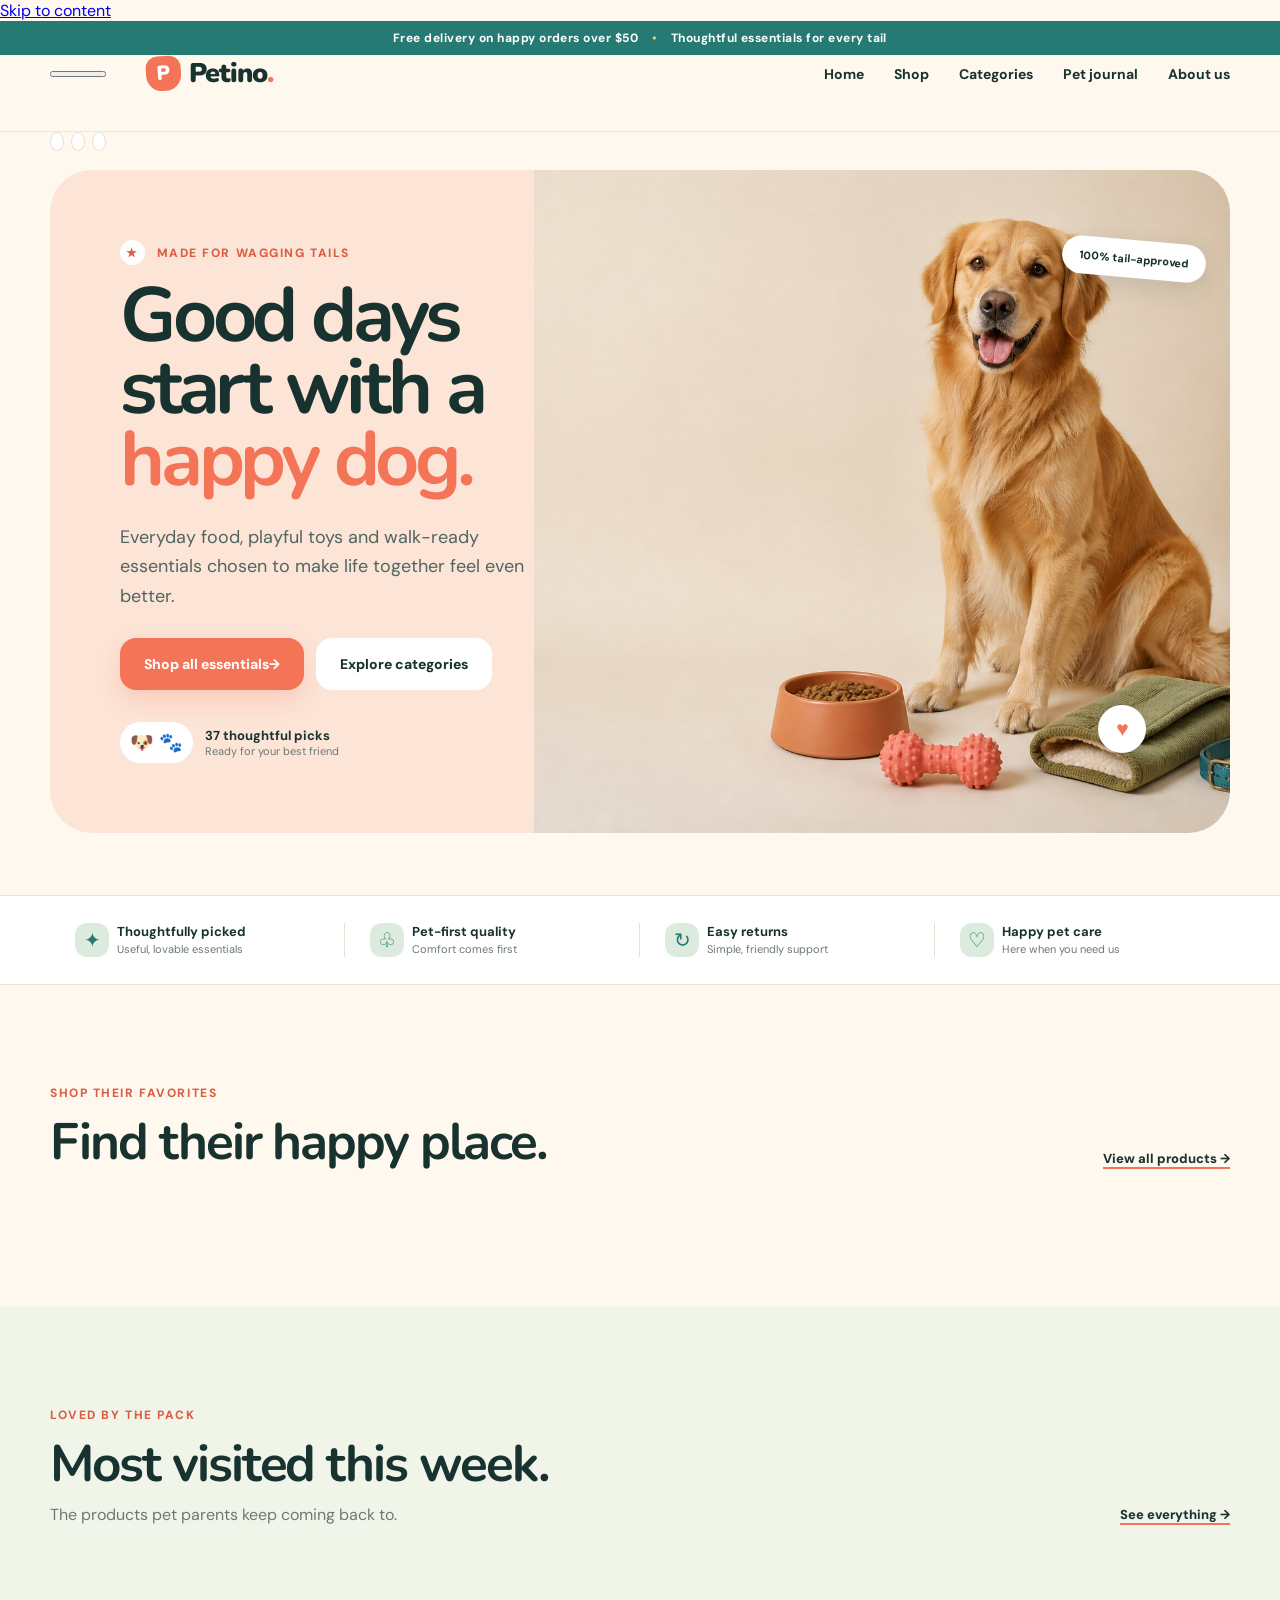
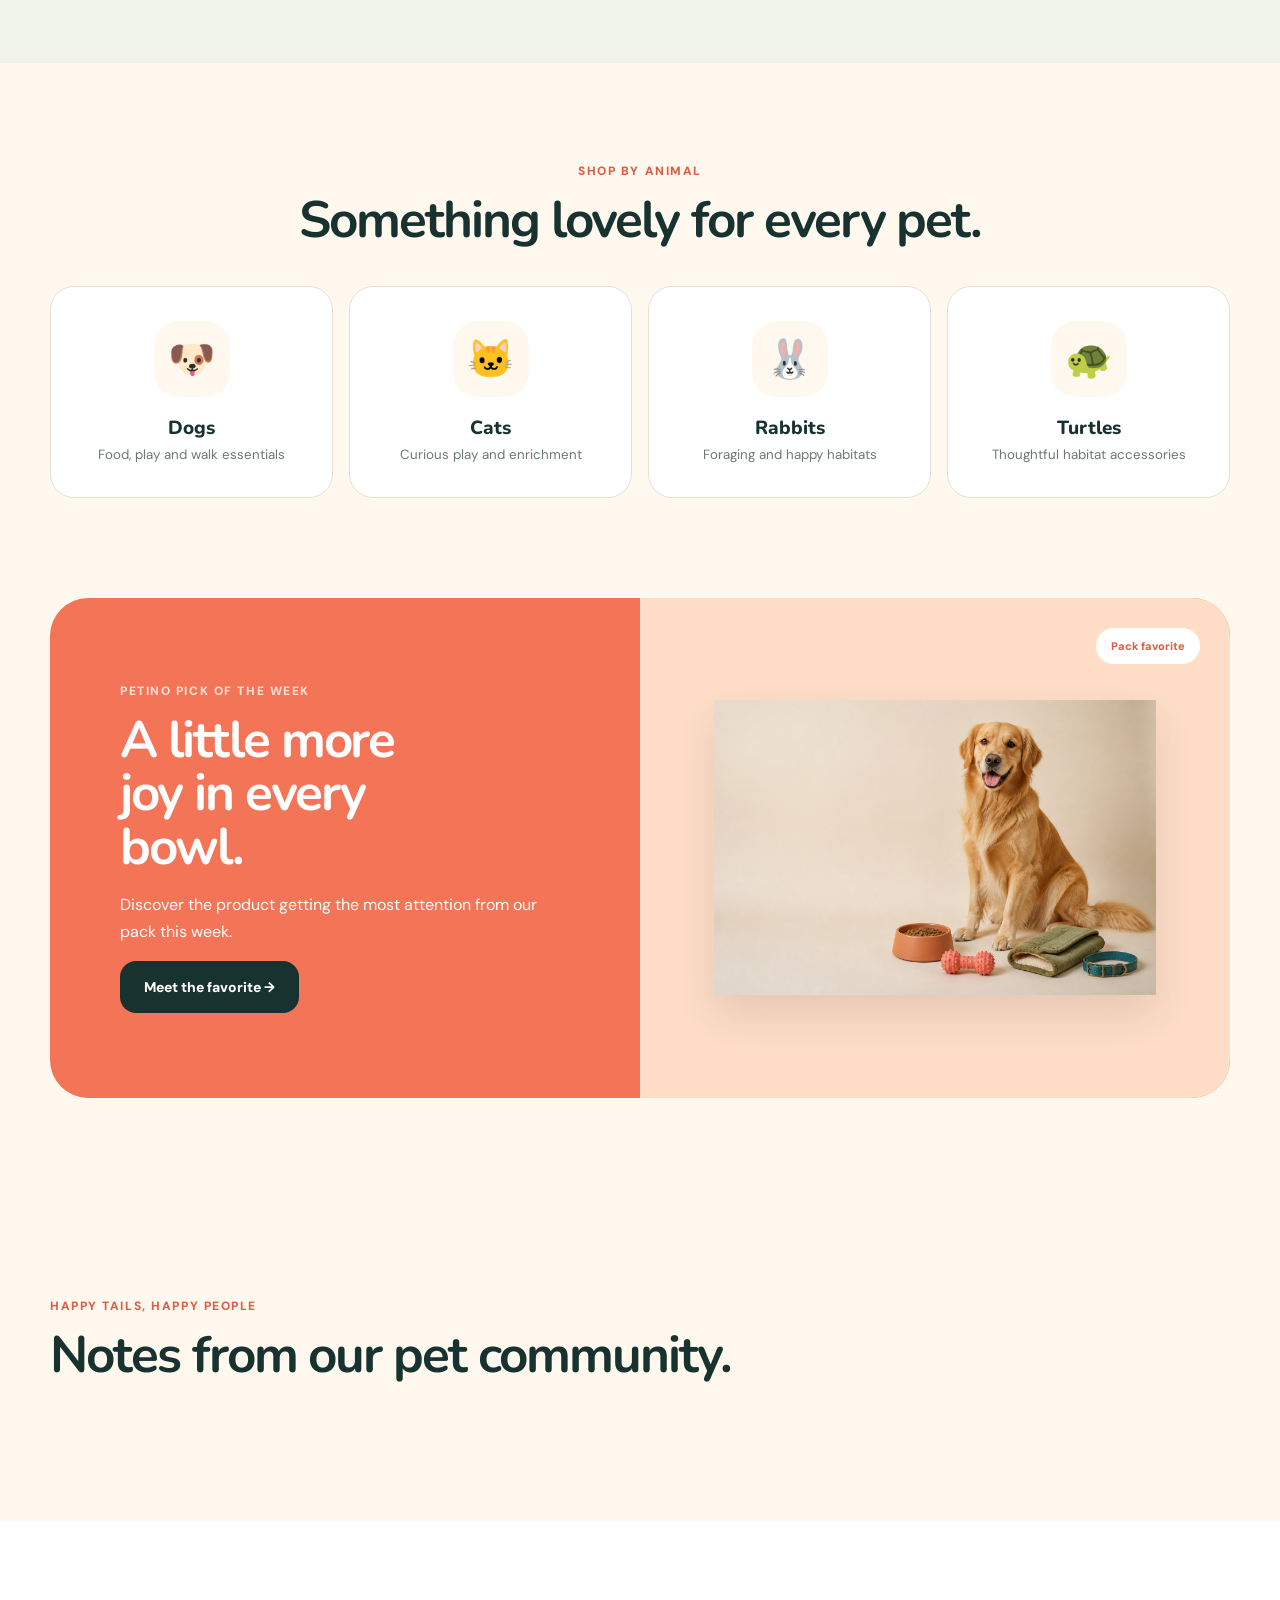
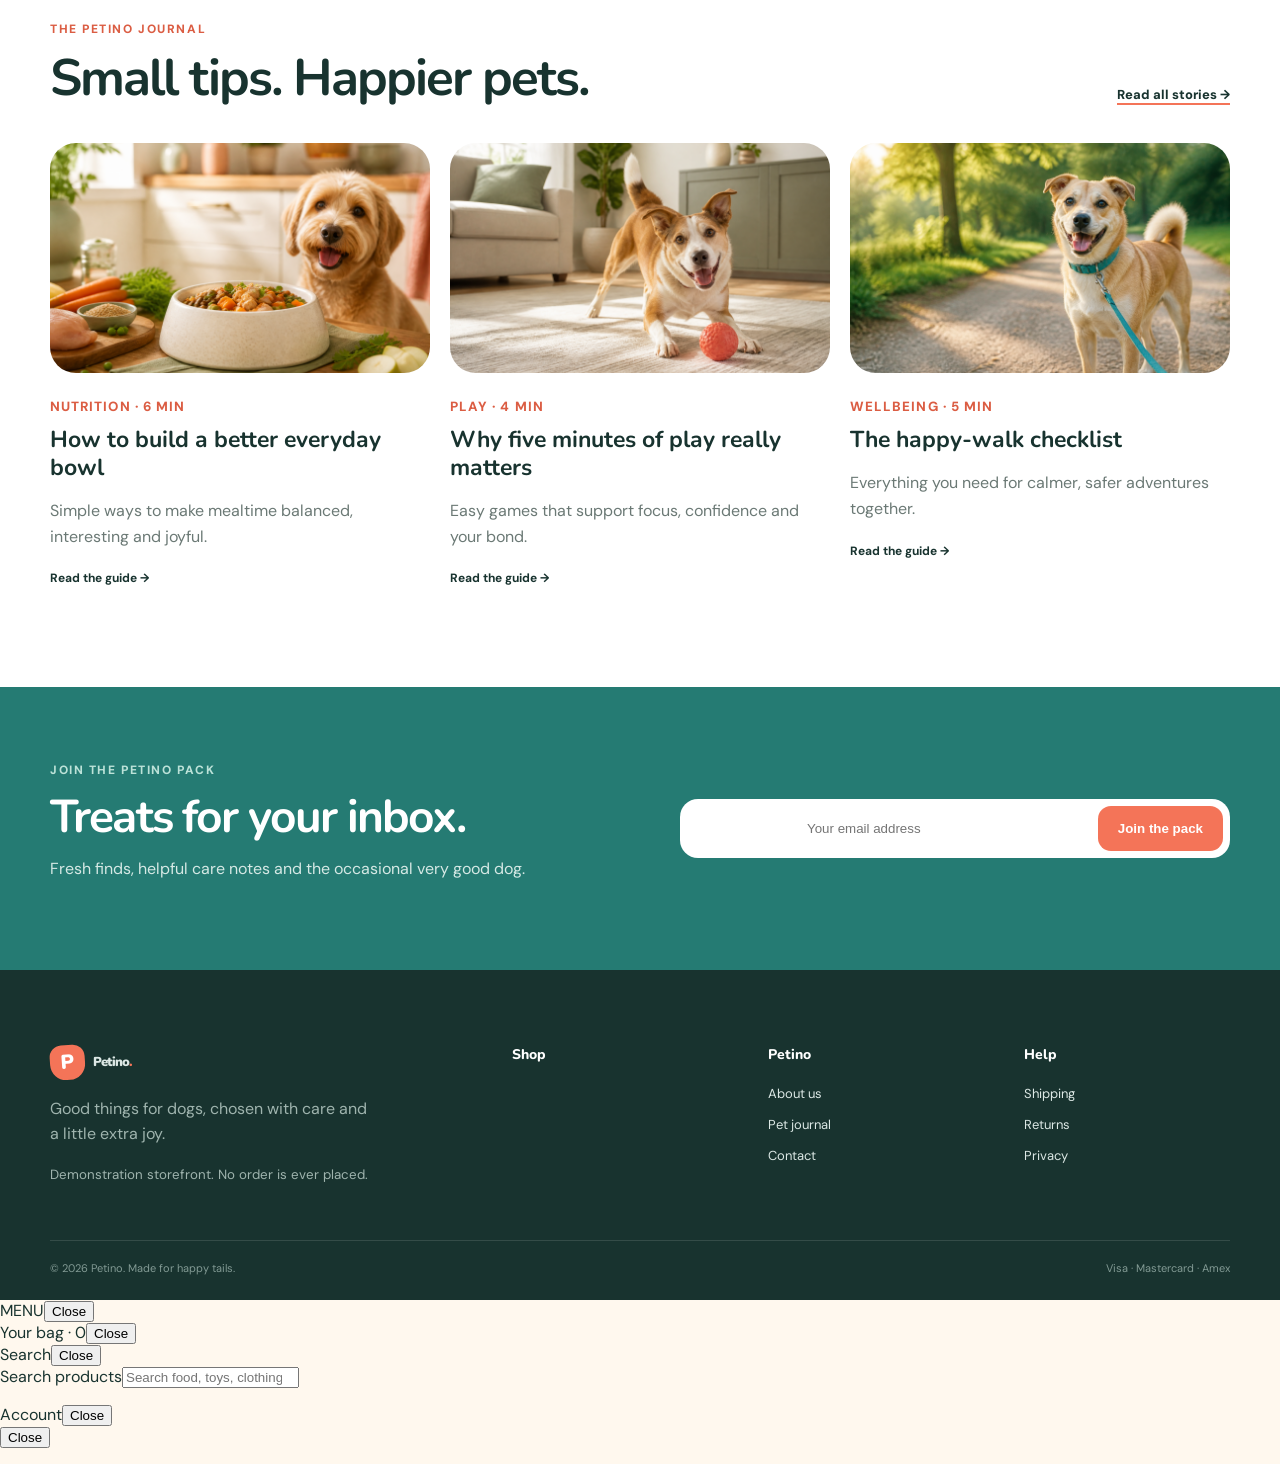
==== storefront/index.html @ 50c63c8b "Build complete Petino storefront and pet catalog assets" ====
<!doctype html>
<html lang="en">
<head>
  <meta charset="utf-8"><meta name="viewport" content="width=device-width, initial-scale=1">
  <title>Petino — Happy essentials for dogs</title><meta name="description" content="Shop thoughtful food, toys, clothing and walking essentials for happier dogs.">
  <meta name="shop-name" content="Petino"><meta name="pajulina-app-name" content="Petino Storefront"><meta name="pajulina-client-id" content="01a00cc4-62f0-7279-a38f-f8738e69f34d"><meta name="pajulina-shop-id" content="15543"><meta name="pajulina-shop-name" content="Petino"><meta name="pajulina-shop-domain" content="petino-CwLJbhQn.myselldone.com"><meta name="pajulina-storefront-shop-handle" content="petino-CwLJbhQn"><meta name="pajulina-dashboard-path" content="/dashboard/"><meta name="pajulina-callback-path" content="/callback/"><meta name="pajulina-selldone-base" content="https://selldone.com"><meta name="pajulina-api-base" content="https://api.selldone.com"><meta name="pajulina-xapi-base" content="https://xapi.selldone.com"><meta name="pajulina-auth-prompt" content="consent"><meta name="shop-prefix-address" content=""><meta name="custom-home" content="shop"><meta content="https://selldone.com" name="service-url"><meta content="https://xapi.selldone.com" name="selldone-xapi"><meta content="https://cdn.selldone.com/app" name="selldone-cdn-images">
  <link rel="preconnect" href="https://fonts.googleapis.com"><link rel="preconnect" href="https://fonts.gstatic.com" crossorigin><link rel="preconnect" href="https://cdn.selldone.com"><link href="https://fonts.googleapis.com/css2?family=DM+Sans:wght@400;500;600;700&family=Nunito:wght@600;700;800;900&display=swap" rel="stylesheet"><link rel="stylesheet" href="styles.css"><link rel="stylesheet" href="petino-home.css"><script type="module" src="app.js"></script><script type="module" src="home.js"></script>
</head>
<body class="petino-home">
<a class="skip" href="#main">Skip to content</a><div class="page">
  <div class="pet-announcement">Free delivery on happy orders over $50 <span>•</span> Thoughtful essentials for every tail</div>
  <header class="hdr pet-header"><div class="wrap hdr__in"><button class="burger mobonly" data-open="nav" aria-label="Open menu"><span></span></button><a class="pet-logo" href="index.html" aria-label="Petino home"><span class="pet-logo__mark">P</span>Petino<span class="pet-logo__dot">.</span></a><nav class="nav pet-nav" aria-label="Main navigation"><a href="index.html">Home</a><a href="shop.html">Shop</a><a href="#categories">Categories</a><a href="/blog">Pet journal</a><a href="/about-us">About us</a></nav><div class="hdr__act"><button class="iconbtn" type="button" data-open="search" aria-label="Search"><svg viewBox="0 0 24 24" aria-hidden="true"><circle cx="11" cy="11" r="7"/><path d="M16.5 16.5 21 21"/></svg></button><button class="iconbtn" type="button" data-open="account" aria-label="Account"><svg viewBox="0 0 24 24" aria-hidden="true"><circle cx="12" cy="8" r="4"/><path d="M4 21c0-4 3.6-6 8-6s8 2 8 6"/></svg></button><button class="iconbtn" data-open="cart" aria-label="Open bag, 0 items"><svg viewBox="0 0 24 24" aria-hidden="true"><path d="M6 8h12l-1 12H7L6 8Z"/><path d="M9 8V6a3 3 0 0 1 6 0v2"/></svg><span class="cartdot" data-cart-count hidden>0</span></button></div></div></header>
  <main id="main" tabindex="-1">
    <section class="pet-hero"><div class="wrap pet-hero__grid"><div class="pet-hero__copy"><p class="pet-kicker"><span>★</span> Made for wagging tails</p><h1>Good days start with a <em>happy dog.</em></h1><p>Everyday food, playful toys and walk-ready essentials chosen to make life together feel even better.</p><div class="pet-actions"><a class="pet-btn pet-btn--primary" href="shop.html">Shop all essentials <span>→</span></a><a class="pet-btn pet-btn--light" href="#categories">Explore categories</a></div><div class="pet-hero__proof"><span class="pet-faces">🐶 🐾</span><span><b>37 thoughtful picks</b><small>Ready for your best friend</small></span></div></div><div class="pet-hero__visual"><span class="pet-orbit pet-orbit--one">100% tail-approved</span><span class="pet-orbit pet-orbit--two">♥</span><img src="assets/petino-hero.png" alt="A happy golden retriever beside colorful Petino dog essentials" width="1536" height="1024" fetchpriority="high"></div></div></section>
    <section class="pet-trust" aria-label="Shopping benefits"><div class="wrap pet-trust__grid"><div><span>✦</span><b>Thoughtfully picked</b><small>Useful, lovable essentials</small></div><div><span>♧</span><b>Pet-first quality</b><small>Comfort comes first</small></div><div><span>↻</span><b>Easy returns</b><small>Simple, friendly support</small></div><div><span>♡</span><b>Happy pet care</b><small>Here when you need us</small></div></div></section>
    <section class="pet-section" id="categories"><div class="wrap"><div class="pet-heading"><div><p class="pet-kicker">Shop their favorites</p><h2>Find their happy place.</h2></div><a href="shop.html">View all products →</a></div><div class="pet-categories" data-home-categories></div><p class="pet-error" data-catalog-error hidden></p></div></section>
    <section class="pet-section pet-section--tint" id="most-viewed"><div class="wrap"><div class="pet-heading"><div><p class="pet-kicker">Loved by the pack</p><h2>Most visited this week.</h2><p>The products pet parents keep coming back to.</p></div><a href="shop.html">See everything →</a></div><div class="pet-product-grid" data-most-viewed></div></div></section>
    <section class="pet-section"><div class="wrap"><div class="pet-heading pet-heading--center"><div><p class="pet-kicker">Shop by animal</p><h2>Something lovely for every pet.</h2></div></div><div class="pet-needs pet-animals"><a href="shop.html"><span>🐶</span><b>Dogs</b><small>Food, play and walk essentials</small></a><a href="shop.html?cat=cat-essentials"><span>🐱</span><b>Cats</b><small>Curious play and enrichment</small></a><a href="shop.html?cat=rabbit-essentials"><span>🐰</span><b>Rabbits</b><small>Foraging and happy habitats</small></a><a href="shop.html?cat=turtle-essentials"><span>🐢</span><b>Turtles</b><small>Thoughtful habitat accessories</small></a></div></div></section>
    <section class="pet-feature"><div class="wrap pet-feature__grid"><div class="pet-feature__copy"><p class="pet-kicker">Petino pick of the week</p><h2 data-feature-name>A little more joy in every bowl.</h2><p>Discover the product getting the most attention from our pack this week.</p><a class="pet-btn pet-btn--dark" data-feature-link href="shop.html">Meet the favorite →</a></div><div class="pet-feature__image"><span data-feature-badge>Pack favorite</span><img data-feature-image src="assets/petino-hero.png" alt="Petino featured product" loading="lazy"></div></div></section>
    <section class="pet-section" id="reviews"><div class="wrap"><div class="pet-heading"><div><p class="pet-kicker">Happy tails, happy people</p><h2>Notes from our pet community.</h2></div><div class="pet-review-summary" data-review-summary></div></div><p class="pet-sample-note" data-review-note hidden></p><div class="pet-reviews" data-review-list></div></div></section>
    <section class="pet-section pet-journal"><div class="wrap"><div class="pet-heading"><div><p class="pet-kicker">The Petino journal</p><h2>Small tips. Happier pets.</h2></div><a href="/blog">Read all stories →</a></div><div class="pet-articles"><a href="/article?slug=better-everyday-bowl"><span class="pet-article__art"><img src="assets/articles/better-bowl.png" alt="A happy dog beside a wholesome food bowl" loading="lazy"></span><small>Nutrition · 6 min</small><h3>How to build a better everyday bowl</h3><p>Simple ways to make mealtime balanced, interesting and joyful.</p><b>Read the guide →</b></a><a href="/article?slug=five-minutes-of-play"><span class="pet-article__art"><img src="assets/articles/play-matters.png" alt="A dog playing with a coral ball" loading="lazy"></span><small>Play · 4 min</small><h3>Why five minutes of play really matters</h3><p>Easy games that support focus, confidence and your bond.</p><b>Read the guide →</b></a><a href="/article?slug=happy-walk-checklist"><span class="pet-article__art"><img src="assets/articles/happy-walk.png" alt="A happy dog ready for a park walk" loading="lazy"></span><small>Wellbeing · 5 min</small><h3>The happy-walk checklist</h3><p>Everything you need for calmer, safer adventures together.</p><b>Read the guide →</b></a></div></div></section>
    <section class="pet-newsletter"><div class="wrap pet-newsletter__in"><div><p class="pet-kicker">Join the Petino pack</p><h2>Treats for your inbox.</h2><p>Fresh finds, helpful care notes and the occasional very good dog.</p></div><div class="sub"><label class="sr" for="nl">Email address</label><input id="nl" type="email" placeholder="Your email address"><button type="button">Join the pack</button></div></div></section>
  </main>
  <footer class="pet-footer"><div class="wrap"><div class="pet-footer__grid"><div><a class="pet-logo pet-logo--footer" href="index.html"><span class="pet-logo__mark">P</span>Petino<span class="pet-logo__dot">.</span></a><p>Good things for dogs, chosen with care and a little extra joy.</p><small>Demonstration storefront. No order is ever placed.</small></div><div><h4>Shop</h4><ul data-collections></ul></div><div><h4>Petino</h4><ul><li><a href="/about-us">About us</a></li><li><a href="/blog">Pet journal</a></li><li><a href="/contact-us">Contact</a></li></ul></div><div><h4>Help</h4><ul><li><a href="/terms#delivery">Shipping</a></li><li><a href="/terms#returns">Returns</a></li><li><a href="/privacy">Privacy</a></li></ul></div></div><div class="pet-footer__bottom"><span>© 2026 Petino. Made for happy tails.</span><span>Visa · Mastercard · Amex</span></div></div></footer>
</div>
<div class="drawer ink" role="dialog" aria-modal="true" aria-label="Menu" aria-hidden="true"><div class="drawer__top"><span>MENU</span><button class="xbtn" data-close>Close</button></div><nav data-drawer-nav aria-label="Mobile"></nav></div>
<aside class="cart" role="dialog" aria-modal="true" aria-label="Shopping bag" aria-hidden="true"><div class="cart__hd"><span class="eyebrow mb0" data-cart-label>Your bag · 0</span><button class="xbtn" data-close>Close</button></div><div class="cart__body" data-cart-body></div><div class="cart__ft" data-cart-foot hidden><div class="sum__tot"><span>Subtotal</span><span data-cart-total>$0</span></div><a class="btn btn--full" href="checkout.html">Checkout</a><p class="cap center">Demonstration only — no order is placed.</p></div></aside>
<aside class="sheet sheet--search" role="dialog" aria-modal="true" aria-label="Search products" aria-hidden="true"><div class="sheet__hd"><span>Search</span><button class="xbtn" data-close>Close</button></div><div class="sheet__pad"><label class="sr" for="q">Search products</label><input id="q" type="search" autocomplete="off" placeholder="Search food, toys, clothing..." data-search-input data-autofocus><p class="cap" data-search-count></p></div><div class="sheet__body" data-search-results></div></aside>
<aside class="sheet sheet--account" role="dialog" aria-modal="true" aria-label="Account" aria-hidden="true"><div class="sheet__hd"><span>Account</span><button class="xbtn" data-close>Close</button></div><div class="sheet__body" data-account-body></div></aside><div class="lbox" role="dialog" aria-modal="true" aria-label="Enlarged image" aria-hidden="true"><button class="lbox__x" data-close-lightbox>Close</button><figure class="lbox__fig"><img alt="" hidden><figcaption class="lbox__cap"></figcaption></figure></div><div class="scrim"></div>
</body></html>
---- storefront/petino-home.css ----
:root{--pet-ink:#18332f;--pet-coral:#f47458;--pet-cream:#fff8ee;--pet-sage:#dcebdd;--pet-teal:#257b73;--pet-yellow:#f6c95d;--pet-muted:#6b7975;--pet-line:#e9e0d4}
.petino-home{margin:0;background:var(--pet-cream);color:var(--pet-ink);font-family:"DM Sans",sans-serif}.petino-home *{box-sizing:border-box}.petino-home h1,.petino-home h2,.petino-home h3,.pet-logo{font-family:"Nunito",sans-serif}.petino-home .wrap{width:min(1180px,calc(100% - 40px));margin-inline:auto}.pet-announcement{padding:9px 20px;background:var(--pet-teal);color:#fff;text-align:center;font-size:12px;font-weight:700;letter-spacing:.04em}.pet-announcement span{color:var(--pet-yellow);margin:0 10px}.pet-header{position:sticky;top:0;z-index:30;background:rgba(255,248,238,.94);backdrop-filter:blur(14px);border-bottom:1px solid rgba(24,51,47,.08)}.pet-header .hdr__in{height:76px;display:grid;grid-template-columns:auto 1fr auto;align-items:center;gap:40px}.pet-logo{display:inline-flex;align-items:center;color:var(--pet-ink);font-size:27px;font-weight:900;text-decoration:none;letter-spacing:-1px}.pet-logo__mark{display:grid;place-items:center;width:35px;height:35px;margin-right:8px;border-radius:12px 12px 16px 16px;background:var(--pet-coral);color:#fff;font-size:20px;transform:rotate(-4deg)}.pet-logo__dot{color:var(--pet-coral)}.pet-nav{justify-self:center;display:flex;gap:30px}.pet-nav a{color:var(--pet-ink);font-size:14px;font-weight:700;text-decoration:none}.pet-nav a:hover{color:var(--pet-coral)}.pet-header .hdr__act{display:flex;gap:7px}.pet-header .iconbtn{border-radius:50%;border:1px solid var(--pet-line);background:#fff}
.pet-hero{padding:38px 0 62px;overflow:hidden}.pet-hero__grid{min-height:590px;display:grid;grid-template-columns:.82fr 1.18fr;align-items:center;border-radius:42px;background:#fce5d7;overflow:hidden;position:relative}.pet-hero__copy{padding:70px 0 70px 70px;position:relative;z-index:2}.pet-kicker{margin:0 0 15px;color:#db5d43;font-size:12px;font-weight:800;letter-spacing:.13em;text-transform:uppercase}.pet-kicker span{display:inline-grid;place-items:center;width:25px;height:25px;border-radius:50%;background:#fff;margin-right:7px}.pet-hero h1{max-width:8ch;margin:0;font-size:clamp(56px,6vw,84px);line-height:.94;letter-spacing:-.055em}.pet-hero h1 em{color:var(--pet-coral);font-style:normal}.pet-hero__copy>p:nth-of-type(2){max-width:490px;margin:26px 0;color:#52645f;font-size:18px;line-height:1.65}.pet-actions{display:flex;flex-wrap:wrap;gap:12px}.pet-btn{display:inline-flex;align-items:center;justify-content:center;min-height:52px;padding:0 24px;border-radius:16px;text-decoration:none;font-size:14px;font-weight:800;transition:.2s}.pet-btn:hover{transform:translateY(-2px)}.pet-btn--primary{background:var(--pet-coral);color:#fff;box-shadow:0 10px 24px rgba(244,116,88,.24)}.pet-btn--light{background:#fff;color:var(--pet-ink)}.pet-btn--dark{background:var(--pet-ink);color:#fff}.pet-hero__proof{display:flex;align-items:center;gap:12px;margin-top:32px}.pet-faces{padding:8px 10px;border-radius:24px;background:#fff;font-size:19px}.pet-hero__proof b,.pet-hero__proof small{display:block}.pet-hero__proof b{font-size:13px}.pet-hero__proof small{color:var(--pet-muted);font-size:11px}.pet-hero__visual{align-self:stretch;position:relative}.pet-hero__visual img{position:absolute;inset:0;width:100%;height:100%;object-fit:cover;object-position:55% center}.pet-orbit{position:absolute;z-index:2;border-radius:999px;background:#fff;color:var(--pet-ink);font-size:11px;font-weight:800;box-shadow:0 8px 24px rgba(24,51,47,.12)}.pet-orbit--one{right:24px;top:70px;padding:12px 17px;transform:rotate(5deg)}.pet-orbit--two{right:12%;bottom:12%;display:grid;place-items:center;width:48px;height:48px;color:var(--pet-coral);font-size:21px}
.pet-trust{background:#fff;border-block:1px solid var(--pet-line)}.pet-trust__grid{display:grid;grid-template-columns:repeat(4,1fr);padding-block:27px}.pet-trust__grid>div{display:grid;grid-template-columns:42px 1fr;align-items:center;padding:0 25px;border-right:1px solid var(--pet-line)}.pet-trust__grid>div:last-child{border:0}.pet-trust__grid span{grid-row:1/3;display:grid;place-items:center;width:34px;height:34px;border-radius:12px;background:var(--pet-sage);color:var(--pet-teal);font-size:20px}.pet-trust__grid b,.pet-trust__grid small{display:block}.pet-trust__grid b{font-size:13px}.pet-trust__grid small{color:var(--pet-muted);font-size:11px}.pet-section{padding:100px 0}.pet-section--tint{background:#f1f4e9}.pet-heading{display:flex;align-items:end;justify-content:space-between;gap:30px;margin-bottom:38px}.pet-heading h2,.pet-feature h2,.pet-newsletter h2{margin:0;font-size:clamp(36px,4vw,54px);line-height:1.05;letter-spacing:-.04em}.pet-heading p:not(.pet-kicker){margin:12px 0 0;color:var(--pet-muted)}.pet-heading>a{color:var(--pet-ink);font-size:13px;font-weight:800;text-decoration:none;border-bottom:2px solid var(--pet-coral)}.pet-heading--center{justify-content:center;text-align:center}.pet-categories{display:grid;grid-template-columns:repeat(4,1fr);gap:18px}.pet-category{position:relative;min-height:330px;padding:24px;border-radius:28px;overflow:hidden;text-decoration:none;color:var(--pet-ink)}.pet-category:nth-child(4n+1){background:#f6d6c6}.pet-category:nth-child(4n+2){background:#dcebdd}.pet-category:nth-child(4n+3){background:#f8e5a9}.pet-category:nth-child(4n+4){background:#d8e6ee}.pet-category img{position:absolute;left:7%;right:7%;bottom:0;width:86%;height:73%;object-fit:contain;transition:.3s}.pet-category:hover img{transform:scale(1.05) rotate(-2deg)}.pet-category b{display:block;font:800 21px "Nunito",sans-serif}.pet-category small{color:var(--pet-muted)}.pet-error{color:#a43b2c}.pet-product-grid{display:grid;grid-template-columns:repeat(4,1fr);gap:18px}.pet-viewed{position:relative}.pet-viewed .pcard{height:100%;background:#fff;border:0;border-radius:24px;overflow:hidden}.pet-view-count{position:absolute;z-index:3;top:13px;left:13px;padding:7px 10px;border-radius:99px;background:rgba(255,255,255,.9);color:var(--pet-teal);font-size:10px;font-weight:800}.pet-needs{display:grid;grid-template-columns:repeat(4,1fr);gap:16px}.pet-needs a{padding:34px 18px;border:1px solid var(--pet-line);border-radius:24px;background:#fff;color:var(--pet-ink);text-align:center;text-decoration:none;transition:.2s}.pet-needs a:hover{transform:translateY(-5px);border-color:var(--pet-coral)}.pet-needs span{display:grid;place-items:center;width:76px;height:76px;margin:0 auto 18px;border-radius:25px;background:var(--pet-cream);font-size:38px}.pet-needs b,.pet-needs small{display:block}.pet-needs b{font:800 19px "Nunito",sans-serif}.pet-needs small{margin-top:5px;color:var(--pet-muted)}
.pet-feature{padding:0 0 100px}.pet-feature__grid{display:grid;grid-template-columns:1fr 1fr;min-height:500px;border-radius:38px;overflow:hidden;background:var(--pet-coral)}.pet-feature__copy{display:flex;flex-direction:column;align-items:flex-start;justify-content:center;padding:70px;color:#fff}.pet-feature__copy .pet-kicker{color:#ffe1d9}.pet-feature__copy h2{max-width:11ch}.pet-feature__copy>p:not(.pet-kicker){max-width:46ch;line-height:1.7}.pet-feature__image{position:relative;display:grid;place-items:center;background:#ffddc7}.pet-feature__image img{width:75%;height:75%;object-fit:contain;filter:drop-shadow(0 20px 22px rgba(24,51,47,.12))}.pet-feature__image span{position:absolute;top:30px;right:30px;z-index:2;padding:11px 15px;border-radius:99px;background:#fff;color:#db5d43;font-size:11px;font-weight:800}.pet-review-summary{font:800 32px "Nunito",sans-serif;color:var(--pet-coral)}.pet-review-summary small{display:block;color:var(--pet-muted);font:500 11px "DM Sans",sans-serif}.pet-sample-note{margin:-20px 0 24px;padding:11px 15px;border-radius:10px;background:#fff1c9;color:#6b5622;font-size:12px}.pet-reviews{display:grid;grid-template-columns:repeat(3,1fr);gap:18px}.pet-review{margin:0;padding:28px;border-radius:24px;background:#fff;border:1px solid var(--pet-line)}.pet-review__stars{margin:0 0 18px;color:var(--pet-yellow);letter-spacing:2px}.pet-review blockquote{margin:0 0 24px;font:700 18px/1.55 "Nunito",sans-serif}.pet-review figcaption{display:flex;align-items:center;gap:10px;color:var(--pet-muted);font-size:12px}.pet-review figcaption span{display:grid;place-items:center;width:34px;height:34px;border-radius:50%;background:var(--pet-sage);font-weight:800;color:var(--pet-teal)}
.pet-journal{background:#fff}.pet-articles{display:grid;grid-template-columns:repeat(3,1fr);gap:20px}.pet-articles>a{color:var(--pet-ink);text-decoration:none}.pet-article__art{display:grid;place-items:center;height:230px;margin-bottom:22px;border-radius:26px;font-size:82px}.pet-article__art--food{background:#f9dfd0}.pet-article__art--play{background:#e6efcf}.pet-article__art--walk{background:#dce9ef}.pet-articles small{color:#db5d43;font-weight:800;text-transform:uppercase;letter-spacing:.08em}.pet-articles h3{margin:10px 0;font-size:23px;line-height:1.2}.pet-articles p{color:var(--pet-muted);line-height:1.65}.pet-articles b{font-size:12px}.pet-newsletter{padding:75px 0;background:var(--pet-teal);color:#fff}.pet-newsletter__in{display:grid;grid-template-columns:1fr 1fr;align-items:center;gap:80px}.pet-newsletter .pet-kicker{color:#bce2d8}.pet-newsletter h2{font-size:46px}.pet-newsletter p:not(.pet-kicker){color:#d6e9e5}.pet-newsletter .sub{display:flex;padding:7px;border-radius:18px;background:#fff}.pet-newsletter .sub input{flex:1;border:0;background:transparent;padding:0 16px;min-width:0}.pet-newsletter .sub button{border:0;border-radius:13px;background:var(--pet-coral);color:#fff;padding:15px 20px;font-weight:800}.pet-footer{padding:75px 0 25px;background:var(--pet-ink);color:#fff}.pet-footer__grid{display:grid;grid-template-columns:2fr repeat(3,1fr);gap:50px}.pet-logo--footer{color:#fff}.pet-footer p,.pet-footer small{max-width:320px;color:#9fb4ae;line-height:1.6}.pet-footer h4{margin:0 0 18px;font:800 14px "Nunito",sans-serif}.pet-footer ul{list-style:none;margin:0;padding:0}.pet-footer li{margin:10px 0}.pet-footer a{color:#dce8e5;text-decoration:none;font-size:13px}.pet-footer__bottom{display:flex;justify-content:space-between;margin-top:55px;padding-top:20px;border-top:1px solid rgba(255,255,255,.12);color:#829a94;font-size:11px}
@media(max-width:900px){.petino-home .wrap{width:min(100% - 28px,1180px)}.pet-nav{display:none}.pet-header .hdr__in{grid-template-columns:auto 1fr auto;gap:15px}.pet-logo{justify-self:center}.pet-hero__grid{grid-template-columns:1fr;min-height:0}.pet-hero__copy{padding:55px 38px}.pet-hero__visual{height:470px}.pet-trust__grid,.pet-categories,.pet-product-grid,.pet-needs{grid-template-columns:repeat(2,1fr)}.pet-trust__grid>div:nth-child(2){border-right:0}.pet-trust__grid>div{padding:18px}.pet-feature__grid{grid-template-columns:1fr}.pet-feature__image{min-height:430px}.pet-reviews,.pet-articles{grid-template-columns:1fr 1fr}.pet-newsletter__in{grid-template-columns:1fr;gap:30px}.pet-footer__grid{grid-template-columns:2fr 1fr 1fr}.pet-footer__grid>div:last-child{display:none}}
@media(max-width:600px){.pet-announcement{font-size:10px}.pet-header .hdr__in{height:66px}.pet-header .iconbtn:nth-child(2){display:none}.pet-hero{padding:18px 0 40px}.pet-hero__grid{border-radius:26px}.pet-hero__copy{padding:42px 25px 30px}.pet-hero h1{font-size:52px}.pet-hero__copy>p:nth-of-type(2){font-size:15px}.pet-actions{display:grid}.pet-hero__visual{height:350px}.pet-orbit--one{top:25px}.pet-trust__grid{grid-template-columns:1fr 1fr}.pet-trust__grid>div{grid-template-columns:32px 1fr;padding:14px 7px}.pet-trust__grid span{width:28px;height:28px;font-size:16px}.pet-trust__grid small{display:none}.pet-section{padding:68px 0}.pet-heading{align-items:flex-start}.pet-heading h2,.pet-feature h2{font-size:38px}.pet-heading>a{display:none}.pet-categories,.pet-product-grid{grid-template-columns:1fr 1fr;gap:12px}.pet-category{min-height:235px;padding:17px;border-radius:20px}.pet-category b{font-size:16px}.pet-category small{font-size:10px}.pet-needs{grid-template-columns:1fr 1fr;gap:10px}.pet-needs a{padding:24px 8px}.pet-needs span{width:58px;height:58px;font-size:28px}.pet-feature{padding-bottom:68px}.pet-feature__grid{border-radius:25px}.pet-feature__copy{padding:45px 28px}.pet-feature__image{min-height:340px}.pet-reviews,.pet-articles{grid-template-columns:1fr}.pet-review:nth-child(n+4){display:none}.pet-newsletter h2{font-size:38px}.pet-newsletter .sub{display:grid}.pet-footer__grid{grid-template-columns:1fr 1fr}.pet-footer__grid>div:first-child{grid-column:1/-1}.pet-footer__bottom{display:grid;gap:8px}.pet-articles>a:nth-child(n+3){display:none}}
.pet-article__art{display:block;overflow:hidden;font-size:0;background:#e8efe0}.pet-article__art img{width:100%;height:100%;object-fit:cover;transition:transform .35s}.pet-articles>a:hover .pet-article__art img{transform:scale(1.04)}
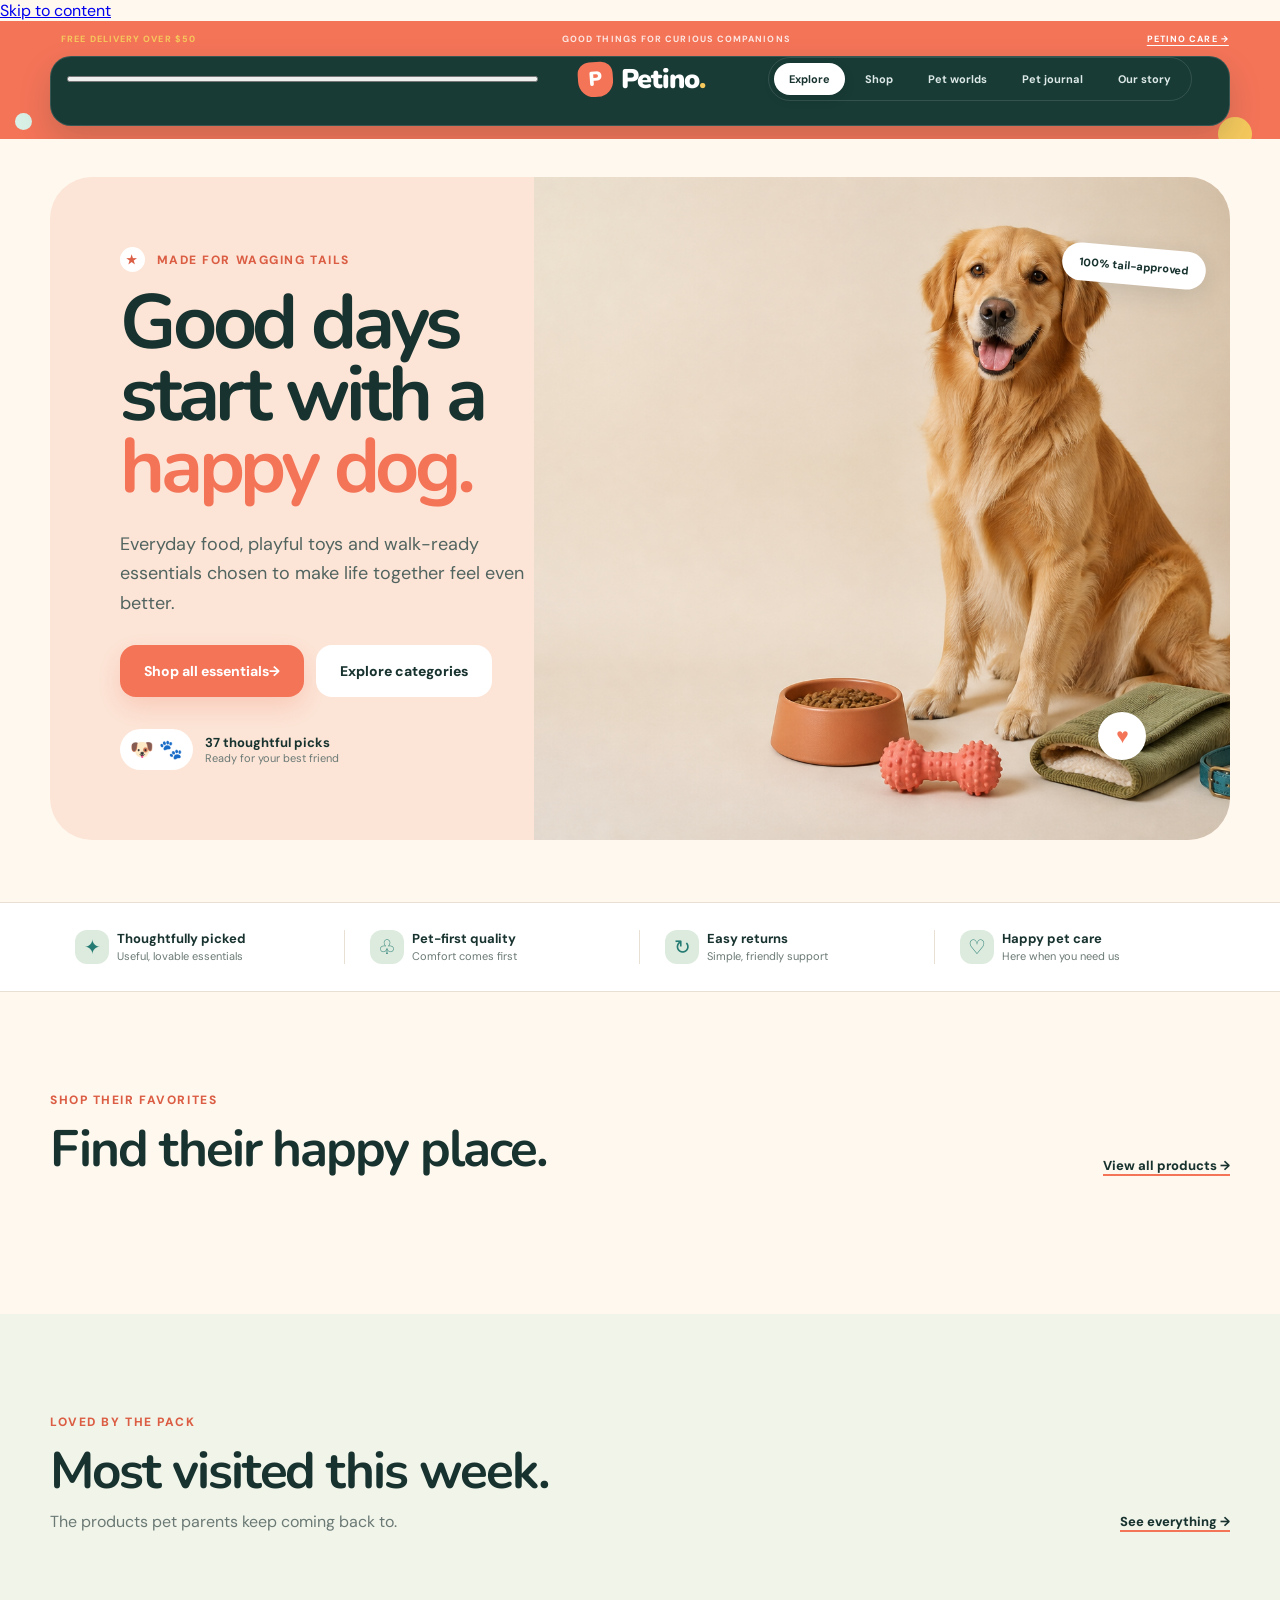
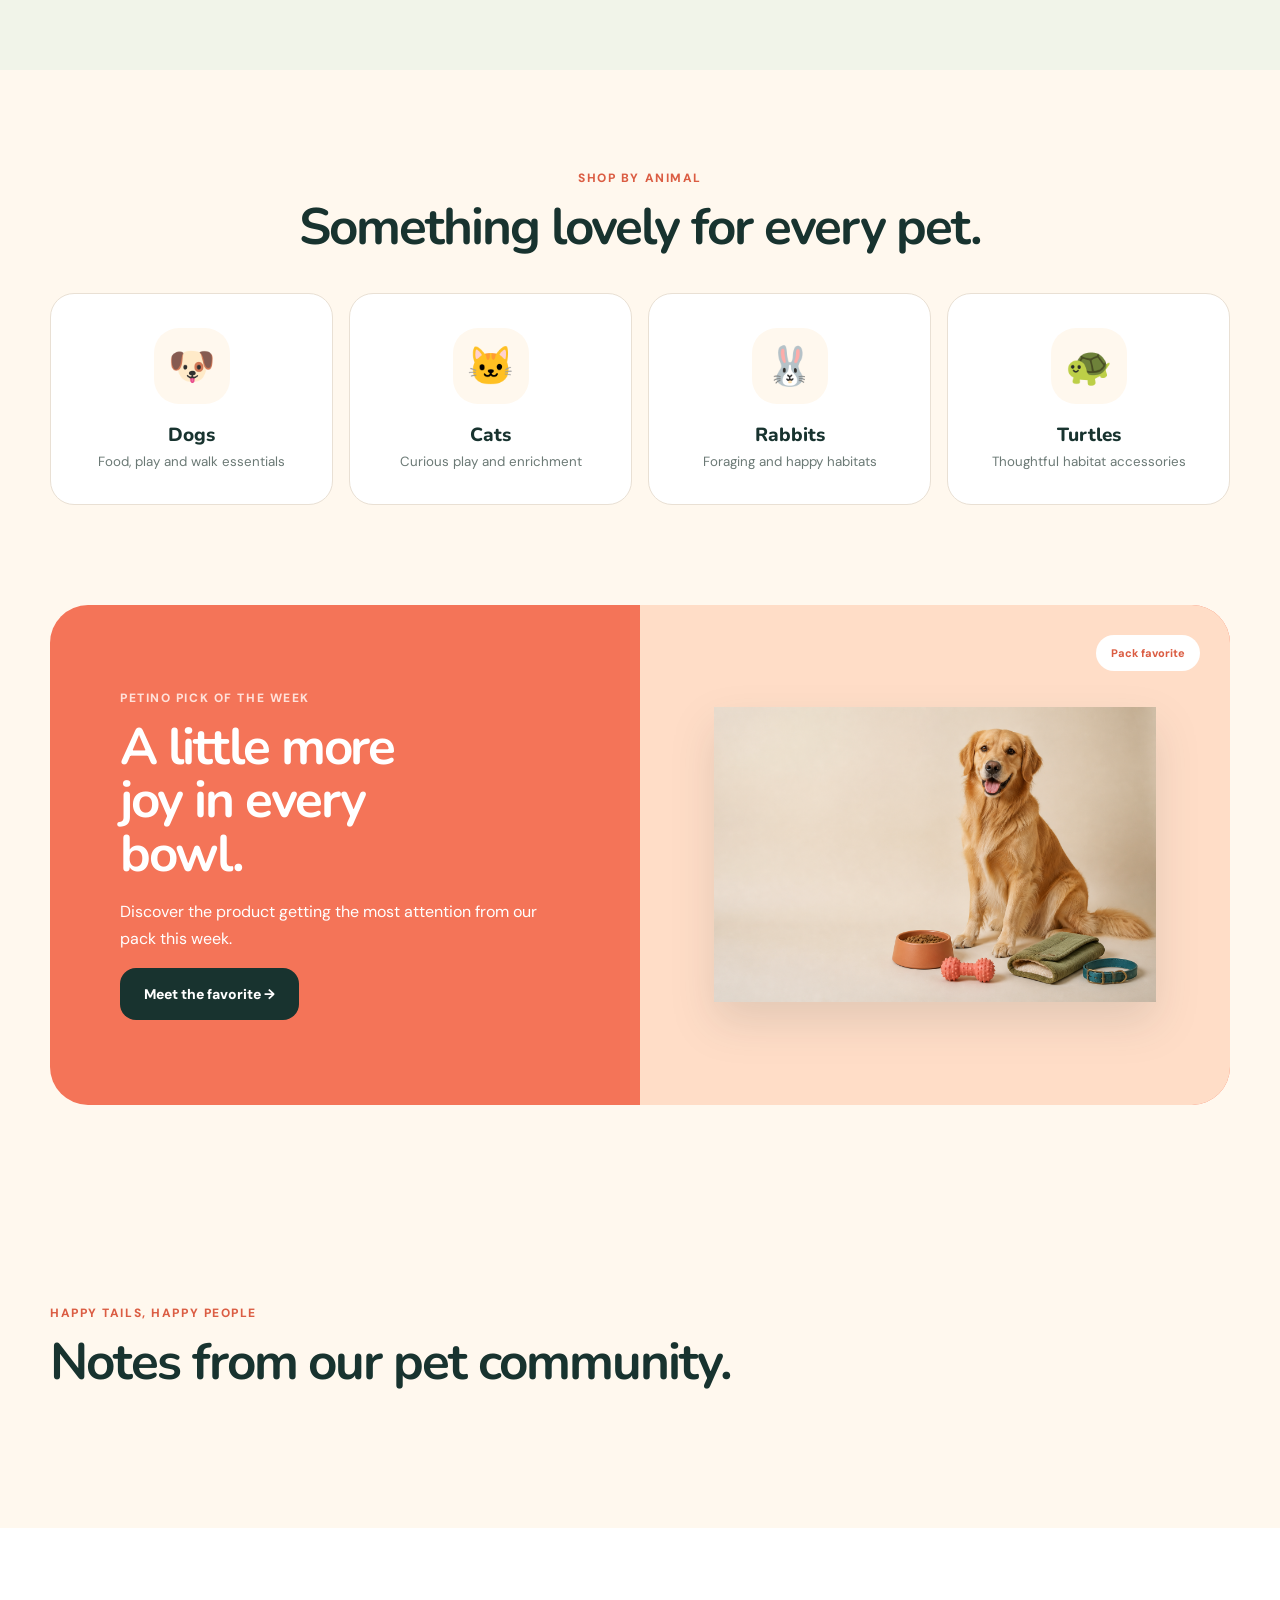
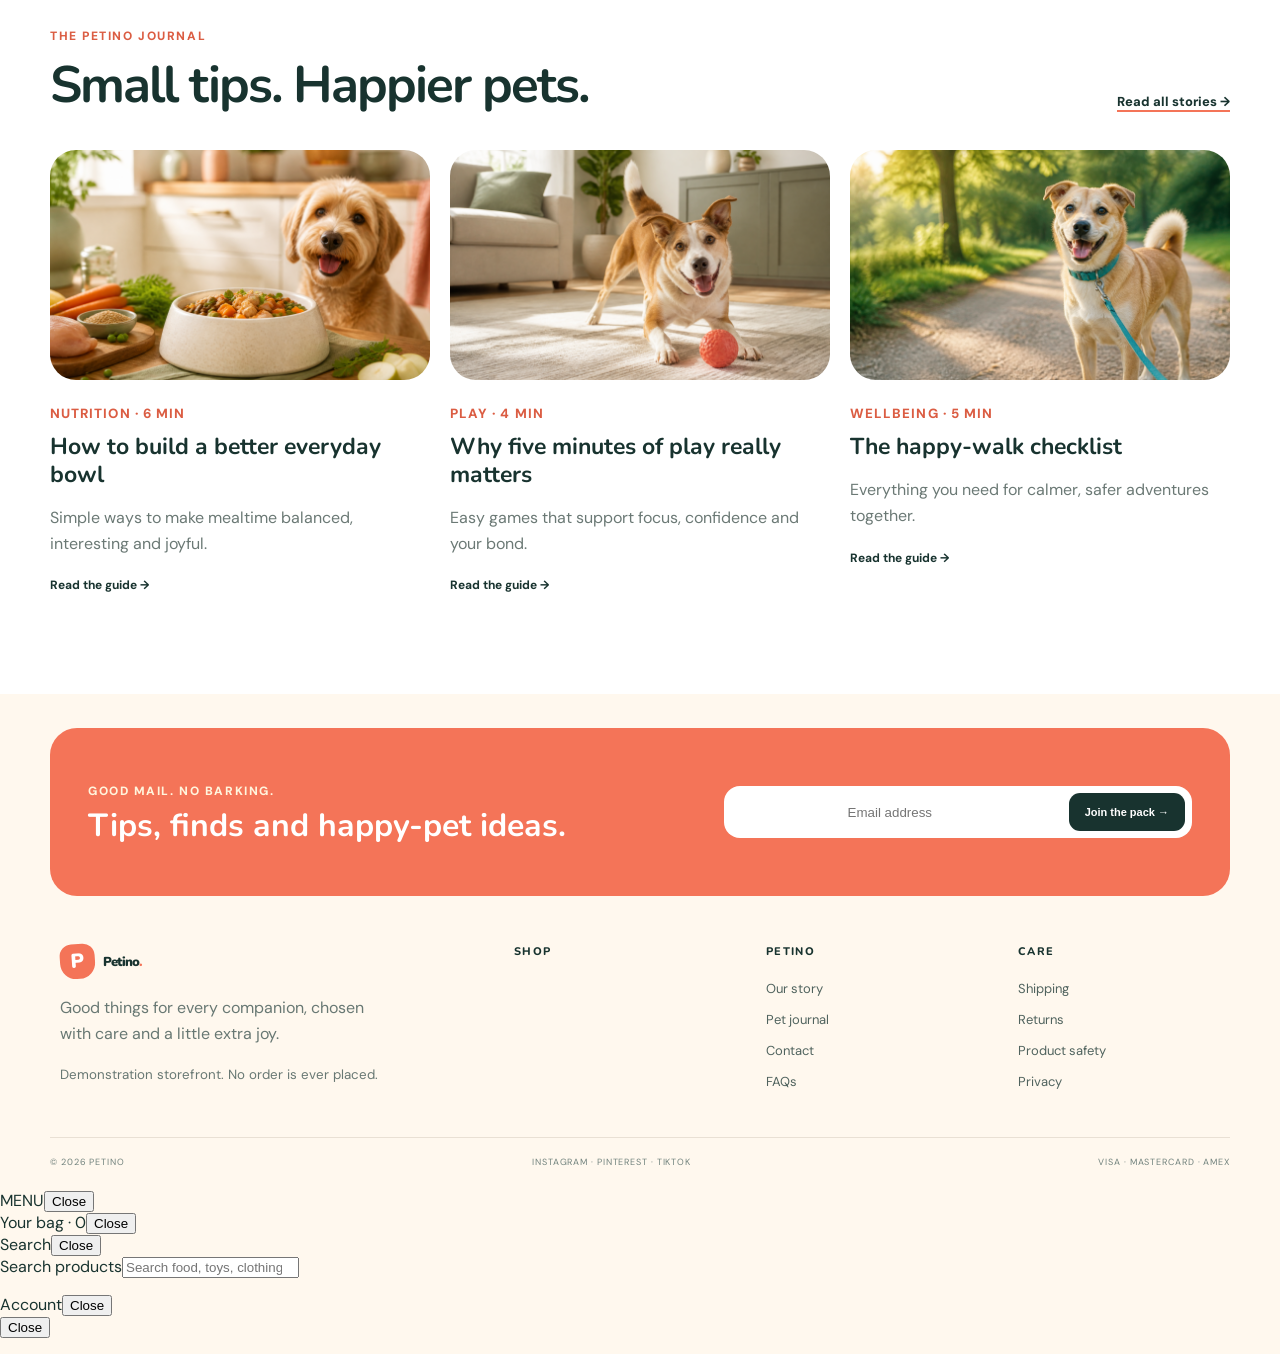
==== commit 2dd94754: "Apply playful orbit header and neighborhood footer" ====
--- a/storefront/index.html
+++ b/storefront/index.html
@@ -8,8 +8,11 @@
 </head>
 <body class="petino-home">
 <a class="skip" href="#main">Skip to content</a><div class="page">
-  <div class="pet-announcement">Free delivery on happy orders over $50 <span>•</span> Thoughtful essentials for every tail</div>
-  <header class="hdr pet-header"><div class="wrap hdr__in"><button class="burger mobonly" data-open="nav" aria-label="Open menu"><span></span></button><a class="pet-logo" href="index.html" aria-label="Petino home"><span class="pet-logo__mark">P</span>Petino<span class="pet-logo__dot">.</span></a><nav class="nav pet-nav" aria-label="Main navigation"><a href="index.html">Home</a><a href="shop.html">Shop</a><a href="#categories">Categories</a><a href="/blog">Pet journal</a><a href="/about-us">About us</a></nav><div class="hdr__act"><button class="iconbtn" type="button" data-open="search" aria-label="Search"><svg viewBox="0 0 24 24" aria-hidden="true"><circle cx="11" cy="11" r="7"/><path d="M16.5 16.5 21 21"/></svg></button><button class="iconbtn" type="button" data-open="account" aria-label="Account"><svg viewBox="0 0 24 24" aria-hidden="true"><circle cx="12" cy="8" r="4"/><path d="M4 21c0-4 3.6-6 8-6s8 2 8 6"/></svg></button><button class="iconbtn" data-open="cart" aria-label="Open bag, 0 items"><svg viewBox="0 0 24 24" aria-hidden="true"><path d="M6 8h12l-1 12H7L6 8Z"/><path d="M9 8V6a3 3 0 0 1 6 0v2"/></svg><span class="cartdot" data-cart-count hidden>0</span></button></div></div></header>
+  <div class="pet-orbit-head">
+    <div class="pet-announcement pet-announcement--orbit"><span>Free delivery over $50</span><b>Good things for curious companions</b><a href="/contact-us">Petino care →</a></div>
+    <header class="hdr pet-header pet-header--orbit"><div class="wrap hdr__in pet-orbit-nav"><button class="burger mobonly" data-open="nav" aria-label="Open menu"><span></span></button><a class="pet-logo pet-logo--orbit" href="index.html" aria-label="Petino home"><span class="pet-logo__mark">P</span>Petino<span class="pet-logo__dot">.</span></a><nav class="nav pet-nav pet-nav--orbit" aria-label="Main navigation"><a class="is-active" href="index.html">Explore</a><a href="shop.html">Shop</a><a href="#categories">Pet worlds</a><a href="/blog">Pet journal</a><a href="/about-us">Our story</a></nav><div class="hdr__act pet-orbit-tools"><button class="iconbtn" type="button" data-open="search" aria-label="Search"><svg viewBox="0 0 24 24" aria-hidden="true"><circle cx="11" cy="11" r="7"/><path d="M16.5 16.5 21 21"/></svg></button><button class="iconbtn pet-orbit-account" type="button" data-open="account" aria-label="Account"><svg viewBox="0 0 24 24" aria-hidden="true"><circle cx="12" cy="8" r="4"/><path d="M4 21c0-4 3.6-6 8-6s8 2 8 6"/></svg></button><button class="iconbtn pet-orbit-bag" data-open="cart" aria-label="Open bag, 0 items"><span>Bag</span><svg viewBox="0 0 24 24" aria-hidden="true"><path d="M6 8h12l-1 12H7L6 8Z"/><path d="M9 8V6a3 3 0 0 1 6 0v2"/></svg><span class="cartdot" data-cart-count hidden>0</span></button></div></div></header>
+    <span class="pet-orbit-head__ball pet-orbit-head__ball--a" aria-hidden="true"></span><span class="pet-orbit-head__ball pet-orbit-head__ball--b" aria-hidden="true"></span>
+  </div>
   <main id="main" tabindex="-1">
     <section class="pet-hero"><div class="wrap pet-hero__grid"><div class="pet-hero__copy"><p class="pet-kicker"><span>★</span> Made for wagging tails</p><h1>Good days start with a <em>happy dog.</em></h1><p>Everyday food, playful toys and walk-ready essentials chosen to make life together feel even better.</p><div class="pet-actions"><a class="pet-btn pet-btn--primary" href="shop.html">Shop all essentials <span>→</span></a><a class="pet-btn pet-btn--light" href="#categories">Explore categories</a></div><div class="pet-hero__proof"><span class="pet-faces">🐶 🐾</span><span><b>37 thoughtful picks</b><small>Ready for your best friend</small></span></div></div><div class="pet-hero__visual"><span class="pet-orbit pet-orbit--one">100% tail-approved</span><span class="pet-orbit pet-orbit--two">♥</span><img src="assets/petino-hero.png" alt="A happy golden retriever beside colorful Petino dog essentials" width="1536" height="1024" fetchpriority="high"></div></div></section>
     <section class="pet-trust" aria-label="Shopping benefits"><div class="wrap pet-trust__grid"><div><span>✦</span><b>Thoughtfully picked</b><small>Useful, lovable essentials</small></div><div><span>♧</span><b>Pet-first quality</b><small>Comfort comes first</small></div><div><span>↻</span><b>Easy returns</b><small>Simple, friendly support</small></div><div><span>♡</span><b>Happy pet care</b><small>Here when you need us</small></div></div></section>
@@ -19,9 +22,8 @@
     <section class="pet-feature"><div class="wrap pet-feature__grid"><div class="pet-feature__copy"><p class="pet-kicker">Petino pick of the week</p><h2 data-feature-name>A little more joy in every bowl.</h2><p>Discover the product getting the most attention from our pack this week.</p><a class="pet-btn pet-btn--dark" data-feature-link href="shop.html">Meet the favorite →</a></div><div class="pet-feature__image"><span data-feature-badge>Pack favorite</span><img data-feature-image src="assets/petino-hero.png" alt="Petino featured product" loading="lazy"></div></div></section>
     <section class="pet-section" id="reviews"><div class="wrap"><div class="pet-heading"><div><p class="pet-kicker">Happy tails, happy people</p><h2>Notes from our pet community.</h2></div><div class="pet-review-summary" data-review-summary></div></div><p class="pet-sample-note" data-review-note hidden></p><div class="pet-reviews" data-review-list></div></div></section>
     <section class="pet-section pet-journal"><div class="wrap"><div class="pet-heading"><div><p class="pet-kicker">The Petino journal</p><h2>Small tips. Happier pets.</h2></div><a href="/blog">Read all stories →</a></div><div class="pet-articles"><a href="/article?slug=better-everyday-bowl"><span class="pet-article__art"><img src="assets/articles/better-bowl.png" alt="A happy dog beside a wholesome food bowl" loading="lazy"></span><small>Nutrition · 6 min</small><h3>How to build a better everyday bowl</h3><p>Simple ways to make mealtime balanced, interesting and joyful.</p><b>Read the guide →</b></a><a href="/article?slug=five-minutes-of-play"><span class="pet-article__art"><img src="assets/articles/play-matters.png" alt="A dog playing with a coral ball" loading="lazy"></span><small>Play · 4 min</small><h3>Why five minutes of play really matters</h3><p>Easy games that support focus, confidence and your bond.</p><b>Read the guide →</b></a><a href="/article?slug=happy-walk-checklist"><span class="pet-article__art"><img src="assets/articles/happy-walk.png" alt="A happy dog ready for a park walk" loading="lazy"></span><small>Wellbeing · 5 min</small><h3>The happy-walk checklist</h3><p>Everything you need for calmer, safer adventures together.</p><b>Read the guide →</b></a></div></div></section>
-    <section class="pet-newsletter"><div class="wrap pet-newsletter__in"><div><p class="pet-kicker">Join the Petino pack</p><h2>Treats for your inbox.</h2><p>Fresh finds, helpful care notes and the occasional very good dog.</p></div><div class="sub"><label class="sr" for="nl">Email address</label><input id="nl" type="email" placeholder="Your email address"><button type="button">Join the pack</button></div></div></section>
   </main>
-  <footer class="pet-footer"><div class="wrap"><div class="pet-footer__grid"><div><a class="pet-logo pet-logo--footer" href="index.html"><span class="pet-logo__mark">P</span>Petino<span class="pet-logo__dot">.</span></a><p>Good things for dogs, chosen with care and a little extra joy.</p><small>Demonstration storefront. No order is ever placed.</small></div><div><h4>Shop</h4><ul data-collections></ul></div><div><h4>Petino</h4><ul><li><a href="/about-us">About us</a></li><li><a href="/blog">Pet journal</a></li><li><a href="/contact-us">Contact</a></li></ul></div><div><h4>Help</h4><ul><li><a href="/terms#delivery">Shipping</a></li><li><a href="/terms#returns">Returns</a></li><li><a href="/privacy">Privacy</a></li></ul></div></div><div class="pet-footer__bottom"><span>© 2026 Petino. Made for happy tails.</span><span>Visa · Mastercard · Amex</span></div></div></footer>
+  <footer class="pet-footer pet-footer--note"><div class="wrap"><div class="pet-footer-note__signup"><div><p class="pet-kicker">Good mail. No barking.</p><h2>Tips, finds and happy-pet ideas.</h2></div><div><div class="sub pet-footer-note__form"><label class="sr" for="nl">Email address</label><input id="nl" type="email" placeholder="Email address"><button type="button">Join the pack →</button></div></div></div><div class="pet-footer__grid pet-footer-note__grid"><div><a class="pet-logo" href="index.html"><span class="pet-logo__mark">P</span>Petino<span class="pet-logo__dot">.</span></a><p>Good things for every companion, chosen with care and a little extra joy.</p><small>Demonstration storefront. No order is ever placed.</small></div><div><h4>Shop</h4><ul data-collections></ul></div><div><h4>Petino</h4><ul><li><a href="/about-us">Our story</a></li><li><a href="/blog">Pet journal</a></li><li><a href="/contact-us">Contact</a></li><li><a href="/terms">FAQs</a></li></ul></div><div><h4>Care</h4><ul><li><a href="/terms#delivery">Shipping</a></li><li><a href="/terms#returns">Returns</a></li><li><a href="/terms#warranty">Product safety</a></li><li><a href="/privacy">Privacy</a></li></ul></div></div><div class="pet-footer__bottom pet-footer-note__bottom"><span>© 2026 Petino</span><span>Instagram · Pinterest · TikTok</span><span>Visa · Mastercard · Amex</span></div></div></footer>
 </div>
 <div class="drawer ink" role="dialog" aria-modal="true" aria-label="Menu" aria-hidden="true"><div class="drawer__top"><span>MENU</span><button class="xbtn" data-close>Close</button></div><nav data-drawer-nav aria-label="Mobile"></nav></div>
 <aside class="cart" role="dialog" aria-modal="true" aria-label="Shopping bag" aria-hidden="true"><div class="cart__hd"><span class="eyebrow mb0" data-cart-label>Your bag · 0</span><button class="xbtn" data-close>Close</button></div><div class="cart__body" data-cart-body></div><div class="cart__ft" data-cart-foot hidden><div class="sum__tot"><span>Subtotal</span><span data-cart-total>$0</span></div><a class="btn btn--full" href="checkout.html">Checkout</a><p class="cap center">Demonstration only — no order is placed.</p></div></aside>
--- a/storefront/petino-home.css
+++ b/storefront/petino-home.css
@@ -7,3 +7,12 @@
 @media(max-width:900px){.petino-home .wrap{width:min(100% - 28px,1180px)}.pet-nav{display:none}.pet-header .hdr__in{grid-template-columns:auto 1fr auto;gap:15px}.pet-logo{justify-self:center}.pet-hero__grid{grid-template-columns:1fr;min-height:0}.pet-hero__copy{padding:55px 38px}.pet-hero__visual{height:470px}.pet-trust__grid,.pet-categories,.pet-product-grid,.pet-needs{grid-template-columns:repeat(2,1fr)}.pet-trust__grid>div:nth-child(2){border-right:0}.pet-trust__grid>div{padding:18px}.pet-feature__grid{grid-template-columns:1fr}.pet-feature__image{min-height:430px}.pet-reviews,.pet-articles{grid-template-columns:1fr 1fr}.pet-newsletter__in{grid-template-columns:1fr;gap:30px}.pet-footer__grid{grid-template-columns:2fr 1fr 1fr}.pet-footer__grid>div:last-child{display:none}}
 @media(max-width:600px){.pet-announcement{font-size:10px}.pet-header .hdr__in{height:66px}.pet-header .iconbtn:nth-child(2){display:none}.pet-hero{padding:18px 0 40px}.pet-hero__grid{border-radius:26px}.pet-hero__copy{padding:42px 25px 30px}.pet-hero h1{font-size:52px}.pet-hero__copy>p:nth-of-type(2){font-size:15px}.pet-actions{display:grid}.pet-hero__visual{height:350px}.pet-orbit--one{top:25px}.pet-trust__grid{grid-template-columns:1fr 1fr}.pet-trust__grid>div{grid-template-columns:32px 1fr;padding:14px 7px}.pet-trust__grid span{width:28px;height:28px;font-size:16px}.pet-trust__grid small{display:none}.pet-section{padding:68px 0}.pet-heading{align-items:flex-start}.pet-heading h2,.pet-feature h2{font-size:38px}.pet-heading>a{display:none}.pet-categories,.pet-product-grid{grid-template-columns:1fr 1fr;gap:12px}.pet-category{min-height:235px;padding:17px;border-radius:20px}.pet-category b{font-size:16px}.pet-category small{font-size:10px}.pet-needs{grid-template-columns:1fr 1fr;gap:10px}.pet-needs a{padding:24px 8px}.pet-needs span{width:58px;height:58px;font-size:28px}.pet-feature{padding-bottom:68px}.pet-feature__grid{border-radius:25px}.pet-feature__copy{padding:45px 28px}.pet-feature__image{min-height:340px}.pet-reviews,.pet-articles{grid-template-columns:1fr}.pet-review:nth-child(n+4){display:none}.pet-newsletter h2{font-size:38px}.pet-newsletter .sub{display:grid}.pet-footer__grid{grid-template-columns:1fr 1fr}.pet-footer__grid>div:first-child{grid-column:1/-1}.pet-footer__bottom{display:grid;gap:8px}.pet-articles>a:nth-child(n+3){display:none}}
 .pet-article__art{display:block;overflow:hidden;font-size:0;background:#e8efe0}.pet-article__art img{width:100%;height:100%;object-fit:cover;transition:transform .35s}.pet-articles>a:hover .pet-article__art img{transform:scale(1.04)}
+
+/* H2 — Playful Orbit header; scoped to the home page. */
+.pet-orbit-head{position:sticky;top:-35px;z-index:40;padding:0 0 13px;background:var(--pet-coral);overflow:hidden}.pet-announcement--orbit{height:35px;padding:0 max(24px,4vw);display:flex;align-items:center;justify-content:space-between;background:transparent;color:#fff;font-size:9px;text-transform:uppercase;letter-spacing:.12em}.pet-announcement--orbit b{font-weight:700;opacity:.82}.pet-announcement--orbit a{color:#fff;text-decoration:underline;text-underline-offset:3px}.pet-header--orbit{position:relative;top:auto;border:0;background:transparent;backdrop-filter:none}.pet-header--orbit .pet-orbit-nav{position:relative;height:70px;padding:0 14px 0 16px;grid-template-columns:1fr auto 1fr;border:1px solid rgba(255,255,255,.14);border-radius:21px;background:#183b36;box-shadow:0 14px 32px rgba(24,51,47,.18)}.pet-logo--orbit{color:#fff}.pet-logo--orbit .pet-logo__dot{color:var(--pet-yellow)}.pet-nav--orbit{gap:5px;padding:5px;border:1px solid rgba(255,255,255,.12);border-radius:99px}.pet-nav--orbit a{padding:9px 15px;border-radius:99px;color:#dce9e6;font-size:11px}.pet-nav--orbit a:hover{color:#fff;background:rgba(255,255,255,.08)}.pet-nav--orbit a.is-active{background:#fff;color:var(--pet-ink);box-shadow:0 4px 12px rgba(0,0,0,.1)}.pet-header--orbit .pet-orbit-tools{justify-self:end;align-items:center}.pet-header--orbit .iconbtn{border-color:rgba(255,255,255,.2);background:transparent;color:#fff}.pet-header--orbit .iconbtn svg{stroke:currentColor}.pet-header--orbit .pet-orbit-bag{width:auto;min-width:74px;padding:0 12px;border-radius:99px;gap:7px}.pet-orbit-bag>span:first-child{font-size:11px;font-weight:800}.pet-orbit-bag svg{width:15px}.pet-header--orbit .cartdot{position:static;place-items:center;width:18px;height:18px;background:var(--pet-yellow);color:var(--pet-ink);font-size:9px}.pet-header--orbit .cartdot:not([hidden]){display:grid!important}.pet-orbit-head__ball{position:absolute;border-radius:50%;pointer-events:none}.pet-orbit-head__ball--a{width:34px;height:34px;right:2.2%;bottom:-12px;background:var(--pet-yellow)}.pet-orbit-head__ball--b{width:17px;height:17px;left:1.2%;bottom:9px;background:#d9f0e6}
+
+/* F1 — Neighborhood Note footer. */
+.pet-footer--note{padding:34px 0 22px;background:#fff8ee;color:var(--pet-ink)}.pet-footer-note__signup{min-height:168px;padding:30px 38px;display:grid;grid-template-columns:1.25fr 1fr;align-items:center;gap:50px;border-radius:27px;background:var(--pet-coral);color:#fff}.pet-footer-note__signup .pet-kicker{margin-bottom:8px;color:#fff5dd}.pet-footer-note__signup h2{margin:0;font-size:32px;line-height:1.05;color:#fff}.pet-footer-note__form{display:flex;padding:7px;border-radius:16px;background:#fff}.pet-footer-note__form input{flex:1;min-width:0;padding:0 13px;border:0;background:transparent;color:var(--pet-ink);outline:0}.pet-footer-note__form button{padding:13px 16px;border:0;border-radius:11px;background:var(--pet-ink);color:#fff;font-size:11px;font-weight:800;white-space:nowrap}.pet-footer-note__signup .sub__say{margin:10px 0 0;color:#fff}.pet-footer-note__grid{padding:48px 10px 36px;grid-template-columns:2fr repeat(3,1fr);border-bottom:1px solid var(--pet-line)}.pet-footer--note .pet-logo{color:var(--pet-ink)}.pet-footer--note p,.pet-footer--note small{color:#687873}.pet-footer--note h4{color:var(--pet-ink);font-size:11px;text-transform:uppercase;letter-spacing:.12em}.pet-footer--note a{color:#50635e}.pet-footer--note a:hover{color:var(--pet-coral)}.pet-footer-note__bottom{margin-top:0;padding-top:18px;border:0;color:#71827d;font-size:9px;text-transform:uppercase;letter-spacing:.1em}.pet-footer-note__bottom span:nth-child(2){text-align:center}
+
+@media(max-width:900px){.pet-orbit-head{top:-31px}.pet-announcement--orbit{height:31px}.pet-announcement--orbit b{display:none}.pet-header--orbit .pet-orbit-nav{grid-template-columns:auto 1fr auto}.pet-header--orbit .burger{display:block;color:#fff}.pet-header--orbit .pet-logo{justify-self:center}.pet-orbit-account{display:none!important}.pet-footer-note__signup{grid-template-columns:1fr;gap:23px}.pet-footer-note__grid{grid-template-columns:2fr 1fr 1fr}.pet-footer-note__grid>div:last-child{display:none}}
+@media(max-width:600px){.pet-orbit-head{top:-28px;padding-bottom:9px}.pet-announcement--orbit{height:28px;padding-inline:15px;font-size:8px}.pet-announcement--orbit a{display:none}.pet-header--orbit .pet-orbit-nav{height:61px;padding-inline:11px;border-radius:17px}.pet-header--orbit .pet-logo{font-size:23px}.pet-header--orbit .pet-logo__mark{width:30px;height:30px;font-size:17px}.pet-header--orbit .pet-orbit-bag{min-width:44px;width:44px;padding:0;justify-content:center}.pet-orbit-bag>span:first-child{display:none}.pet-orbit-bag svg{display:block;width:17px}.pet-header--orbit .cartdot{width:22px;height:22px}.pet-orbit-head__ball{display:none}.pet-footer--note{padding-top:16px}.pet-footer-note__signup{padding:27px 22px;border-radius:22px}.pet-footer-note__signup h2{font-size:27px}.pet-footer-note__form{display:grid}.pet-footer-note__form input{height:44px}.pet-footer-note__grid{grid-template-columns:1fr 1fr;padding:38px 4px 28px}.pet-footer-note__grid>div:first-child{grid-column:1/-1}.pet-footer-note__bottom{display:grid;gap:8px}.pet-footer-note__bottom span:nth-child(2){text-align:left}}
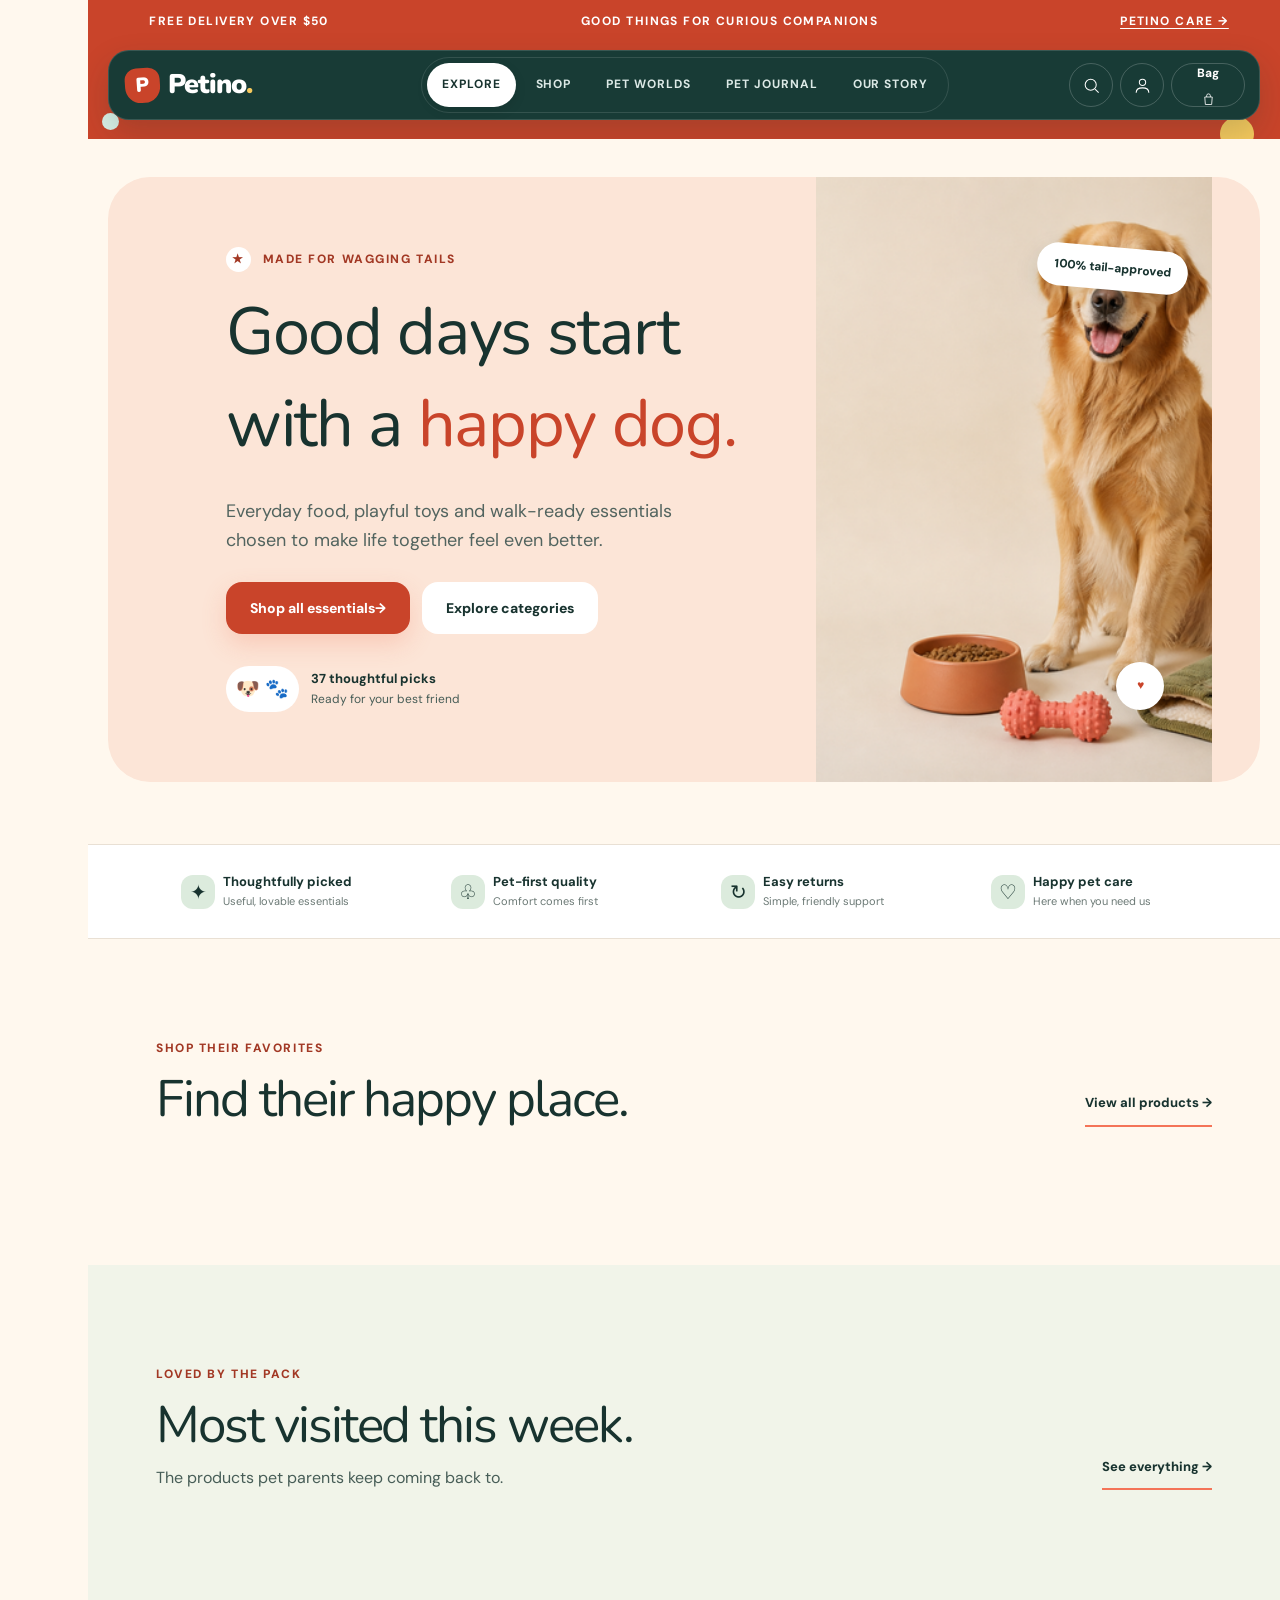
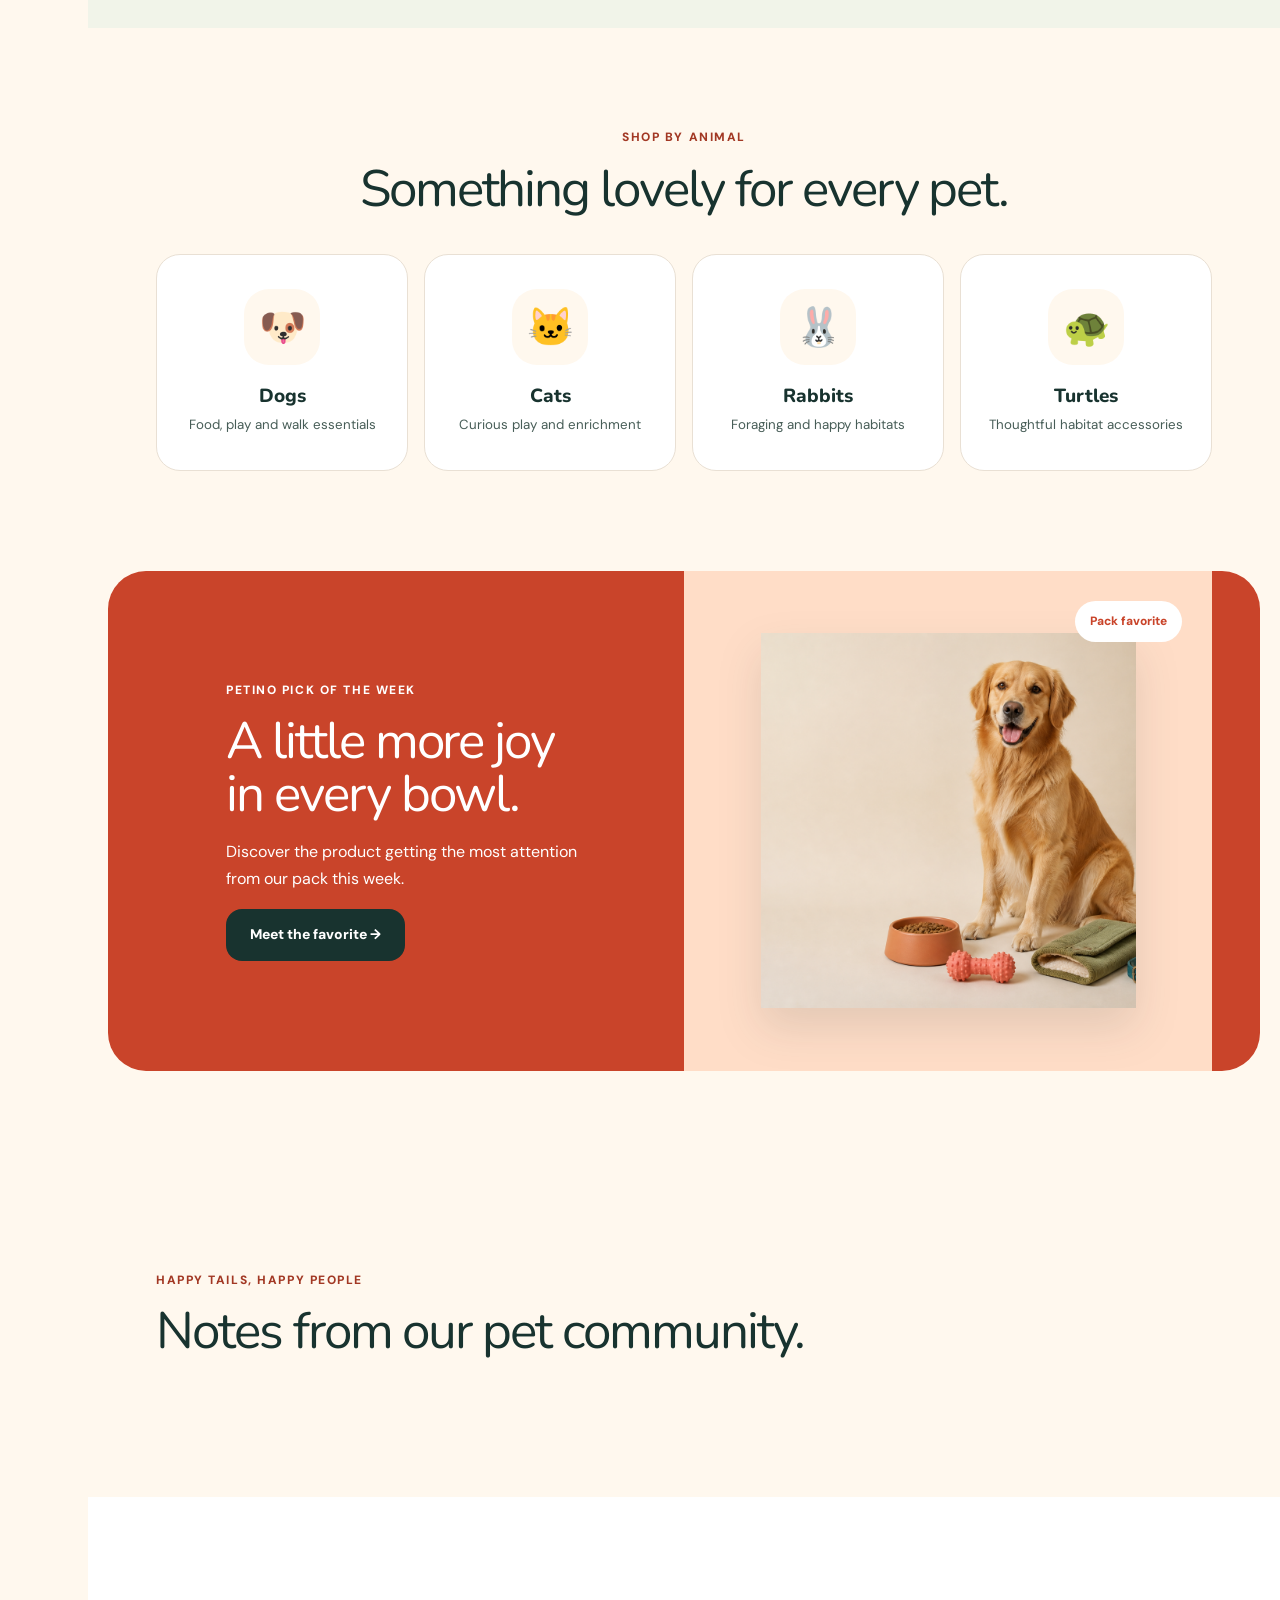
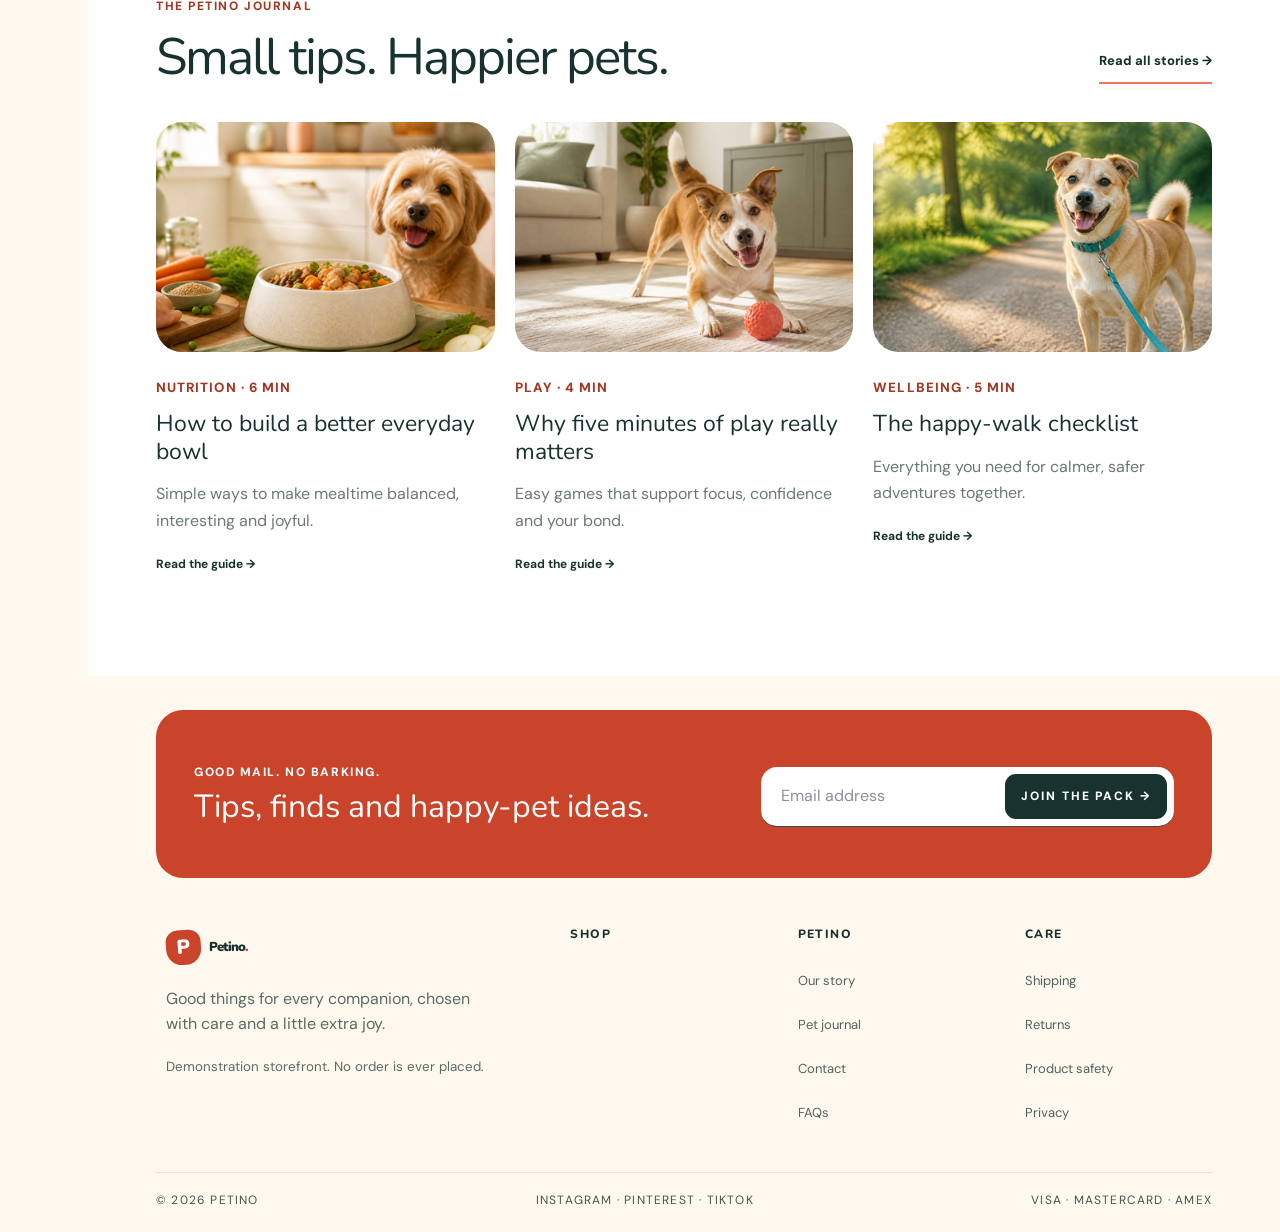
==== commit de8ecda4: "Fix Petino responsive storefront UI" ====
--- a/storefront/index.html
+++ b/storefront/index.html
@@ -10,22 +10,22 @@
 <a class="skip" href="#main">Skip to content</a><div class="page">
   <div class="pet-orbit-head">
     <div class="pet-announcement pet-announcement--orbit"><span>Free delivery over $50</span><b>Good things for curious companions</b><a href="/contact-us">Petino care →</a></div>
-    <header class="hdr pet-header pet-header--orbit"><div class="wrap hdr__in pet-orbit-nav"><button class="burger mobonly" data-open="nav" aria-label="Open menu"><span></span></button><a class="pet-logo pet-logo--orbit" href="index.html" aria-label="Petino home"><span class="pet-logo__mark">P</span>Petino<span class="pet-logo__dot">.</span></a><nav class="nav pet-nav pet-nav--orbit" aria-label="Main navigation"><a class="is-active" href="index.html">Explore</a><a href="shop.html">Shop</a><a href="#categories">Pet worlds</a><a href="/blog">Pet journal</a><a href="/about-us">Our story</a></nav><div class="hdr__act pet-orbit-tools"><button class="iconbtn" type="button" data-open="search" aria-label="Search"><svg viewBox="0 0 24 24" aria-hidden="true"><circle cx="11" cy="11" r="7"/><path d="M16.5 16.5 21 21"/></svg></button><button class="iconbtn pet-orbit-account" type="button" data-open="account" aria-label="Account"><svg viewBox="0 0 24 24" aria-hidden="true"><circle cx="12" cy="8" r="4"/><path d="M4 21c0-4 3.6-6 8-6s8 2 8 6"/></svg></button><button class="iconbtn pet-orbit-bag" data-open="cart" aria-label="Open bag, 0 items"><span>Bag</span><svg viewBox="0 0 24 24" aria-hidden="true"><path d="M6 8h12l-1 12H7L6 8Z"/><path d="M9 8V6a3 3 0 0 1 6 0v2"/></svg><span class="cartdot" data-cart-count hidden>0</span></button></div></div></header>
+    <header class="hdr pet-header pet-header--orbit"><div class="wrap hdr__in pet-orbit-nav"><button class="burger mobonly" data-open="nav" aria-label="Open menu" aria-expanded="false" aria-controls="mobile-menu"><span></span></button><a class="pet-logo pet-logo--orbit" href="index.html" aria-label="Petino home"><span class="pet-logo__mark">P</span>Petino<span class="pet-logo__dot">.</span></a><nav class="nav pet-nav pet-nav--orbit" aria-label="Main navigation"><a class="is-active" href="index.html">Explore</a><a href="shop.html">Shop</a><a href="#categories">Pet worlds</a><a href="/blog">Pet journal</a><a href="/about-us">Our story</a></nav><div class="hdr__act pet-orbit-tools"><button class="iconbtn" type="button" data-open="search" aria-label="Search"><svg viewBox="0 0 24 24" aria-hidden="true"><circle cx="11" cy="11" r="7"/><path d="M16.5 16.5 21 21"/></svg></button><button class="iconbtn pet-orbit-account" type="button" data-open="account" aria-label="Account"><svg viewBox="0 0 24 24" aria-hidden="true"><circle cx="12" cy="8" r="4"/><path d="M4 21c0-4 3.6-6 8-6s8 2 8 6"/></svg></button><button class="iconbtn pet-orbit-bag" data-open="cart" aria-label="Open bag, 0 items"><span>Bag</span><svg viewBox="0 0 24 24" aria-hidden="true"><path d="M6 8h12l-1 12H7L6 8Z"/><path d="M9 8V6a3 3 0 0 1 6 0v2"/></svg><span class="cartdot" data-cart-count hidden>0</span></button></div></div></header>
     <span class="pet-orbit-head__ball pet-orbit-head__ball--a" aria-hidden="true"></span><span class="pet-orbit-head__ball pet-orbit-head__ball--b" aria-hidden="true"></span>
   </div>
   <main id="main" tabindex="-1">
-    <section class="pet-hero"><div class="wrap pet-hero__grid"><div class="pet-hero__copy"><p class="pet-kicker"><span>★</span> Made for wagging tails</p><h1>Good days start with a <em>happy dog.</em></h1><p>Everyday food, playful toys and walk-ready essentials chosen to make life together feel even better.</p><div class="pet-actions"><a class="pet-btn pet-btn--primary" href="shop.html">Shop all essentials <span>→</span></a><a class="pet-btn pet-btn--light" href="#categories">Explore categories</a></div><div class="pet-hero__proof"><span class="pet-faces">🐶 🐾</span><span><b>37 thoughtful picks</b><small>Ready for your best friend</small></span></div></div><div class="pet-hero__visual"><span class="pet-orbit pet-orbit--one">100% tail-approved</span><span class="pet-orbit pet-orbit--two">♥</span><img src="assets/petino-hero.png" alt="A happy golden retriever beside colorful Petino dog essentials" width="1536" height="1024" fetchpriority="high"></div></div></section>
+    <section class="pet-hero"><div class="wrap pet-hero__grid"><div class="pet-hero__copy"><p class="pet-kicker"><span>★</span> Made for wagging tails</p><h1>Good days start with a <em>happy dog.</em></h1><p>Everyday food, playful toys and walk-ready essentials chosen to make life together feel even better.</p><div class="pet-actions"><a class="pet-btn pet-btn--primary" href="shop.html">Shop all essentials <span>→</span></a><a class="pet-btn pet-btn--light" href="#categories">Explore categories</a></div><div class="pet-hero__proof"><span class="pet-faces">🐶 🐾</span><span><b>37 thoughtful picks</b><small>Ready for your best friend</small></span></div></div><div class="pet-hero__visual"><span class="pet-orbit pet-orbit--one">100% tail-approved</span><span class="pet-orbit pet-orbit--two">♥</span><img src="assets/petino-hero-960.png" srcset="assets/petino-hero-480.png 480w, assets/petino-hero-960.png 960w" sizes="(max-width: 767px) calc(100vw - 28px), (max-width: 1023px) 48vw, 56vw" alt="A happy golden retriever beside colorful Petino dog essentials" width="960" height="960" fetchpriority="high"></div></div></section>
     <section class="pet-trust" aria-label="Shopping benefits"><div class="wrap pet-trust__grid"><div><span>✦</span><b>Thoughtfully picked</b><small>Useful, lovable essentials</small></div><div><span>♧</span><b>Pet-first quality</b><small>Comfort comes first</small></div><div><span>↻</span><b>Easy returns</b><small>Simple, friendly support</small></div><div><span>♡</span><b>Happy pet care</b><small>Here when you need us</small></div></div></section>
     <section class="pet-section" id="categories"><div class="wrap"><div class="pet-heading"><div><p class="pet-kicker">Shop their favorites</p><h2>Find their happy place.</h2></div><a href="shop.html">View all products →</a></div><div class="pet-categories" data-home-categories></div><p class="pet-error" data-catalog-error hidden></p></div></section>
     <section class="pet-section pet-section--tint" id="most-viewed"><div class="wrap"><div class="pet-heading"><div><p class="pet-kicker">Loved by the pack</p><h2>Most visited this week.</h2><p>The products pet parents keep coming back to.</p></div><a href="shop.html">See everything →</a></div><div class="pet-product-grid" data-most-viewed></div></div></section>
     <section class="pet-section"><div class="wrap"><div class="pet-heading pet-heading--center"><div><p class="pet-kicker">Shop by animal</p><h2>Something lovely for every pet.</h2></div></div><div class="pet-needs pet-animals"><a href="shop.html"><span>🐶</span><b>Dogs</b><small>Food, play and walk essentials</small></a><a href="shop.html?cat=cat-essentials"><span>🐱</span><b>Cats</b><small>Curious play and enrichment</small></a><a href="shop.html?cat=rabbit-essentials"><span>🐰</span><b>Rabbits</b><small>Foraging and happy habitats</small></a><a href="shop.html?cat=turtle-essentials"><span>🐢</span><b>Turtles</b><small>Thoughtful habitat accessories</small></a></div></div></section>
-    <section class="pet-feature"><div class="wrap pet-feature__grid"><div class="pet-feature__copy"><p class="pet-kicker">Petino pick of the week</p><h2 data-feature-name>A little more joy in every bowl.</h2><p>Discover the product getting the most attention from our pack this week.</p><a class="pet-btn pet-btn--dark" data-feature-link href="shop.html">Meet the favorite →</a></div><div class="pet-feature__image"><span data-feature-badge>Pack favorite</span><img data-feature-image src="assets/petino-hero.png" alt="Petino featured product" loading="lazy"></div></div></section>
+    <section class="pet-feature"><div class="wrap pet-feature__grid"><div class="pet-feature__copy"><p class="pet-kicker">Petino pick of the week</p><h2 data-feature-name>A little more joy in every bowl.</h2><p>Discover the product getting the most attention from our pack this week.</p><a class="pet-btn pet-btn--dark" data-feature-link href="shop.html">Meet the favorite →</a></div><div class="pet-feature__image"><span data-feature-badge>Pack favorite</span><img data-feature-image src="assets/petino-hero-480.png" srcset="assets/petino-hero-480.png 480w, assets/petino-hero-960.png 960w" sizes="(max-width: 767px) 80vw, 38vw" alt="Petino featured product" width="960" height="960" loading="lazy"></div></div></section>
     <section class="pet-section" id="reviews"><div class="wrap"><div class="pet-heading"><div><p class="pet-kicker">Happy tails, happy people</p><h2>Notes from our pet community.</h2></div><div class="pet-review-summary" data-review-summary></div></div><p class="pet-sample-note" data-review-note hidden></p><div class="pet-reviews" data-review-list></div></div></section>
-    <section class="pet-section pet-journal"><div class="wrap"><div class="pet-heading"><div><p class="pet-kicker">The Petino journal</p><h2>Small tips. Happier pets.</h2></div><a href="/blog">Read all stories →</a></div><div class="pet-articles"><a href="/article?slug=better-everyday-bowl"><span class="pet-article__art"><img src="assets/articles/better-bowl.png" alt="A happy dog beside a wholesome food bowl" loading="lazy"></span><small>Nutrition · 6 min</small><h3>How to build a better everyday bowl</h3><p>Simple ways to make mealtime balanced, interesting and joyful.</p><b>Read the guide →</b></a><a href="/article?slug=five-minutes-of-play"><span class="pet-article__art"><img src="assets/articles/play-matters.png" alt="A dog playing with a coral ball" loading="lazy"></span><small>Play · 4 min</small><h3>Why five minutes of play really matters</h3><p>Easy games that support focus, confidence and your bond.</p><b>Read the guide →</b></a><a href="/article?slug=happy-walk-checklist"><span class="pet-article__art"><img src="assets/articles/happy-walk.png" alt="A happy dog ready for a park walk" loading="lazy"></span><small>Wellbeing · 5 min</small><h3>The happy-walk checklist</h3><p>Everything you need for calmer, safer adventures together.</p><b>Read the guide →</b></a></div></div></section>
+    <section class="pet-section pet-journal"><div class="wrap"><div class="pet-heading"><div><p class="pet-kicker">The Petino journal</p><h2>Small tips. Happier pets.</h2></div><a href="/blog">Read all stories →</a></div><div class="pet-articles"><a href="/article?slug=better-everyday-bowl"><span class="pet-article__art"><img src="assets/articles/better-bowl-480.png" srcset="assets/articles/better-bowl-480.png 480w, assets/articles/better-bowl-960.png 960w" sizes="(max-width: 767px) calc(100vw - 28px), (max-width: 1023px) 48vw, 380px" alt="A happy dog beside a wholesome food bowl" width="960" height="576" loading="lazy"></span><small>Nutrition · 6 min</small><h3>How to build a better everyday bowl</h3><p>Simple ways to make mealtime balanced, interesting and joyful.</p><b>Read the guide →</b></a><a href="/article?slug=five-minutes-of-play"><span class="pet-article__art"><img src="assets/articles/play-matters-480.png" srcset="assets/articles/play-matters-480.png 480w, assets/articles/play-matters-960.png 960w" sizes="(max-width: 767px) calc(100vw - 28px), (max-width: 1023px) 48vw, 380px" alt="A dog playing with a coral ball" width="960" height="576" loading="lazy"></span><small>Play · 4 min</small><h3>Why five minutes of play really matters</h3><p>Easy games that support focus, confidence and your bond.</p><b>Read the guide →</b></a><a href="/article?slug=happy-walk-checklist"><span class="pet-article__art"><img src="assets/articles/happy-walk-480.png" srcset="assets/articles/happy-walk-480.png 480w, assets/articles/happy-walk-960.png 960w" sizes="(max-width: 767px) calc(100vw - 28px), (max-width: 1023px) 48vw, 380px" alt="A happy dog ready for a park walk" width="960" height="576" loading="lazy"></span><small>Wellbeing · 5 min</small><h3>The happy-walk checklist</h3><p>Everything you need for calmer, safer adventures together.</p><b>Read the guide →</b></a></div></div></section>
   </main>
-  <footer class="pet-footer pet-footer--note"><div class="wrap"><div class="pet-footer-note__signup"><div><p class="pet-kicker">Good mail. No barking.</p><h2>Tips, finds and happy-pet ideas.</h2></div><div><div class="sub pet-footer-note__form"><label class="sr" for="nl">Email address</label><input id="nl" type="email" placeholder="Email address"><button type="button">Join the pack →</button></div></div></div><div class="pet-footer__grid pet-footer-note__grid"><div><a class="pet-logo" href="index.html"><span class="pet-logo__mark">P</span>Petino<span class="pet-logo__dot">.</span></a><p>Good things for every companion, chosen with care and a little extra joy.</p><small>Demonstration storefront. No order is ever placed.</small></div><div><h4>Shop</h4><ul data-collections></ul></div><div><h4>Petino</h4><ul><li><a href="/about-us">Our story</a></li><li><a href="/blog">Pet journal</a></li><li><a href="/contact-us">Contact</a></li><li><a href="/terms">FAQs</a></li></ul></div><div><h4>Care</h4><ul><li><a href="/terms#delivery">Shipping</a></li><li><a href="/terms#returns">Returns</a></li><li><a href="/terms#warranty">Product safety</a></li><li><a href="/privacy">Privacy</a></li></ul></div></div><div class="pet-footer__bottom pet-footer-note__bottom"><span>© 2026 Petino</span><span>Instagram · Pinterest · TikTok</span><span>Visa · Mastercard · Amex</span></div></div></footer>
+  <footer class="pet-footer pet-footer--note"><div class="wrap"><div class="pet-footer-note__signup"><div><p class="pet-kicker">Good mail. No barking.</p><h2>Tips, finds and happy-pet ideas.</h2></div><div><div class="sub pet-footer-note__form"><label class="sr" for="nl">Email address</label><input id="nl" type="email" placeholder="Email address" autocomplete="email" required><button type="button">Join the pack →</button></div></div></div><div class="pet-footer__grid pet-footer-note__grid"><div><a class="pet-logo" href="index.html"><span class="pet-logo__mark">P</span>Petino<span class="pet-logo__dot">.</span></a><p>Good things for every companion, chosen with care and a little extra joy.</p><small>Demonstration storefront. No order is ever placed.</small></div><div><h4>Shop</h4><ul data-collections></ul></div><div><h4>Petino</h4><ul><li><a href="/about-us">Our story</a></li><li><a href="/blog">Pet journal</a></li><li><a href="/contact-us">Contact</a></li><li><a href="/terms">FAQs</a></li></ul></div><div><h4>Care</h4><ul><li><a href="/terms#delivery">Shipping</a></li><li><a href="/terms#returns">Returns</a></li><li><a href="/terms#warranty">Product safety</a></li><li><a href="/privacy">Privacy</a></li></ul></div></div><div class="pet-footer__bottom pet-footer-note__bottom"><span>© 2026 Petino</span><span>Instagram · Pinterest · TikTok</span><span>Visa · Mastercard · Amex</span></div></div></footer>
 </div>
-<div class="drawer ink" role="dialog" aria-modal="true" aria-label="Menu" aria-hidden="true"><div class="drawer__top"><span>MENU</span><button class="xbtn" data-close>Close</button></div><nav data-drawer-nav aria-label="Mobile"></nav></div>
+<div class="drawer ink" id="mobile-menu" role="dialog" aria-modal="true" aria-label="Menu" aria-hidden="true"><div class="drawer__top"><span>MENU</span><button class="xbtn" data-close>Close</button></div><nav data-drawer-nav aria-label="Mobile"></nav></div>
 <aside class="cart" role="dialog" aria-modal="true" aria-label="Shopping bag" aria-hidden="true"><div class="cart__hd"><span class="eyebrow mb0" data-cart-label>Your bag · 0</span><button class="xbtn" data-close>Close</button></div><div class="cart__body" data-cart-body></div><div class="cart__ft" data-cart-foot hidden><div class="sum__tot"><span>Subtotal</span><span data-cart-total>$0</span></div><a class="btn btn--full" href="checkout.html">Checkout</a><p class="cap center">Demonstration only — no order is placed.</p></div></aside>
 <aside class="sheet sheet--search" role="dialog" aria-modal="true" aria-label="Search products" aria-hidden="true"><div class="sheet__hd"><span>Search</span><button class="xbtn" data-close>Close</button></div><div class="sheet__pad"><label class="sr" for="q">Search products</label><input id="q" type="search" autocomplete="off" placeholder="Search food, toys, clothing..." data-search-input data-autofocus><p class="cap" data-search-count></p></div><div class="sheet__body" data-search-results></div></aside>
 <aside class="sheet sheet--account" role="dialog" aria-modal="true" aria-label="Account" aria-hidden="true"><div class="sheet__hd"><span>Account</span><button class="xbtn" data-close>Close</button></div><div class="sheet__body" data-account-body></div></aside><div class="lbox" role="dialog" aria-modal="true" aria-label="Enlarged image" aria-hidden="true"><button class="lbox__x" data-close-lightbox>Close</button><figure class="lbox__fig"><img alt="" hidden><figcaption class="lbox__cap"></figcaption></figure></div><div class="scrim"></div>
--- a/storefront/styles.css
+++ b/storefront/styles.css
@@ -0,0 +1,1349 @@
+/* ==========================================================================
+   Watchino — Blued Steel
+   Design language derived from horological instrumentation:
+   heat-blued steel hands, Didone dial lettering, chapter-ring indices.
+
+   Ported from design-reference/styles.css. Everything above the
+   "PORT ADDITIONS" band is the approved prototype, unchanged.
+   ========================================================================== */
+
+/* ---------- Tokens ---------- */
+:root{
+  /* Ink family — cool graphite, never pure black */
+  --graphite:#16191D;
+  --slate:#3D444C;
+  --mist:#8A9199;
+  /* --mist fails AA as body text on light surfaces (2.69:1). This is the
+     same hue family taken down to 4.75:1 on --dial, used for text only. */
+  --mist-text:#616870;
+  --whisper:#C3C8CC;
+
+  /* Surfaces — cool dial white, deliberately NOT warm cream */
+  --dial:#E9ECEE;
+  --dial-pure:#FFFFFF;
+  --rule:#D3D8DC;
+  --rule-dark:#2A2F35;
+
+  /* Accent — heat-blued steel, the colour a watchmaker gets at 290°C */
+  --blued:#2F4E8F;
+  --blued-lift:#4468AE;
+
+  /* Reserved for the Haute Horlogerie tier only */
+  --brass:#9A7B43;
+
+  /* State */
+  --stock:#3F6B54;
+  --alert:#8C4A3F;
+  /* --alert is 2.69:1 on graphite. The footer is the only place an error is
+     spoken on a dark surface, so it needs a tone that clears AA there. */
+  --alert-lift:#E39685;
+
+  /* Type */
+  --display:"Bodoni Moda",'Didot','Times New Roman',serif;
+  --body:"Archivo",system-ui,-apple-system,sans-serif;
+  --data:"Azeret Mono",ui-monospace,'SF Mono',monospace;
+
+  /* Motion */
+  --ease:cubic-bezier(.22,1,.36,1);
+  --fast:220ms;
+  --mid:460ms;
+  --slow:720ms;
+
+  --radius:2px;
+  --rail:56px;
+  --maxw:1440px;
+  --pad:48px;
+
+  /* Minimum interactive target (WCAG 2.5.5) */
+  --tap:44px;
+}
+
+@media (max-width:1023px){ :root{ --pad:24px; --rail:0px; } }
+@media (max-width:600px){ :root{ --pad:20px; } }
+
+*,*::before,*::after{box-sizing:border-box;}
+/* The UA rule for [hidden] is display:none at the lowest specificity, so any
+   class that sets display (.steps, .thumbs, .fbar) silently defeats it. */
+[hidden]{display:none !important;}
+html{-webkit-text-size-adjust:100%;scroll-behavior:smooth;}
+body{
+  margin:0;background:var(--dial);color:var(--graphite);
+  font-family:var(--body);font-size:16px;line-height:1.6;
+  font-weight:400;-webkit-font-smoothing:antialiased;
+}
+/* Every <img> carries width/height attributes to reserve layout space. Those
+   attributes are presentational hints for the CSS width/height properties, so
+   without height:auto a rule that only sets width:auto leaves the height hint
+   in force and the image renders stretched, then gets clipped. Components that
+   want an explicit height still win on specificity. */
+img{max-width:100%;display:block;height:auto;}
+a{color:inherit;text-decoration:none;}
+button{font:inherit;color:inherit;background:none;border:0;cursor:pointer;}
+input,select{font:inherit;color:inherit;}
+
+:focus-visible{outline:2px solid var(--blued);outline-offset:3px;}
+
+@media (prefers-reduced-motion:reduce){
+  *{animation-duration:.01ms !important;transition-duration:.01ms !important;}
+  html{scroll-behavior:auto;}
+}
+
+/* ---------- Type scale ---------- */
+.display{font-family:var(--display);font-weight:400;letter-spacing:-.015em;line-height:1.06;}
+h1,h2,h3{margin:0;font-weight:400;}
+.h-hero{font-family:var(--display);font-size:clamp(42px,7.4vw,92px);line-height:1.02;letter-spacing:-.02em;}
+.h1{font-family:var(--display);font-size:clamp(32px,4.4vw,58px);line-height:1.08;}
+.h2{font-family:var(--display);font-size:clamp(26px,3.2vw,42px);line-height:1.12;}
+.h3{font-size:clamp(17px,1.5vw,21px);font-weight:500;letter-spacing:-.005em;}
+
+.eyebrow{
+  font-size:11px;font-weight:600;letter-spacing:.2em;text-transform:uppercase;
+  color:var(--mist-text);margin:0 0 18px;
+}
+.eyebrow--blued{color:var(--blued);}
+.eyebrow--onink{color:var(--whisper);}
+
+.lede{font-size:clamp(15px,1.3vw,18px);color:var(--slate);max-width:46ch;}
+.cap{font-size:12.5px;letter-spacing:.03em;color:var(--mist-text);}
+.ref{font-family:var(--data);font-size:11.5px;letter-spacing:.06em;color:var(--mist-text);}
+.price{font-family:var(--data);font-variant-numeric:tabular-nums;font-weight:500;letter-spacing:-.01em;}
+.price s{color:var(--mist-text);font-weight:400;margin-left:10px;text-decoration-thickness:1px;}
+
+/* ---------- Layout ---------- */
+.wrap{max-width:var(--maxw);margin:0 auto;padding:0 var(--pad);}
+.section{padding:clamp(64px,9vw,124px) 0;}
+.section--tight{padding:clamp(48px,6vw,80px) 0;}
+.ink{background:var(--graphite);color:var(--dial);}
+.ink .lede{color:var(--whisper);}
+.ink .cap,.ink .ref{color:var(--mist);}
+.ink .eyebrow{color:var(--mist);}
+.ink .price s{color:var(--mist);}
+.ink .tier__range,.ink .rail__label,.ink .spectable th{color:var(--mist);}
+/* The blued accent is too dark on graphite (2.19:1); the lift tone clears
+   the 3:1 large-text threshold, and the footer wordmark is sized for it. */
+.ink .logo span{color:var(--blued-lift);}
+.ft .logo{font-size:26px;}
+
+/* Chapter-ring divider: minute markers, five-minute markers taller.
+   This is a real index, not decoration — it measures the page. */
+.tickrule{
+  height:14px;width:100%;
+  background-image:
+    repeating-linear-gradient(to right,var(--mist) 0 1px,transparent 1px 60px),
+    repeating-linear-gradient(to right,var(--rule) 0 1px,transparent 1px 12px);
+  background-size:100% 14px,100% 6px;
+  background-repeat:repeat-x;background-position:0 0,0 0;
+}
+.ink .tickrule{
+  background-image:
+    repeating-linear-gradient(to right,var(--slate) 0 1px,transparent 1px 60px),
+    repeating-linear-gradient(to right,var(--rule-dark) 0 1px,transparent 1px 12px);
+}
+
+/* ---------- Signature: the index rail ----------
+   A fixed chapter ring down the left edge that doubles as scroll progress. */
+.rail{
+  position:fixed;left:0;top:0;bottom:0;width:var(--rail);z-index:60;
+  border-right:1px solid var(--rule);background:var(--dial);
+  display:flex;flex-direction:column;align-items:center;justify-content:space-between;
+  padding:20px 0;pointer-events:none;
+}
+.rail__ticks{
+  flex:1;width:100%;margin:16px 0;
+  background-image:
+    repeating-linear-gradient(to bottom,var(--whisper) 0 1px,transparent 1px 60px),
+    repeating-linear-gradient(to bottom,var(--rule) 0 1px,transparent 1px 12px);
+  background-size:14px 100%,8px 100%;
+  background-repeat:repeat-y;background-position:center 0,center 0;
+  position:relative;
+}
+.rail__marker{
+  position:absolute;left:50%;transform:translateX(-50%);
+  width:26px;height:2px;background:var(--blued);top:0;
+  transition:top 120ms linear;
+}
+.rail__label{
+  font-family:var(--data);font-size:10px;letter-spacing:.24em;color:var(--mist-text);
+  writing-mode:vertical-rl;text-orientation:mixed;
+}
+@media (max-width:1023px){ .rail{display:none;} }
+.page{margin-left:var(--rail);}
+/* The rail is a hard vertical edge. --pad alone left content sitting right up
+   against it, so add a dedicated gutter wherever the rail is showing. */
+@media (min-width:1024px){ .page{padding-left:32px;} }
+
+/* ---------- Header ---------- */
+.topbar{
+  background:var(--graphite);color:var(--whisper);
+  font-size:10.5px;letter-spacing:.2em;text-transform:uppercase;
+  height:38px;display:flex;align-items:center;justify-content:center;
+  transition:height var(--mid) var(--ease),opacity var(--fast) var(--ease);
+  overflow:hidden;white-space:nowrap;padding:0 12px;
+}
+/* The full sentence is 67 characters of letter-spaced uppercase; it cannot fit
+   on one line under ~700px. A shorter form keeps the bar one line high. */
+.topbar__short{display:none;}
+@media (max-width:700px){
+  .topbar__long{display:none;}
+  .topbar__short{display:inline;}
+  .topbar{letter-spacing:.14em;}
+}
+.hdr{
+  position:sticky;top:0;z-index:50;background:var(--dial);
+  border-bottom:1px solid var(--rule);
+}
+.hdr__in{
+  height:86px;display:grid;grid-template-columns:1fr auto 1fr;align-items:center;
+  transition:height var(--mid) var(--ease);
+}
+.hdr.is-stuck .hdr__in{height:62px;}
+.hdr.is-stuck .topbar{height:0;opacity:0;}
+
+.logo{font-family:var(--display);font-size:23px;letter-spacing:.14em;text-transform:uppercase;text-align:center;
+  display:flex;align-items:center;justify-content:center;min-height:var(--tap);}
+.logo span{color:var(--blued);}
+
+.nav{display:flex;gap:30px;align-items:center;}
+.nav a{
+  font-size:12px;letter-spacing:.13em;text-transform:uppercase;color:var(--slate);
+  position:relative;transition:color var(--fast) var(--ease);
+  /* 44px hit area; the underline is pulled back up so it still hugs the text */
+  display:inline-flex;align-items:center;min-height:var(--tap);
+}
+.nav a::after{
+  content:"";position:absolute;left:0;right:0;bottom:8px;height:1px;
+  background:var(--blued);transform:scaleX(0);transform-origin:left;
+  transition:transform var(--mid) var(--ease);
+}
+.nav a:hover{color:var(--graphite);}
+.nav a:hover::after{transform:scaleX(1);}
+
+.hdr__act{display:flex;gap:22px;justify-content:flex-end;align-items:center;}
+.iconbtn{width:var(--tap);height:var(--tap);display:grid;place-items:center;position:relative;}
+.iconbtn svg{width:19px;height:19px;stroke:var(--graphite);stroke-width:1.3;fill:none;}
+.cartdot{
+  position:absolute;top:4px;right:2px;min-width:16px;height:16px;padding:0 4px;
+  background:var(--blued);color:#fff;border-radius:9px;
+  font-family:var(--data);font-size:9.5px;display:grid;place-items:center;
+}
+
+/* Mega menu */
+.mega{
+  position:absolute;left:0;right:0;top:100%;background:var(--dial-pure);
+  border-bottom:1px solid var(--rule);
+  opacity:0;visibility:hidden;transform:translateY(-8px);
+  transition:opacity var(--fast) var(--ease),transform var(--fast) var(--ease),visibility var(--fast);
+}
+.hdr__nav:hover .mega,.mega:hover,.mega.is-open,.hdr__nav:focus-within .mega{opacity:1;visibility:visible;transform:none;}
+.mega__grid{display:grid;grid-template-columns:repeat(6,1fr);gap:2px;padding:36px var(--pad) 44px;max-width:var(--maxw);margin:0 auto;}
+.mega__item{text-align:center;padding:18px 10px;transition:background var(--fast) var(--ease);}
+.mega__item:hover{background:var(--dial);}
+.mega__item img,.mega__item .ph{height:76px;width:auto;margin:0 auto 16px;object-fit:contain;}
+.mega__item b{display:block;font-family:var(--display);font-size:16px;font-weight:400;margin-bottom:5px;}
+
+.burger,.mobonly{display:none;}
+@media (max-width:1023px){
+  .hdr__in{grid-template-columns:1fr auto 1fr;height:62px;}
+  /* .hdr__nav must go too, not just its children: it is a grid item, and
+     leaving it in place gives the row four items across three columns, which
+     pushes .hdr__act onto an implicit second row. */
+  .nav,.mega,.hdr__nav{display:none;}
+  .burger{display:grid;place-items:center;width:var(--tap);height:var(--tap);}
+  .burger span{display:block;width:20px;height:1px;background:var(--graphite);position:relative;}
+  .burger span::before,.burger span::after{content:"";position:absolute;left:0;width:20px;height:1px;background:var(--graphite);}
+  .burger span::before{top:-6px;}.burger span::after{top:6px;}
+  .hdr__act{gap:2px;}
+}
+
+/* Mobile drawer */
+.drawer{
+  position:fixed;inset:0;z-index:80;background:var(--graphite);color:var(--dial);
+  transform:translateX(100%);transition:transform var(--mid) var(--ease);
+  display:flex;flex-direction:column;padding:24px;overflow:auto;
+}
+.drawer.is-open{transform:none;}
+/* Scroll containment: locking body alone is not enough when the scrolling
+   element is <html>, and a scroll gesture inside an open panel chains to the
+   page behind it once the panel hits its own end. */
+html.is-locked,html.is-locked body{overflow:hidden;height:100%;}
+.drawer,.cart,.filters{overscroll-behavior:contain;}
+.drawer__top{display:flex;justify-content:space-between;align-items:center;margin-bottom:40px;}
+.drawer nav{display:flex;flex-direction:column;gap:26px;}
+.drawer nav a{font-family:var(--display);font-size:26px;min-height:var(--tap);display:flex;flex-direction:column;justify-content:center;}
+.drawer nav a small{display:block;font-family:var(--data);font-size:11px;color:var(--mist);margin-top:4px;}
+.xbtn{
+  font-family:var(--data);font-size:12px;letter-spacing:.16em;text-transform:uppercase;
+  min-height:var(--tap);min-width:var(--tap);display:inline-flex;align-items:center;justify-content:center;
+}
+/* .xbtn is declared after .mobonly and would otherwise win the cascade, leaving
+   the filter drawer's Done button visible on desktop. */
+.xbtn.mobonly{display:none;}
+@media (max-width:1023px){ .xbtn.mobonly{display:inline-flex;} }
+
+/* Cart drawer */
+.cart{
+  position:fixed;top:0;right:0;bottom:0;width:min(420px,100%);z-index:90;
+  background:var(--dial-pure);border-left:1px solid var(--rule);
+  transform:translateX(100%);transition:transform var(--mid) var(--ease);
+  display:flex;flex-direction:column;
+}
+.cart.is-open{transform:none;}
+.cart__hd{display:flex;justify-content:space-between;align-items:center;padding:24px;border-bottom:1px solid var(--rule);}
+.cart__body{flex:1;overflow:auto;padding:24px;}
+.cart__row{display:grid;grid-template-columns:64px 1fr auto;gap:16px;padding:16px 0;border-bottom:1px solid var(--rule);}
+.cart__row img,.cart__row .ph{width:64px;height:64px;object-fit:contain;background:var(--dial);}
+.cart__ft{padding:24px;border-top:1px solid var(--rule);}
+.scrim{position:fixed;inset:0;background:rgba(22,25,29,.5);opacity:0;visibility:hidden;transition:opacity var(--mid);z-index:70;}
+.scrim.is-on{opacity:1;visibility:visible;}
+
+/* ---------- Buttons ---------- */
+.btn{
+  display:inline-flex;align-items:center;justify-content:center;gap:10px;
+  height:54px;padding:0 34px;border-radius:var(--radius);
+  font-size:12px;letter-spacing:.16em;text-transform:uppercase;font-weight:500;
+  background:var(--graphite);color:var(--dial);
+  transition:background var(--fast) var(--ease),color var(--fast) var(--ease);
+}
+.btn:hover{background:var(--blued);}
+.btn--full{width:100%;}
+.btn--line{background:none;color:var(--graphite);border:1px solid var(--graphite);}
+.btn--line:hover{background:var(--graphite);color:var(--dial);}
+.ink .btn--line{color:var(--dial);border-color:var(--dial);}
+.ink .btn--line:hover{background:var(--dial);color:var(--graphite);}
+.btn--text{
+  height:auto;padding:0;background:none;color:inherit;
+  border-bottom:1px solid var(--blued);padding-bottom:4px;
+  min-height:var(--tap);
+}
+.btn--text:hover{background:none;color:var(--blued);}
+
+/* ---------- Placeholder artwork ----------
+   Retained as a defensive fallback only. No product renders one: all 35
+   references resolve through the central Selldone image helper. */
+.ph{
+  background:var(--dial-pure);display:grid;place-items:center;position:relative;
+  aspect-ratio:1;
+}
+.ph::after{
+  content:"";width:42%;aspect-ratio:1;border:1px solid var(--whisper);border-radius:50%;
+  box-shadow:0 0 0 6px var(--dial-pure),0 0 0 7px var(--rule);
+}
+.ph::before{
+  content:"";position:absolute;width:1px;height:14%;background:var(--whisper);
+  top:31%;left:50%;transform-origin:bottom center;
+}
+
+/* ---------- Hero ---------- */
+.hero{
+  background:var(--graphite);color:var(--dial);position:relative;overflow:hidden;
+  min-height:min(92vh,860px);display:flex;align-items:center;
+}
+/* .wrap supplies the horizontal padding; a `padding: 80px 0` shorthand here
+   reset it to zero and pushed hero content flush against the rail. */
+.hero__grid{
+  display:grid;grid-template-columns:1fr 1fr;gap:56px;align-items:center;
+  width:100%;padding-block:80px;
+}
+.hero__art{display:none;}
+
+
+.hero h1{margin:0 0 26px;}
+.hero__cta{display:flex;gap:26px;align-items:center;margin-top:40px;flex-wrap:wrap;}
+
+/* Running seconds — the one moving thing on the page. */
+.sweep{display:flex;align-items:center;gap:12px;margin-bottom:26px;}
+.sweep__dial{width:26px;height:26px;border:1px solid var(--slate);border-radius:50%;position:relative;}
+.sweep__hand{
+  position:absolute;left:50%;bottom:50%;width:1px;height:10px;background:var(--blued-lift);
+  transform-origin:bottom center;animation:sweep 60s steps(60) infinite;
+}
+@keyframes sweep{to{transform:rotate(360deg);}}
+.sweep span{font-family:var(--data);font-size:10.5px;letter-spacing:.2em;color:var(--mist);text-transform:uppercase;}
+
+@media (max-width:900px){
+  .hero{min-height:auto;}
+  .hero__grid{grid-template-columns:1fr;gap:36px;padding-block:56px 64px;text-align:center;}
+  .hero__art{display:none;}
+  
+  /* Stacked, .hero__art spans the full width, so a halo at 118% of it balloons
+     to ~1000px and washes over the headline below. Tie it to the image. */
+  
+  .hero .lede{margin-inline:auto;}
+  .hero__cta,.sweep{justify-content:center;}
+}
+
+/* ---------- Assurance strip ---------- */
+.assure{display:grid;grid-template-columns:repeat(4,1fr);}
+.assure div{padding:26px 20px;border-right:1px solid var(--rule);}
+.assure div:last-child{border-right:0;}
+.assure b{display:block;font-size:13px;font-weight:500;margin-bottom:3px;}
+@media (max-width:760px){
+  .assure{grid-template-columns:repeat(2,1fr);}
+  .assure div:nth-child(2n){border-right:0;}
+  .assure div:nth-child(-n+2){border-bottom:1px solid var(--rule);}
+}
+
+/* ---------- Category grid ---------- */
+.cats{display:grid;grid-template-columns:repeat(3,1fr);gap:1px;background:var(--rule);border:1px solid var(--rule);}
+.cat{
+  background:var(--dial-pure);padding:44px 28px 34px;text-align:center;
+  transition:background var(--mid) var(--ease),color var(--mid) var(--ease);
+}
+.cat img,.cat .ph{height:132px;width:100%;object-fit:contain;margin-bottom:24px;background:none;}
+.cat .ph{aspect-ratio:auto;}
+.cat b{display:block;font-family:var(--display);font-size:22px;font-weight:400;margin-bottom:8px;}
+.cat .cap{transition:color var(--mid) var(--ease);}
+.cat:hover{background:var(--graphite);color:var(--dial);}
+.cat:hover .cap{color:var(--whisper);}
+@media (max-width:1000px){.cats{grid-template-columns:repeat(2,1fr);}}
+@media (max-width:560px){.cats{grid-template-columns:1fr;} .cat img,.cat .ph{height:104px;}}
+
+/* ---------- Tier rows ---------- */
+.tier{display:grid;grid-template-columns:1fr 1fr;align-items:center;gap:0;border-bottom:1px solid var(--rule);}
+/* max-height:78% did not resolve against an aspect-ratio-derived height, so the
+   image filled the box and overflowed. Inset the container instead and let
+   object-fit:contain do the fitting — same visual proportion, no clipping. */
+.tier__art{aspect-ratio:4/3;background:var(--dial-pure);position:relative;overflow:hidden;}
+/* Absolutely positioned: percentage width/height resolve against the containing
+   block, which in-flow percentages cannot do against an aspect-ratio height. */
+.tier__art img{position:absolute;left:11%;top:11%;width:78%;height:78%;object-fit:contain;transition:transform var(--slow) var(--ease);}
+.tier:hover .tier__art img{transform:scale(1.03);}
+.tier__txt{padding:clamp(32px,5vw,72px);}
+.tier--flip .tier__art{order:2;}
+.tier--dark{background:var(--graphite);color:var(--dial);border-bottom-color:var(--rule-dark);}
+.tier--dark .tier__art{background:#1C2027;}
+.tier--dark .lede{color:var(--whisper);}
+.tier__range{font-family:var(--data);font-size:12px;letter-spacing:.08em;color:var(--mist-text);margin-top:22px;}
+@media (max-width:860px){
+  .tier{grid-template-columns:1fr;}
+  .tier--flip .tier__art{order:0;}
+}
+
+/* ---------- Spotlight ---------- */
+/* overflow:hidden contains the 110%-wide glow on .spot__art::before, which
+   otherwise escapes the column and gives the page 11px of horizontal scroll
+   once .spot collapses to one column under 1000px. */
+.spot{display:grid;grid-template-columns:1fr 1.15fr 1fr;gap:40px;align-items:center;overflow:hidden;}
+.spot__art{display:grid;place-items:center;position:relative;}
+.spot__art::before{
+  content:"";position:absolute;width:110%;aspect-ratio:1;border-radius:50%;
+  background:radial-gradient(circle,rgba(154,123,67,.22) 0%,rgba(154,123,67,0) 64%);
+}
+.spot__art img{position:relative;max-height:440px;width:auto;object-fit:contain;}
+.specs{list-style:none;margin:0;padding:0;}
+.specs li{display:flex;justify-content:space-between;gap:16px;padding:13px 0;border-bottom:1px solid var(--rule-dark);}
+.specs dt,.specs .k{font-size:11px;letter-spacing:.16em;text-transform:uppercase;color:var(--mist);}
+.specs .v{font-family:var(--data);font-size:13px;color:var(--dial);}
+.spot--right{text-align:right;}
+@media (max-width:1000px){
+  .spot{grid-template-columns:1fr;gap:28px;text-align:left;}
+  .spot--right{text-align:left;}
+  .spot__art{order:-1;}
+}
+
+/* ---------- Product card ---------- */
+.pgrid{display:grid;grid-template-columns:repeat(3,1fr);gap:1px;background:var(--rule);border:1px solid var(--rule);}
+.pcard{background:var(--dial-pure);padding:28px;display:block;}
+/* Two compounding bugs. The <img> width/height attributes are presentational
+   hints, so a rule setting only width:auto left the height hint (500px) live and
+   the image rendered 264x500 in a 264x264 box, clipped by overflow:hidden. And
+   percentage heights do not resolve against a height derived from aspect-ratio,
+   so height:100% silently fell back to auto. Stretching the grid item sizes it
+   from the grid area with no percentage involved; object-fit:contain then fits
+   the whole watch inside, and the container padding gives it breathing room. */
+.pcard__art{aspect-ratio:1;position:relative;overflow:hidden;margin-bottom:22px;}
+.pcard__art img{position:absolute;left:8%;top:8%;width:84%;height:84%;object-fit:contain;transition:transform var(--slow) var(--ease);}
+.pcard:hover .pcard__art img{transform:scale(1.03);}
+.pcard__name{
+  font-family:var(--display);font-size:19px;margin:6px 0 10px;
+  display:inline-block;border-bottom:1px solid transparent;transition:border-color var(--mid) var(--ease);
+}
+.pcard:hover .pcard__name{border-bottom-color:var(--blued);}
+.pcard .price{font-size:15px;}
+@media (max-width:1000px){.pgrid{grid-template-columns:repeat(2,1fr);} .pcard{padding:20px;}}
+/* Brief specifies 3/2/1; the prototype stopped at two columns. */
+@media (max-width:560px){.pgrid{grid-template-columns:1fr;} .pcard{padding:20px;} .pcard__name{font-size:18px;}}
+
+/* Horizontal rail */
+.scroller{display:flex;gap:1px;overflow-x:auto;scroll-snap-type:x mandatory;background:var(--rule);border:1px solid var(--rule);}
+.scroller>*{flex:0 0 clamp(240px,30%,340px);scroll-snap-align:start;}
+.scroller::-webkit-scrollbar{height:2px;}
+.scroller::-webkit-scrollbar-thumb{background:var(--whisper);}
+
+/* ---------- Editorial ---------- */
+.edit{display:grid;grid-template-columns:1fr 1fr;gap:clamp(32px,6vw,80px);align-items:center;}
+.edit__art{aspect-ratio:4/5;background:var(--dial-pure);display:grid;place-items:center;}
+.edit__art img{max-height:80%;width:auto;object-fit:contain;}
+@media (max-width:800px){.edit{grid-template-columns:1fr;}}
+
+/* ---------- Footer ---------- */
+.ft{background:var(--graphite);color:var(--dial);padding:clamp(56px,8vw,96px) 0 0;}
+.ft__cols{display:grid;grid-template-columns:1.4fr 1fr 1fr 1.3fr;gap:40px;padding-bottom:56px;}
+.ft h4{font-size:11px;letter-spacing:.2em;text-transform:uppercase;color:var(--mist);margin:0 0 20px;font-weight:600;}
+.ft ul{list-style:none;margin:0;padding:0;display:flex;flex-direction:column;gap:12px;}
+.ft ul a{font-size:14px;color:var(--whisper);transition:color var(--fast);display:inline-flex;align-items:center;min-height:var(--tap);}
+.ft ul a:hover{color:var(--dial);}
+.sub{display:flex;gap:12px;border-bottom:1px solid var(--slate);padding-bottom:10px;margin-top:6px;}
+.sub input{flex:1;background:none;border:0;color:var(--dial);font-size:14px;padding:4px 0;min-height:var(--tap);}
+.sub input::placeholder{color:var(--mist);}
+.sub button{font-size:11px;letter-spacing:.16em;text-transform:uppercase;border-bottom:1px solid var(--blued-lift);padding-bottom:2px;min-height:var(--tap);}
+.ft__bar{display:flex;justify-content:space-between;gap:20px;padding:22px 0 30px;border-top:1px solid var(--rule-dark);font-size:12px;color:var(--mist);flex-wrap:wrap;}
+@media (max-width:900px){
+  .ft__cols{grid-template-columns:1fr;gap:0;}
+  .ft__col{border-bottom:1px solid var(--rule-dark);padding:20px 0;}
+  .ft__col--sub{border-bottom:0;padding-bottom:36px;}
+  .ft__col h4{margin-bottom:14px;}
+}
+
+/* ---------- Shop page ---------- */
+/* Brief specifies a 280px sidebar; the prototype CSS had 264px. */
+.shop{display:grid;grid-template-columns:280px 1fr;gap:44px;align-items:start;}
+.shop>*{min-width:0;}
+.filters{position:sticky;top:120px;}
+.fgroup{border-bottom:1px solid var(--rule);padding:22px 0;}
+.fgroup:first-child{padding-top:0;}
+.fgroup h4{font-size:11px;letter-spacing:.18em;text-transform:uppercase;margin:0 0 16px;font-weight:600;color:var(--slate);}
+.check{display:flex;align-items:center;gap:11px;padding:7px 0;font-size:14px;cursor:pointer;min-height:var(--tap);}
+.check input{width:16px;height:16px;accent-color:var(--blued);flex:0 0 auto;}
+.check span.cap{margin-left:auto;}
+.rangeout{font-family:var(--data);font-variant-numeric:tabular-nums;font-size:12.5px;margin-bottom:14px;color:var(--slate);}
+.range{width:100%;accent-color:var(--blued);min-height:var(--tap);}
+.range+.range{margin-top:8px;}
+.listhd{display:flex;justify-content:space-between;align-items:flex-end;gap:20px;margin-bottom:28px;flex-wrap:wrap;}
+.sort{border:1px solid var(--rule);background:var(--dial-pure);height:var(--tap);padding:0 14px;border-radius:var(--radius);font-size:13px;}
+.crumb{font-size:11px;letter-spacing:.14em;text-transform:uppercase;color:var(--mist-text);margin-bottom:6px;}
+.crumb a{display:inline-flex;align-items:center;min-height:var(--tap);min-width:var(--tap);}
+.crumb a:hover{color:var(--graphite);}
+.fbar{display:none;}
+.empty{padding:64px 20px;text-align:center;border:1px solid var(--rule);background:var(--dial-pure);}
+@media (max-width:1023px){
+  .shop{grid-template-columns:1fr;gap:0;}
+  .filters{
+    position:fixed;left:0;right:0;bottom:0;top:auto;z-index:85;max-height:82vh;overflow:auto;
+    background:var(--dial-pure);border-top:1px solid var(--rule);padding:24px;
+    transform:translateY(100%);transition:transform var(--mid) var(--ease);
+  }
+  .filters.is-open{transform:none;}
+  .fbar{
+    display:flex;position:fixed;left:50%;bottom:24px;transform:translateX(-50%);z-index:60;
+    background:var(--graphite);color:var(--dial);height:48px;padding:0 26px;align-items:center;
+    border-radius:24px;font-size:12px;letter-spacing:.14em;text-transform:uppercase;
+  }
+}
+
+/* ---------- Product page ---------- */
+.pdp{display:grid;grid-template-columns:58fr 42fr;gap:clamp(28px,4vw,64px);align-items:start;}
+/* Grid items default to min-width:auto. The gallery image carries an
+   intrinsic width of 1000px, which pins the 58fr track open and squeezes
+   the info column to 195px, overflowing the page. */
+.pdp>*{min-width:0;}
+.gal{display:grid;grid-template-columns:76px 1fr;gap:16px;min-width:0;}
+.gal>*{min-width:0;}
+.gal--single{grid-template-columns:1fr;}
+.thumbs{display:flex;flex-direction:column;gap:10px;}
+.thumb{aspect-ratio:1;background:var(--dial-pure);border:1px solid var(--rule);position:relative;}
+.thumb.is-on{border-color:var(--blued);}
+.thumb img{position:absolute;inset:8px;width:calc(100% - 16px);height:calc(100% - 16px);object-fit:contain;}
+.galmain{aspect-ratio:1;background:var(--dial-pure);position:relative;border:1px solid var(--rule);}
+.galmain img{position:absolute;left:6%;top:6%;width:88%;height:88%;object-fit:contain;}
+.pinfo{position:sticky;top:120px;}
+.pinfo h1{margin:8px 0 10px;}
+.pline{height:1px;background:var(--rule);margin:26px 0;}
+.swatches{display:flex;gap:12px;flex-wrap:wrap;}
+.sw{width:var(--tap);height:var(--tap);border-radius:50%;border:1px solid var(--rule);position:relative;}
+.sw.is-on{box-shadow:0 0 0 2px var(--dial),0 0 0 3px var(--blued);}
+.swname{font-size:13px;color:var(--slate);margin-top:12px;}
+.stock{display:flex;align-items:center;gap:9px;font-size:13.5px;color:var(--slate);margin:22px 0 26px;}
+.dot{width:7px;height:7px;border-radius:50%;background:var(--stock);flex:0 0 auto;}
+.acc{border-top:1px solid var(--rule);}
+.acc__hd{width:100%;display:flex;justify-content:space-between;align-items:center;padding:20px 0;text-align:left;font-size:13px;letter-spacing:.1em;text-transform:uppercase;min-height:var(--tap);}
+.acc__ico{font-family:var(--data);color:var(--mist-text);}
+.acc__bd{display:none;padding:0 0 24px;color:var(--slate);font-size:14.5px;}
+.acc.is-open .acc__bd{display:block;}
+.spectable{width:100%;border-collapse:collapse;}
+.spectable th,.spectable td{text-align:left;padding:11px 0;border-bottom:1px solid var(--rule);font-weight:400;font-size:13.5px;}
+.spectable th{color:var(--mist-text);font-size:11px;letter-spacing:.14em;text-transform:uppercase;width:44%;}
+.spectable td{font-family:var(--data);}
+.buybar{display:none;}
+@media (max-width:900px){
+  .pdp{grid-template-columns:1fr;}
+  .pinfo{position:static;}
+  .gal{grid-template-columns:1fr;}
+  .thumbs{flex-direction:row;order:2;overflow-x:auto;}
+  .thumb{flex:0 0 64px;}
+  .buybar{
+    display:flex;position:fixed;left:0;right:0;bottom:0;z-index:60;
+    background:var(--dial-pure);border-top:1px solid var(--rule);
+    padding:12px var(--pad);align-items:center;justify-content:space-between;gap:16px;
+    transform:translateY(100%);transition:transform var(--mid) var(--ease);
+  }
+  .buybar.is-on{transform:none;}
+  .buybar .btn{height:46px;padding:0 24px;}
+}
+
+/* ---------- Checkout ---------- */
+.cohdr{border-bottom:1px solid var(--rule);background:var(--dial);}
+.cohdr__in{height:76px;display:flex;align-items:center;justify-content:space-between;}
+.secure{display:flex;align-items:center;gap:8px;font-size:11px;letter-spacing:.16em;text-transform:uppercase;color:var(--mist-text);}
+.secure svg{width:14px;height:14px;stroke:var(--mist);fill:none;stroke-width:1.4;}
+.co{display:grid;grid-template-columns:60fr 40fr;gap:clamp(32px,5vw,72px);align-items:start;}
+.co>*{min-width:0;}
+.steps{display:flex;align-items:center;gap:0;margin-bottom:40px;}
+.step{display:flex;align-items:center;gap:10px;flex:1;}
+.step:last-child{flex:0;}
+.step i{width:9px;height:9px;border-radius:50%;background:var(--whisper);flex:0 0 auto;}
+.step.is-done i{background:var(--blued);}
+.step.is-now i{background:var(--graphite);transform:scale(1.35);}
+.step em{font-style:normal;font-size:11px;letter-spacing:.14em;text-transform:uppercase;color:var(--mist-text);white-space:nowrap;}
+.step.is-now em{color:var(--graphite);}
+.step b{flex:1;height:1px;background:var(--rule);}
+.fset{border:0;margin:0 0 36px;padding:0;}
+.fset legend{font-family:var(--display);font-size:22px;margin-bottom:20px;padding:0;}
+.frow{display:grid;grid-template-columns:1fr 1fr;gap:16px;}
+.fld{margin-bottom:16px;}
+.fld label{display:block;font-size:11px;letter-spacing:.14em;text-transform:uppercase;color:var(--mist-text);margin-bottom:7px;}
+.fld input,.fld select{
+  width:100%;height:50px;padding:0 14px;background:var(--dial-pure);
+  border:1px solid var(--rule);border-radius:var(--radius);
+  transition:border-color var(--fast) var(--ease);
+}
+.fld input:focus,.fld select:focus{border-color:var(--blued);}
+.fld.has-err input{border-color:var(--alert);}
+.err{display:none;color:var(--alert);font-size:12.5px;margin-top:6px;}
+.fld.has-err .err{display:block;}
+.opt{display:flex;align-items:center;gap:14px;border:1px solid var(--rule);background:var(--dial-pure);padding:16px;margin-bottom:10px;cursor:pointer;min-height:var(--tap);}
+.opt input{accent-color:var(--blued);width:18px;height:18px;flex:0 0 auto;}
+.opt b{font-weight:500;font-size:14px;}
+.opt .price{margin-left:auto;font-size:14px;}
+.sum{background:var(--dial-pure);border:1px solid var(--rule);padding:28px;position:sticky;top:110px;}
+.sum__row{display:grid;grid-template-columns:64px 1fr auto;gap:14px;padding:14px 0;border-bottom:1px solid var(--rule);}
+.sum__row img,.sum__row .ph{width:64px;height:64px;object-fit:contain;background:var(--dial);}
+.sum__line{display:flex;justify-content:space-between;padding:9px 0;font-size:14px;color:var(--slate);}
+.sum__tot{display:flex;justify-content:space-between;align-items:baseline;padding-top:16px;margin-top:8px;border-top:1px solid var(--rule);}
+.sum__tot .price{font-family:var(--display);font-size:26px;}
+.promo{width:100%;text-align:left;font-size:12.5px;color:var(--blued);padding:14px 0;border-bottom:1px solid var(--rule);min-height:var(--tap);}
+@media (max-width:900px){
+  .co{grid-template-columns:1fr;}
+  .sum{position:static;order:-1;margin-bottom:28px;}
+  .frow{grid-template-columns:1fr;}
+  .steps{overflow-x:auto;}
+  .step em{display:none;}
+  .step.is-now em{display:block;}
+}
+
+/* ---------- Fixed-box image containment ----------
+   Every image that sits inside a fixed box gets the same contract: never exceed
+   the box, never distort, always letterbox. This exists because the same bug
+   surfaced three separate times — product cards, tier art, and the product
+   gallery — each time because an HTML width/height attribute or an unresolvable
+   percentage silently won over the intended sizing. Boxes whose height comes
+   from aspect-ratio position the image absolutely, since percentage heights do
+   not resolve against an aspect-ratio height. Verified by imgsweep.mjs. */
+.pcard__art img,
+.galmain img,
+.thumb img,
+.cat img,
+.mega__item img,
+.cart__row img,
+.sum__row img,
+.tier__art img,
+.spot__art img,
+.edit__art img,
+
+
+/* ---------- Utility ---------- */
+.mt0{margin-top:0;}.mb0{margin-bottom:0;}
+.stack>*+*{margin-top:18px;}
+.center{text-align:center;}
+.sr{position:absolute;width:1px;height:1px;overflow:hidden;clip:rect(0 0 0 0);white-space:nowrap;}
+/* Reveal-on-scroll must fail visible.
+   Twelve sections use this. If it defaulted to opacity:0 then any JS failure
+   before initReveal() — a module 404, a throw in an import — would leave most
+   of the page loaded and blank, which is the worst outcome for a storefront.
+   So content is opaque by default and the animation is opt-in: JS adds
+   html.js-reveal only at the moment it is actually about to observe. */
+.reveal{opacity:1;transform:none;}
+html.js-reveal .reveal{
+  opacity:0;transform:translateY(14px);
+  transition:opacity var(--slow) var(--ease),transform var(--slow) var(--ease);
+}
+html.js-reveal .reveal.is-in{opacity:1;transform:none;}
+
+/* ==========================================================================
+   Boutique scenes — engraved line illustrations standing in for photography
+   ========================================================================== */
+.boutique{background:var(--graphite);color:var(--dial);}
+.scenes{display:grid;grid-template-columns:1.4fr 1fr;gap:1px;background:var(--rule-dark);border:1px solid var(--rule-dark);margin-top:44px;}
+.scene{background:#1A1E24;position:relative;overflow:hidden;}
+.scene--wide{grid-row:span 2;}
+.scene svg{width:100%;height:100%;display:block;}
+.scene__cap{position:absolute;left:0;right:0;bottom:0;padding:22px 24px;
+  background:linear-gradient(to top,rgba(22,25,29,.92),rgba(22,25,29,0));}
+.scene__cap b{display:block;font-family:var(--display);font-size:19px;font-weight:400;margin-bottom:3px;}
+.scene__cap span{font-size:12.5px;color:var(--whisper);}
+@media (max-width:820px){
+  .scenes{grid-template-columns:1fr;}
+  .scene--wide{grid-row:span 1;}
+}
+/* Stroke system for the scenes */
+.ln{fill:none;stroke:var(--whisper);stroke-width:1.2;stroke-linecap:round;stroke-linejoin:round;}
+.ln-2{fill:none;stroke:var(--mist);stroke-width:1;stroke-linecap:round;}
+.ln-a{fill:none;stroke:var(--blued-lift);stroke-width:1.4;stroke-linecap:round;}
+.fl{fill:#20252C;}
+.fl-2{fill:#171B21;}
+.glow{fill:url(#lampGlow);}
+
+/* ---------- Dynamic product page shell ---------- */
+.pdp__loading{padding:80px 0;text-align:center;color:var(--mist-text);}
+.varlist{display:flex;gap:10px;flex-wrap:wrap;}
+.notfound{padding:80px 0;text-align:center;}
+
+/* ==========================================================================
+   PORT ADDITIONS
+   Everything below is new, and exists only to satisfy decisions taken after
+   the prototype was approved. Nothing above this band has been restyled.
+   ========================================================================== */
+
+/* --- Composite variant swatches -------------------------------------------
+   13 of the 35 references carry a composite colour such as "#7B1FA2/#D32F2F".
+   That is not a valid background-color, so composites are rendered as a hard
+   135° split via background-image. Single colours keep background-color.
+   Both are set from JS as inline style; these rules only guarantee that a
+   swatch never collapses if a colour fails to parse.                        */
+.sw{background-color:var(--dial-pure);background-repeat:no-repeat;background-size:100% 100%;}
+
+/* Accessible labelling: colour is never the only indicator. Each swatch
+   carries the literal hex in its aria-label and a visible ordinal below. */
+.swpos{
+  font-family:var(--data);font-variant-numeric:tabular-nums;
+  font-size:11px;letter-spacing:.12em;text-transform:uppercase;
+  color:var(--mist-text);margin-top:6px;
+}
+.swhex{
+  font-family:var(--data);font-size:12px;letter-spacing:.04em;color:var(--slate);
+}
+
+/* --- Brand filter ---------------------------------------------------------
+   Fifth filter group on the shop page. Reuses .fgroup/.check wholesale;
+   only the count badge needed a tabular figure so the column stays straight. */
+.check span.cap{font-family:var(--data);font-variant-numeric:tabular-nums;font-size:11.5px;}
+
+/* --- Ratings: honest empty state ------------------------------------------
+   Live rate_count is 0 across all 35 references. The reviews block keeps its
+   approved three-column layout and states that plainly rather than inventing
+   owner feedback.                                                            */
+.rateempty{
+  display:grid;place-items:center;text-align:center;
+  border:1px solid var(--rule-dark);padding:36px 24px;
+}
+.rateempty .h3{color:var(--dial);margin-bottom:8px;}
+.ratebar{display:flex;align-items:center;gap:12px;}
+.ratebar__track{flex:1;height:2px;background:var(--rule-dark);position:relative;}
+.ratebar__fill{position:absolute;inset:0 auto 0 0;background:var(--blued-lift);width:0;}
+.ratebar .v{font-family:var(--data);font-variant-numeric:tabular-nums;font-size:13px;color:var(--dial);min-width:2ch;text-align:right;}
+
+/* --- Gallery lightbox -----------------------------------------------------
+   Keyboard navigable, focus trapped, Esc to close.                          */
+.lbox{
+  position:fixed;inset:0;z-index:100;background:rgba(22,25,29,.94);
+  display:none;place-items:center;padding:clamp(16px,4vw,64px);
+}
+.lbox.is-open{display:grid;}
+.lbox__fig{margin:0;max-width:min(1100px,100%);max-height:100%;display:grid;gap:16px;}
+.lbox__fig img{max-height:78vh;width:auto;margin:0 auto;object-fit:contain;}
+.lbox__cap{font-family:var(--data);font-size:11.5px;letter-spacing:.06em;color:var(--whisper);text-align:center;}
+.lbox__x{
+  position:absolute;top:20px;right:20px;color:var(--dial);
+  min-height:var(--tap);min-width:var(--tap);display:grid;place-items:center;
+  font-family:var(--data);font-size:12px;letter-spacing:.16em;text-transform:uppercase;
+}
+.lbox__nav{
+  position:absolute;top:50%;transform:translateY(-50%);color:var(--dial);
+  min-height:var(--tap);min-width:var(--tap);display:grid;place-items:center;font-size:22px;
+}
+.lbox__nav--prev{left:12px;} .lbox__nav--next{right:12px;}
+.galmain{cursor:zoom-in;}
+
+/* --- Checkout success -----------------------------------------------------
+   No confetti. A ruled receipt and a reference number.                       */
+.done{max-width:620px;margin:0 auto;text-align:center;padding:clamp(48px,8vw,96px) 0;}
+.done__ref{
+  font-family:var(--data);font-variant-numeric:tabular-nums;font-size:13px;letter-spacing:.14em;
+  color:var(--slate);border:1px solid var(--rule);background:var(--dial-pure);
+  padding:14px 20px;display:inline-block;margin:24px 0 32px;
+}
+
+/* --- Demo notice ----------------------------------------------------------
+   This storefront never places a real order; say so where it matters.        */
+.demonote{
+  font-size:12px;letter-spacing:.04em;color:var(--mist);
+  border-left:1px solid var(--rule);padding-left:12px;
+}
+.ink .demonote{border-left-color:var(--rule-dark);}
+
+/* --- Skip link ------------------------------------------------------------ */
+.skip{
+  position:absolute;left:-9999px;top:0;z-index:200;background:var(--graphite);color:var(--dial);
+  padding:14px 20px;font-size:12px;letter-spacing:.14em;text-transform:uppercase;
+}
+.skip:focus{left:0;}
+
+/* --- Newsletter feedback --------------------------------------------------- */
+.sub__say{margin:10px 0 0;}
+.ink .sub__say.is-bad{color:var(--alert-lift);}
+.sub__say.is-bad{color:var(--alert);}
+.sub input:disabled,.sub button:disabled{opacity:.55;cursor:default;}
+
+/* --- Footer tap targets --------------------------------------------------- */
+/* .ft ul a already sets min-height:44px, which was enough while every label was
+   a long word. The rebuilt Client care column added "Terms" — 39px wide, so
+   44 tall but under the WCAG 2.5.5 minimum on the other axis. The anchor has no
+   background or underline, so widening the hit area changes nothing visually. */
+.ft ul a{min-width:var(--tap);}
+
+/* --- Content pages (about-us, terms, privacy, contact-us) ----------------- */
+/* Long-form policy copy. One measured column; the page head carries the title
+   so the prose starts at h2 and the heading hierarchy stays honest. */
+.pghead{background:var(--graphite);color:var(--dial);padding:74px 0 62px;}
+.pghead .h1{margin-bottom:14px;}
+.pghead__meta{
+  font-family:var(--data);font-size:11.5px;letter-spacing:.1em;
+  text-transform:uppercase;color:var(--whisper);
+}
+
+/* One measure, one axis. The title block and the body share this column so the
+   page reads as a composed page rather than as text that ran out. Left-aligned
+   at 72ch it sat 660px wide with ~600px of dead space beside it at 1440, and
+   the h1 ran the full 1256px — title and body on two different axes. */
+.pgcol,.prose{max-width:700px;margin-inline:auto;}
+
+/* 700px at the 16px UI size measures ~104 characters, well past the readable
+   band. Long-form reading carries larger type than interface text, so the
+   column holds its width and the type grows into it: ~79 characters at 700px. */
+.prose{font-size:21px;}
+.prose>*+*{margin-top:22px;}
+.prose p{color:var(--slate);line-height:1.68;}
+.prose strong{color:var(--graphite);font-weight:600;}
+
+.prose h2{
+  font-family:var(--display);font-weight:400;
+  font-size:clamp(23px,2.5vw,30px);line-height:1.16;
+  color:var(--graphite);margin-top:54px;padding-top:22px;
+  border-top:1px solid var(--rule);
+  /* Sticky header is 63px once condensed; keep anchored headings clear of it. */
+  scroll-margin-top:96px;
+}
+.prose h2:first-child{margin-top:0;padding-top:0;border-top:0;}
+.prose h3{
+  font-family:var(--body);font-weight:600;font-size:18px;
+  letter-spacing:.01em;color:var(--graphite);margin-top:34px;
+}
+
+.prose a{color:var(--blued);text-decoration:underline;text-underline-offset:3px;}
+.prose a:hover{color:var(--blued-lift);}
+
+.prose ul{list-style:none;padding:0;margin-top:16px;}
+.prose li{
+  position:relative;padding-left:26px;margin-top:11px;
+  color:var(--slate);line-height:1.62;
+}
+/* Minute marker rather than a bullet — the same mark the rail and rules use. */
+.prose li::before{
+  content:"";position:absolute;left:0;top:.72em;
+  width:9px;height:1px;background:var(--blued);
+}
+
+.prose table{
+  width:100%;border-collapse:collapse;margin-top:26px;
+  font-size:17px;
+}
+.prose th,.prose td{
+  text-align:left;padding:12px 16px 12px 0;
+  border-bottom:1px solid var(--rule);vertical-align:top;
+}
+.prose th{
+  font-family:var(--data);font-size:10.5px;letter-spacing:.16em;
+  text-transform:uppercase;color:var(--mist-text);font-weight:400;
+  padding-bottom:9px;
+}
+.prose td:first-child{color:var(--graphite);padding-right:32px;}
+.prose td:last-child,.prose th:last-child{padding-right:0;}
+/* Two-column tables with no header row (contact response times) read as a
+   definition list; drop the empty header instead of rendering a blank strip. */
+.prose thead.is-empty{display:none;}
+
+/* An unfilled token is deliberate — Watchino has no real contact details.
+   Marked visibly so it can never be mistaken for a real address. */
+.tok{
+  font-family:var(--data);font-size:16px;
+  background:var(--dial);border:1px dashed var(--rule);
+  border-radius:var(--radius);padding:1px 7px;color:var(--mist-text);
+  white-space:nowrap;
+}
+
+.prose .demobanner{
+  border:1px solid #E0A800;background:#FFF8E1;border-radius:var(--radius);
+  padding:16px 18px;margin-bottom:38px;line-height:1.6;
+}
+.prose .demobanner b{display:block;color:#6E4E00;font-size:15px;margin-bottom:5px;}
+.prose .demobanner span{color:#4A3600;font-size:14px;}
+.prose .demobanner strong{color:#4A3600;}
+
+@media (max-width:700px){
+  .pghead{padding:52px 0 44px;}
+  /* The column is viewport-bound below 700px, so the type comes back down to
+     keep the measure from collapsing to ~30 characters on a phone. */
+  .prose{font-size:17px;}
+  .prose table{font-size:15px;}
+  .prose td:first-child{padding-right:18px;}
+  .tok{font-size:14px;}
+}
+
+/* --- Search and account sheets -------------------------------------------- */
+/* Same right-hand sheet as the bag, so there is one panel idiom on the site
+   rather than three. .drawer stays the full-screen mobile nav. */
+.sheet{
+  position:fixed;top:0;right:0;bottom:0;width:min(460px,100%);z-index:90;
+  background:var(--dial-pure);border-left:1px solid var(--rule);
+  transform:translateX(100%);transition:transform var(--mid) var(--ease);
+  display:flex;flex-direction:column;
+}
+.sheet.is-open{transform:none;}
+.sheet__hd{
+  display:flex;justify-content:space-between;align-items:center;
+  padding:24px;border-bottom:1px solid var(--rule);
+}
+.sheet__pad{padding:24px 24px 20px;border-bottom:1px solid var(--rule);}
+.sheet__body{flex:1;overflow:auto;overscroll-behavior:contain;padding:8px 24px 24px;}
+
+.sheet input[type="search"]{
+  width:100%;height:var(--tap);background:none;
+  border:0;border-bottom:1px solid var(--rule);
+  font-size:17px;padding:4px 0;
+}
+.sheet input[type="search"]:focus{border-bottom-color:var(--blued);outline:none;}
+
+/* Result rows mirror .cart__row so a product reads the same in both sheets. */
+.sres{
+  display:grid;grid-template-columns:56px 1fr auto;gap:16px;align-items:center;
+  padding:14px 0;border-bottom:1px solid var(--rule);min-height:var(--tap);
+}
+.sres__art{width:56px;height:56px;background:var(--dial);position:relative;overflow:hidden;}
+.sres__art img{position:absolute;inset:4px;width:calc(100% - 8px);height:calc(100% - 8px);object-fit:contain;}
+.sres b{display:block;font-family:var(--display);font-size:16px;font-weight:400;}
+.sres .cap{display:block;margin-top:2px;}
+.sres:hover b{color:var(--blued);}
+
+.sempty{padding:36px 0;text-align:center;}
+
+/* Account */
+.acct{padding:16px 0;}
+.acct__id{display:flex;gap:14px;align-items:center;padding-bottom:20px;border-bottom:1px solid var(--rule);}
+.acct__av{width:52px;height:52px;border-radius:50%;background:var(--dial);object-fit:cover;}
+.acct__nm{font-family:var(--display);font-size:20px;}
+.acct__row{
+  display:flex;justify-content:space-between;gap:16px;
+  padding:14px 0;border-bottom:1px solid var(--rule);font-size:14px;
+}
+.acct__row span:first-child{color:var(--mist-text);}
+
+/* --- Reviews --------------------------------------------------------------- */
+/* The label is not an apology. It reads as a deliberate statement of what this
+   block is, the same way the demo banner does on the policy pages. */
+.samplenote{
+  display:inline-block;margin:0 0 34px;
+  border-left:2px solid var(--blued);padding:6px 0 6px 14px;
+  font-size:13px;letter-spacing:.02em;color:var(--slate);
+}
+
+/* A column here stood 212px tall against a 65px heading, so it loomed 148px
+   above the words it belongs to. Laid out as a row it matches the heading. */
+.revsum{display:flex;align-items:center;gap:26px;}
+.revsum__score{text-align:right;}
+.revsum__avg{
+  font-family:var(--display);font-size:46px;line-height:1;margin:0;
+  font-variant-numeric:tabular-nums;
+}
+.revsum__avg span{font-size:19px;color:var(--mist-text);margin-left:2px;}
+.stars{letter-spacing:.12em;color:var(--blued);}
+
+.revbars{display:flex;flex-direction:column;gap:5px;width:150px;}
+.revbar{display:grid;grid-template-columns:12px 1fr 20px;gap:9px;align-items:center;}
+.revbar__n,.revbar__c{
+  font-family:var(--data);font-size:11px;color:var(--mist-text);
+  font-variant-numeric:tabular-nums;
+}
+.revbar__c{text-align:right;}
+.revbar__track{height:3px;background:var(--rule);position:relative;}
+.revbar__fill{position:absolute;inset:0 auto 0 0;background:var(--blued);}
+
+.revgrid{display:grid;grid-template-columns:repeat(3,1fr);gap:1px;background:var(--rule);border:1px solid var(--rule);}
+.revgrid>*{min-width:0;}
+.rev{background:var(--dial-pure);margin:0;padding:30px 28px;display:flex;flex-direction:column;gap:14px;}
+.rev__stars{margin:0;font-size:15px;}
+.rev blockquote{margin:0;color:var(--slate);line-height:1.66;font-size:15px;}
+.rev figcaption{margin-top:auto;}
+
+@media (max-width:1023px){
+  .revgrid{grid-template-columns:repeat(2,1fr);}
+  .revsum{align-items:flex-start;}
+}
+@media (max-width:560px){
+  .revsum{flex-direction:column;align-items:flex-start;gap:14px;}
+  .revsum__score{text-align:left;}
+}
+@media (max-width:640px){
+  .revgrid{grid-template-columns:1fr;}
+  .revsum__avg{font-size:38px;}
+}
+
+/* --- Journal --------------------------------------------------------------- */
+.chips{display:flex;flex-wrap:wrap;gap:10px;margin-bottom:44px;}
+.chip{
+  display:inline-flex;align-items:center;gap:8px;min-height:var(--tap);
+  padding:0 18px;border:1px solid var(--rule);border-radius:var(--radius);
+  background:var(--dial-pure);font-size:13px;letter-spacing:.02em;
+  transition:border-color var(--fast),color var(--fast);
+}
+.chip span{
+  font-family:var(--data);font-size:11px;color:var(--mist-text);
+  font-variant-numeric:tabular-nums;
+}
+.chip:hover{border-color:var(--blued);}
+.chip.is-on{border-color:var(--blued);color:var(--blued);}
+.chip.is-on span{color:var(--blued);}
+
+.posts{display:grid;grid-template-columns:repeat(3,1fr);gap:40px 32px;}
+.posts>*{min-width:0;}
+.post{display:flex;flex-direction:column;}
+.post__art{
+  aspect-ratio:16/9;position:relative;overflow:hidden;
+  background:var(--dial-pure);border:1px solid var(--rule);margin-bottom:20px;
+}
+.post__art img{position:absolute;inset:0;width:100%;height:100%;object-fit:cover;
+  transition:transform var(--slow) var(--ease);}
+.post:hover .post__art img{transform:scale(1.03);}
+.post__meta{
+  display:flex;flex-wrap:wrap;gap:10px;align-items:center;margin:0 0 10px;
+  font-family:var(--data);font-size:11px;letter-spacing:.1em;text-transform:uppercase;
+  color:var(--mist-text);
+}
+.post__cat{color:var(--blued);}
+.post__title{
+  font-family:var(--display);font-size:22px;font-weight:400;line-height:1.2;
+  margin:0 0 10px;
+}
+.post:hover .post__title{color:var(--blued);}
+.post__ex{margin:0;font-size:14.5px;line-height:1.62;color:var(--slate);}
+
+/* Article cover. 16:9 like the listing, contained by the same rules as every
+   other image on the site. */
+.artcover{
+  aspect-ratio:16/9;position:relative;overflow:hidden;
+  background:var(--dial-pure);border:1px solid var(--rule);
+  max-width:900px;margin:0 auto 48px;
+}
+.artcover img{position:absolute;inset:0;width:100%;height:100%;object-fit:cover;}
+/* The category eyebrow is a link at 11px, so its box measured 111x12 — under
+   WCAG 2.5.5 on both axes. Give the anchor a real target and pull the eyebrow's
+   own margin in, so the header spacing stays where it was. */
+[data-article-cat] a{
+  color:inherit;text-decoration:underline;text-underline-offset:3px;
+  display:inline-flex;align-items:center;
+  min-height:var(--tap);min-width:var(--tap);
+}
+[data-article-cat]:has(a){margin-bottom:0;}
+.prose figure{margin:32px 0;}
+.prose figure img{width:100%;height:auto;}
+
+@media (max-width:1023px){ .posts{grid-template-columns:repeat(2,1fr);} }
+@media (max-width:640px){ .posts{grid-template-columns:1fr;gap:36px;} }
+
+
+/* --- Hero: photograph ------------------------------------------------------
+   The frame is black across its left ~40%, which is where the copy sits. There
+   is deliberately NO gradient scrim: if the text ever needed one, the crop has
+   drifted and the crop is what should be fixed.
+
+   object-position is set so BOTH wrists stay in frame. The measured dials are
+   at 65.4% and 80.7% across, so the right edge is the constraint — as the
+   viewport narrows, cover crops the sides and the woman's wrist leaves first.
+   Holding the crop right-of-centre keeps both until the layout switches. */
+.hero{position:relative;min-height:92vh;display:flex;align-items:center;overflow:hidden;}
+.hero__media{position:absolute;inset:0;z-index:0;}
+.hero__media img{
+  width:100%;height:100%;object-fit:cover;object-position:72% 50%;
+  /* the source is already near-black at the left; nothing is painted over it */
+}
+/* The copy layer spans the full hero, so left to itself it intercepts clicks
+   destined for a marker. Only the copy column should take pointer events. */
+.hero__grid{position:relative;z-index:2;width:100%;pointer-events:none;}
+.hero__copy{pointer-events:auto;}
+.hero__copy{max-width:34rem;}
+
+/* Re-derived for the new photograph: the couple sits further LEFT in this file
+   than in the previous one, so the old 60/68% crops ran the copy onto the man.
+   Lower X shows more of the empty left band and pushes the subjects right.
+   Bounded on the other side by the woman's wrist at 77.4% of the file, which
+   must stay in frame — at 1024 those two constraints were 16px apart, which is
+   why the copy narrows there too. */
+@media (min-width:951px){  .hero__media img{object-position:44% 50%;} }
+@media (min-width:1200px){ .hero__media img{object-position:26% 50%;} }
+@media (min-width:1400px){ .hero__media img{object-position:46% 50%;} }
+
+@media (max-width:1399px) and (min-width:951px){
+  .hero .h-hero{font-size:clamp(38px,6.1vw,66px);}
+  .hero .lede{max-width:34ch;}
+  .hero__copy{max-width:28rem;}
+}
+/* Below 1200 the two constraints — copy clear of the man, woman's wrist still
+   in frame — close to within a few pixels. The copy gives up the difference. */
+@media (max-width:1199px) and (min-width:951px){
+  .hero .h-hero{font-size:clamp(36px,5.6vw,58px);}
+  .hero .lede{max-width:30ch;font-size:15px;}
+  .hero__copy{max-width:23rem;}
+}
+
+/* --- Hero markers -----------------------------------------------------------
+   Ported from the approved mockup. A 44px button whose visible part is an 11px
+   dot, sitting on the bracelet BELOW each case so it never covers the product.
+   The card opens on click, floats over the photograph, and flips below the dot
+   when there is no room above it. */
+.hero__spots{position:absolute;inset:0;z-index:4;pointer-events:none;}
+
+.hspot{
+  position:absolute;transform:translate(-50%,-50%);pointer-events:auto;
+  width:var(--tap);height:var(--tap);display:grid;place-items:center;
+  border:0;background:none;padding:0;
+}
+.hspot i{
+  width:11px;height:11px;border-radius:50%;background:rgba(255,255,255,.92);
+  box-shadow:0 0 0 3px rgba(255,255,255,.22),0 1px 4px rgba(0,0,0,.5);
+  transition:transform var(--fast) var(--ease),box-shadow var(--fast) var(--ease);
+}
+.hspot:hover i,.hspot[aria-expanded="true"] i{
+  transform:scale(1.25);
+  box-shadow:0 0 0 6px rgba(255,255,255,.28),0 1px 6px rgba(0,0,0,.5);
+}
+.hspot:focus-visible{outline:2px solid #fff;outline-offset:2px;border-radius:50%;}
+.hspot i::after{
+  content:"";position:absolute;width:var(--tap);height:var(--tap);border-radius:50%;
+  border:1px solid rgba(255,255,255,.45);opacity:0;
+  animation:hpulse 3.2s var(--ease) infinite;
+}
+@keyframes hpulse{0%{transform:scale(.5);opacity:.7}70%{transform:scale(1);opacity:0}100%{opacity:0}}
+
+.hcard{
+  position:absolute;z-index:5;width:300px;pointer-events:auto;
+  /* .hero carries .ink, so without this the card inherits light text and
+     renders nearly invisible on its own light ground. */
+  color:var(--graphite);
+  background:rgba(233,236,238,.97);backdrop-filter:blur(8px);
+  border:1px solid rgba(255,255,255,.5);box-shadow:0 18px 44px rgba(0,0,0,.45);
+  padding:16px;display:none;transform:translateY(6px);opacity:0;
+  transition:opacity var(--fast) var(--ease),transform var(--fast) var(--ease);
+}
+.hcard.is-on{display:block;}
+.hcard.is-in{opacity:1;transform:none;}
+.hcard__row{display:grid;grid-template-columns:76px 1fr;gap:14px;align-items:center;}
+.hcard__row img{width:76px;height:76px;object-fit:contain;background:#fff;border:1px solid var(--rule);}
+.hcard__k{
+  font-size:10px;font-weight:600;letter-spacing:.16em;text-transform:uppercase;
+  color:var(--mist-text);margin:0 0 4px;
+}
+.hcard b{font-family:var(--display);font-weight:400;font-size:18px;display:block;line-height:1.2;}
+.hcard .price{font-size:14px;margin-top:6px;display:block;}
+.hcard__go{
+  display:flex;align-items:flex-end;min-height:var(--tap);
+  margin-top:10px;padding-top:12px;border-top:1px solid var(--rule);
+  font-size:11px;letter-spacing:.16em;text-transform:uppercase;color:var(--graphite);
+}
+.hcard__go:hover{color:var(--blued);}
+.hcard__x{
+  position:absolute;top:2px;right:2px;width:var(--tap);height:var(--tap);
+  border:0;background:none;color:var(--mist-text);font-size:17px;line-height:1;
+}
+.hcard::before{
+  content:"";position:absolute;width:10px;height:10px;
+  background:rgba(233,236,238,.97);
+  border-left:1px solid rgba(255,255,255,.5);border-top:1px solid rgba(255,255,255,.5);
+  transform:rotate(45deg);
+}
+.hcard[data-side="below"]::before{top:-6px;left:var(--ax,34px);}
+.hcard[data-side="above"]::before{bottom:-6px;left:var(--ax,34px);transform:rotate(225deg);}
+
+@media (prefers-reduced-motion:reduce){
+  .hspot i,.hcard{transition:none;}
+  .hspot i::after{animation:none;}
+  .hspot:hover i,.hspot[aria-expanded="true"] i{transform:none;}
+}
+
+/* auto-fit rather than a fixed max-width, so the row does not sit half empty */
+.heromob{padding-top:clamp(40px,5vw,64px);}
+.heromob .pgrid{grid-template-columns:repeat(auto-fit,minmax(300px,1fr));gap:clamp(18px,2vw,32px);}
+
+/* --- Hero below 950 ---------------------------------------------------------
+   Stack instead of overlay. At this width object-fit:cover zooms the 16:9 frame
+   so hard that the empty left band is cropped away entirely and the copy lands
+   on a face. The picture gets its own 4:5 box cropped to the RIGHT half, where
+   both people are — a centred crop pushes the woman off the edge — and the copy
+   sits on graphite beneath it. Hotspots are dropped; the cards carry the
+   products.
+
+   The mockup stacks at 900. Measured against THIS photograph the overlay stops
+   working at about 950: below it, no object-position keeps the copy clear of the
+   man and the woman's wrist inside the frame at the same time — at 901 the two
+   constraints leave a single viable value, and under that none. So the switch
+   happens where the geometry actually fails, not where the mockup guessed. */
+@media (max-width:950px){
+  .hero{min-height:0;display:flex;flex-direction:column;background:var(--graphite);}
+  .hero__media{position:relative;inset:auto;aspect-ratio:4/5;}
+  .hero__media img{width:100%;height:100%;object-position:78% 38%;}
+  .hero__grid{position:static;padding-block:32px 8px;}
+  .hero__copy{max-width:none;}
+  .hero__spots{display:none;}
+}
+
+/* Inline text button that reads as a link but is a real <button>. */
+.linkish{color:var(--blued);text-decoration:underline;text-underline-offset:3px;font:inherit;
+  min-height:var(--tap);min-width:var(--tap);padding:0 2px;}
+.linkish:hover{color:var(--blued-lift);}
+
+/* Load more. A button, not infinite scroll — the footer carries seven real
+   destinations and infinite scroll takes it away from people. */
+.loadmore{display:flex;flex-direction:column;align-items:center;gap:14px;padding:52px 0 8px;}
+
+/* --- Header nav at the narrow end of desktop --------------------------------
+   Adding Journal made four items where three fitted. Below ~1200 "Haute
+   Horlogerie" and "Client Care" wrapped to two lines and sat hard against the
+   wordmark — no overflow, no contrast failure, so the audit passed while the
+   header read as broken. Tighten the tracking and gap, and forbid wrapping so
+   the failure would be visible rather than silent. */
+.nav a{white-space:nowrap;}
+@media (max-width:1340px){
+  .nav{gap:20px;}
+  .nav a{font-size:11px;letter-spacing:.08em;}
+}
+@media (max-width:1120px){
+  .nav{gap:13px;}
+  .nav a{font-size:10.5px;letter-spacing:.03em;}
+  /* Client Care lives in the footer too; at this width the wordmark needs the
+     room more than a fourth nav item does. */
+  .nav a:last-child{display:none;}
+}
+
+/* "from" on a card whose variants carry different prices. Two references range
+   $16,400 above their base, and a flat figure there is a price the customer
+   will not be charged. */
+.price__from{
+  font-family:var(--body);font-size:10px;letter-spacing:.14em;text-transform:uppercase;
+  color:var(--mist-text);margin-right:4px;
+}
+
+/* --- Image swatches ---------------------------------------------------------
+   15.2% of the catalogue carries a variant image, but those ten references are
+   the ones customers land on from the hero — so a photograph is used wherever
+   one exists and a colour circle carries the rest. A brown strap and a steel
+   bracelet are different objects, not different colours, and a dot cannot say
+   that; where the shop has not supplied a photograph the dot is still the
+   honest fallback.
+
+   The accessible label stays the hex. Selldone generates colour names at render
+   time rather than storing them, so a name here would be invented. The visible
+   "Option 2 of 5" ordinal is what keeps colour from being the only indicator. */
+.sw--img{
+  width:52px;height:52px;border-radius:var(--radius);overflow:visible;
+  background:var(--dial-pure);border:1px solid var(--rule);position:relative;padding:0;
+}
+.sw--img img{width:100%;height:100%;object-fit:contain;border-radius:var(--radius);}
+.sw--img.is-on{border-color:var(--blued);box-shadow:0 0 0 2px var(--blued);}
+/* the colour still shows, as a corner dot, so the finish is readable at a glance */
+.sw__dot{
+  position:absolute;right:-3px;bottom:-3px;width:14px;height:14px;border-radius:50%;
+  border:2px solid var(--dial-pure);
+}
+.swsku{
+  font-family:var(--data);font-size:11px;letter-spacing:.06em;color:var(--mist-text);
+  margin-left:10px;
+}
+
+/* Sign-in setup guidance. Amber, matching the demo-content banner on the policy
+   pages exactly (#E0A800 on #FFF8E1) rather than the mockup's slightly different
+   tint — one amber across the site reads as one category of message. Full
+   border with a heavier left edge, so it is unmistakably not shop chrome. */
+.setupnote{
+  margin-top:26px;background:#FFF8E1;border:1px solid #E0A800;
+  border-left:3px solid #E0A800;border-radius:var(--radius);padding:16px 18px;
+}
+.setupnote__k{
+  display:block;margin-bottom:8px;font-size:10px;font-weight:700;
+  letter-spacing:.18em;text-transform:uppercase;color:#6E4E00;
+}
+.setupnote p{margin:0;font-size:13.5px;line-height:1.6;color:#4A3600;}
+.setupnote p + p{margin-top:10px;font-weight:500;color:#3D2C00;}
+.setupnote b{font-weight:600;color:#3D2C00;}
+
+/* "Made with Selldone" — platform credit, not shop chrome. Light on purpose:
+   the announcement bar below it is dark, and two dark bars stacked read as one
+   heavy block. Deliberately outside the sticky header so it scrolls away and
+   the stuck-header height (which .filters and .pinfo offset from) is unchanged. */
+.sdbar{
+  background:var(--dial-pure);border-bottom:1px solid var(--rule);
+}
+.sdbar__in{
+  margin:0 auto;max-width:var(--maxw);padding:9px var(--pad);
+  font-size:11.5px;letter-spacing:.06em;color:var(--slate);line-height:1.35;
+}
+.sdbar__hx{color:#B3454F;}
+.sdbar a{
+  color:var(--graphite);text-decoration:underline;text-underline-offset:2px;
+  /* Padding out to the bar's full height, pulled back with negative margin so
+     the tap target grows without the bar growing. 40px is the cap, so this
+     cannot reach the site's usual 44 — see the .sdbar note in _audit.js. */
+  display:inline-block;padding:11px 12px;margin:-11px -12px;
+}
+.sdbar a:hover{color:var(--blued);}
+
+/* Template banner. Above everything, including the platform credit: until the
+   config names a real shop, "these are not your products" outranks every other
+   message on the page. Same amber as the demo banner and the sign-in callout —
+   one amber across the site, meaning one category of message. */
+.tplbanner{
+  background:#FFF8E1;border-bottom:2px solid #E0A800;
+  /* Clears the fixed index rail, exactly as .page does. Without this the rail
+     sits over the first ~56px and eats the start of every line. */
+  margin-left:var(--rail);
+}
+@media (max-width:950px){ .tplbanner{margin-left:0;} }
+.tplbanner__in{
+  margin:0 auto;max-width:var(--maxw);padding:11px var(--pad);
+  font-size:13.5px;line-height:1.5;color:#4A3600;
+}
+.tplbanner__in b{display:block;font-weight:600;color:#3D2C00;}
+.tplbanner__in span{display:block;}
+
+/* Collections grid adapts to how many categories the shop actually has, so a
+   set of 3, 5, 7 or 10 never leaves one tile orphaned on its own row.
+   Below 3 the section is hidden entirely by home.js. */
+#catgrid[data-n="3"]{grid-template-columns:repeat(3,1fr);}
+#catgrid[data-n="4"]{grid-template-columns:repeat(4,1fr);}
+#catgrid[data-n="5"],
+#catgrid[data-n="6"]{grid-template-columns:repeat(3,1fr);}
+#catgrid[data-n="7"],
+#catgrid[data-n="8"]{grid-template-columns:repeat(4,1fr);}
+#catgrid[data-n="9"],
+#catgrid[data-n="10"]{grid-template-columns:repeat(5,1fr);}
+@media (max-width:1100px){
+  #catgrid[data-n="7"],#catgrid[data-n="8"],
+  #catgrid[data-n="9"],#catgrid[data-n="10"]{grid-template-columns:repeat(3,1fr);}
+}
+@media (max-width:820px){ #catgrid[data-n]{grid-template-columns:repeat(2,1fr);} }
+@media (max-width:520px){ #catgrid[data-n]{grid-template-columns:1fr;} }
+
+/* Product-card and tablet-grid corrections. */
+.pcard{display:flex;flex-direction:column;height:100%}
+.pcard .price{margin-top:auto}
+@media (min-width:768px) and (max-width:1023px){.pgrid{grid-template-columns:repeat(3,minmax(0,1fr))}}
+
+/* Hero in plate or slides mode: a product photograph, contained never cropped. */
+.hero__plate{object-fit:contain !important;padding:4%;}
--- a/storefront/petino-home.css
+++ b/storefront/petino-home.css
@@ -4,8 +4,8 @@
 .pet-trust{background:#fff;border-block:1px solid var(--pet-line)}.pet-trust__grid{display:grid;grid-template-columns:repeat(4,1fr);padding-block:27px}.pet-trust__grid>div{display:grid;grid-template-columns:42px 1fr;align-items:center;padding:0 25px;border-right:1px solid var(--pet-line)}.pet-trust__grid>div:last-child{border:0}.pet-trust__grid span{grid-row:1/3;display:grid;place-items:center;width:34px;height:34px;border-radius:12px;background:var(--pet-sage);color:var(--pet-teal);font-size:20px}.pet-trust__grid b,.pet-trust__grid small{display:block}.pet-trust__grid b{font-size:13px}.pet-trust__grid small{color:var(--pet-muted);font-size:11px}.pet-section{padding:100px 0}.pet-section--tint{background:#f1f4e9}.pet-heading{display:flex;align-items:end;justify-content:space-between;gap:30px;margin-bottom:38px}.pet-heading h2,.pet-feature h2,.pet-newsletter h2{margin:0;font-size:clamp(36px,4vw,54px);line-height:1.05;letter-spacing:-.04em}.pet-heading p:not(.pet-kicker){margin:12px 0 0;color:var(--pet-muted)}.pet-heading>a{color:var(--pet-ink);font-size:13px;font-weight:800;text-decoration:none;border-bottom:2px solid var(--pet-coral)}.pet-heading--center{justify-content:center;text-align:center}.pet-categories{display:grid;grid-template-columns:repeat(4,1fr);gap:18px}.pet-category{position:relative;min-height:330px;padding:24px;border-radius:28px;overflow:hidden;text-decoration:none;color:var(--pet-ink)}.pet-category:nth-child(4n+1){background:#f6d6c6}.pet-category:nth-child(4n+2){background:#dcebdd}.pet-category:nth-child(4n+3){background:#f8e5a9}.pet-category:nth-child(4n+4){background:#d8e6ee}.pet-category img{position:absolute;left:7%;right:7%;bottom:0;width:86%;height:73%;object-fit:contain;transition:.3s}.pet-category:hover img{transform:scale(1.05) rotate(-2deg)}.pet-category b{display:block;font:800 21px "Nunito",sans-serif}.pet-category small{color:var(--pet-muted)}.pet-error{color:#a43b2c}.pet-product-grid{display:grid;grid-template-columns:repeat(4,1fr);gap:18px}.pet-viewed{position:relative}.pet-viewed .pcard{height:100%;background:#fff;border:0;border-radius:24px;overflow:hidden}.pet-view-count{position:absolute;z-index:3;top:13px;left:13px;padding:7px 10px;border-radius:99px;background:rgba(255,255,255,.9);color:var(--pet-teal);font-size:10px;font-weight:800}.pet-needs{display:grid;grid-template-columns:repeat(4,1fr);gap:16px}.pet-needs a{padding:34px 18px;border:1px solid var(--pet-line);border-radius:24px;background:#fff;color:var(--pet-ink);text-align:center;text-decoration:none;transition:.2s}.pet-needs a:hover{transform:translateY(-5px);border-color:var(--pet-coral)}.pet-needs span{display:grid;place-items:center;width:76px;height:76px;margin:0 auto 18px;border-radius:25px;background:var(--pet-cream);font-size:38px}.pet-needs b,.pet-needs small{display:block}.pet-needs b{font:800 19px "Nunito",sans-serif}.pet-needs small{margin-top:5px;color:var(--pet-muted)}
 .pet-feature{padding:0 0 100px}.pet-feature__grid{display:grid;grid-template-columns:1fr 1fr;min-height:500px;border-radius:38px;overflow:hidden;background:var(--pet-coral)}.pet-feature__copy{display:flex;flex-direction:column;align-items:flex-start;justify-content:center;padding:70px;color:#fff}.pet-feature__copy .pet-kicker{color:#ffe1d9}.pet-feature__copy h2{max-width:11ch}.pet-feature__copy>p:not(.pet-kicker){max-width:46ch;line-height:1.7}.pet-feature__image{position:relative;display:grid;place-items:center;background:#ffddc7}.pet-feature__image img{width:75%;height:75%;object-fit:contain;filter:drop-shadow(0 20px 22px rgba(24,51,47,.12))}.pet-feature__image span{position:absolute;top:30px;right:30px;z-index:2;padding:11px 15px;border-radius:99px;background:#fff;color:#db5d43;font-size:11px;font-weight:800}.pet-review-summary{font:800 32px "Nunito",sans-serif;color:var(--pet-coral)}.pet-review-summary small{display:block;color:var(--pet-muted);font:500 11px "DM Sans",sans-serif}.pet-sample-note{margin:-20px 0 24px;padding:11px 15px;border-radius:10px;background:#fff1c9;color:#6b5622;font-size:12px}.pet-reviews{display:grid;grid-template-columns:repeat(3,1fr);gap:18px}.pet-review{margin:0;padding:28px;border-radius:24px;background:#fff;border:1px solid var(--pet-line)}.pet-review__stars{margin:0 0 18px;color:var(--pet-yellow);letter-spacing:2px}.pet-review blockquote{margin:0 0 24px;font:700 18px/1.55 "Nunito",sans-serif}.pet-review figcaption{display:flex;align-items:center;gap:10px;color:var(--pet-muted);font-size:12px}.pet-review figcaption span{display:grid;place-items:center;width:34px;height:34px;border-radius:50%;background:var(--pet-sage);font-weight:800;color:var(--pet-teal)}
 .pet-journal{background:#fff}.pet-articles{display:grid;grid-template-columns:repeat(3,1fr);gap:20px}.pet-articles>a{color:var(--pet-ink);text-decoration:none}.pet-article__art{display:grid;place-items:center;height:230px;margin-bottom:22px;border-radius:26px;font-size:82px}.pet-article__art--food{background:#f9dfd0}.pet-article__art--play{background:#e6efcf}.pet-article__art--walk{background:#dce9ef}.pet-articles small{color:#db5d43;font-weight:800;text-transform:uppercase;letter-spacing:.08em}.pet-articles h3{margin:10px 0;font-size:23px;line-height:1.2}.pet-articles p{color:var(--pet-muted);line-height:1.65}.pet-articles b{font-size:12px}.pet-newsletter{padding:75px 0;background:var(--pet-teal);color:#fff}.pet-newsletter__in{display:grid;grid-template-columns:1fr 1fr;align-items:center;gap:80px}.pet-newsletter .pet-kicker{color:#bce2d8}.pet-newsletter h2{font-size:46px}.pet-newsletter p:not(.pet-kicker){color:#d6e9e5}.pet-newsletter .sub{display:flex;padding:7px;border-radius:18px;background:#fff}.pet-newsletter .sub input{flex:1;border:0;background:transparent;padding:0 16px;min-width:0}.pet-newsletter .sub button{border:0;border-radius:13px;background:var(--pet-coral);color:#fff;padding:15px 20px;font-weight:800}.pet-footer{padding:75px 0 25px;background:var(--pet-ink);color:#fff}.pet-footer__grid{display:grid;grid-template-columns:2fr repeat(3,1fr);gap:50px}.pet-logo--footer{color:#fff}.pet-footer p,.pet-footer small{max-width:320px;color:#9fb4ae;line-height:1.6}.pet-footer h4{margin:0 0 18px;font:800 14px "Nunito",sans-serif}.pet-footer ul{list-style:none;margin:0;padding:0}.pet-footer li{margin:10px 0}.pet-footer a{color:#dce8e5;text-decoration:none;font-size:13px}.pet-footer__bottom{display:flex;justify-content:space-between;margin-top:55px;padding-top:20px;border-top:1px solid rgba(255,255,255,.12);color:#829a94;font-size:11px}
-@media(max-width:900px){.petino-home .wrap{width:min(100% - 28px,1180px)}.pet-nav{display:none}.pet-header .hdr__in{grid-template-columns:auto 1fr auto;gap:15px}.pet-logo{justify-self:center}.pet-hero__grid{grid-template-columns:1fr;min-height:0}.pet-hero__copy{padding:55px 38px}.pet-hero__visual{height:470px}.pet-trust__grid,.pet-categories,.pet-product-grid,.pet-needs{grid-template-columns:repeat(2,1fr)}.pet-trust__grid>div:nth-child(2){border-right:0}.pet-trust__grid>div{padding:18px}.pet-feature__grid{grid-template-columns:1fr}.pet-feature__image{min-height:430px}.pet-reviews,.pet-articles{grid-template-columns:1fr 1fr}.pet-newsletter__in{grid-template-columns:1fr;gap:30px}.pet-footer__grid{grid-template-columns:2fr 1fr 1fr}.pet-footer__grid>div:last-child{display:none}}
-@media(max-width:600px){.pet-announcement{font-size:10px}.pet-header .hdr__in{height:66px}.pet-header .iconbtn:nth-child(2){display:none}.pet-hero{padding:18px 0 40px}.pet-hero__grid{border-radius:26px}.pet-hero__copy{padding:42px 25px 30px}.pet-hero h1{font-size:52px}.pet-hero__copy>p:nth-of-type(2){font-size:15px}.pet-actions{display:grid}.pet-hero__visual{height:350px}.pet-orbit--one{top:25px}.pet-trust__grid{grid-template-columns:1fr 1fr}.pet-trust__grid>div{grid-template-columns:32px 1fr;padding:14px 7px}.pet-trust__grid span{width:28px;height:28px;font-size:16px}.pet-trust__grid small{display:none}.pet-section{padding:68px 0}.pet-heading{align-items:flex-start}.pet-heading h2,.pet-feature h2{font-size:38px}.pet-heading>a{display:none}.pet-categories,.pet-product-grid{grid-template-columns:1fr 1fr;gap:12px}.pet-category{min-height:235px;padding:17px;border-radius:20px}.pet-category b{font-size:16px}.pet-category small{font-size:10px}.pet-needs{grid-template-columns:1fr 1fr;gap:10px}.pet-needs a{padding:24px 8px}.pet-needs span{width:58px;height:58px;font-size:28px}.pet-feature{padding-bottom:68px}.pet-feature__grid{border-radius:25px}.pet-feature__copy{padding:45px 28px}.pet-feature__image{min-height:340px}.pet-reviews,.pet-articles{grid-template-columns:1fr}.pet-review:nth-child(n+4){display:none}.pet-newsletter h2{font-size:38px}.pet-newsletter .sub{display:grid}.pet-footer__grid{grid-template-columns:1fr 1fr}.pet-footer__grid>div:first-child{grid-column:1/-1}.pet-footer__bottom{display:grid;gap:8px}.pet-articles>a:nth-child(n+3){display:none}}
+@media(max-width:1023px){.petino-home .wrap{width:min(100% - 28px,1180px)}.pet-nav{display:none}.pet-header .hdr__in{grid-template-columns:auto 1fr auto;gap:15px}.pet-logo{justify-self:center}.pet-hero__grid{grid-template-columns:1fr;min-height:0}.pet-hero__copy{padding:55px 38px}.pet-hero__visual{height:470px}.pet-trust__grid,.pet-categories,.pet-product-grid,.pet-needs{grid-template-columns:repeat(2,1fr)}.pet-trust__grid>div:nth-child(2){border-right:0}.pet-trust__grid>div{padding:18px}.pet-feature__grid{grid-template-columns:1fr}.pet-feature__image{min-height:430px}.pet-reviews,.pet-articles{grid-template-columns:1fr 1fr}.pet-newsletter__in{grid-template-columns:1fr;gap:30px}.pet-footer__grid{grid-template-columns:2fr 1fr 1fr}.pet-footer__grid>div:last-child{display:none}}
+@media(max-width:767px){.pet-announcement{font-size:12px}.pet-header .hdr__in{height:66px}.pet-header .iconbtn:nth-child(2){display:none}.pet-hero{padding:18px 0 40px}.pet-hero__grid{border-radius:26px}.pet-hero__copy{padding:42px 25px 30px}.pet-hero h1{font-size:52px}.pet-hero__copy>p:nth-of-type(2){font-size:15px}.pet-actions{display:grid}.pet-hero__visual{height:350px}.pet-orbit--one{top:25px}.pet-trust__grid{grid-template-columns:1fr 1fr}.pet-trust__grid>div{grid-template-columns:32px 1fr;padding:14px 7px}.pet-trust__grid span{width:28px;height:28px;font-size:16px}.pet-trust__grid small{display:none}.pet-section{padding:68px 0}.pet-heading{align-items:flex-start}.pet-heading h2,.pet-feature h2{font-size:38px}.pet-heading>a{display:none}.pet-categories,.pet-product-grid{grid-template-columns:1fr 1fr;gap:12px}.pet-category{min-height:235px;padding:17px;border-radius:20px}.pet-category b{font-size:16px}.pet-category small{font-size:12px}.pet-needs{grid-template-columns:1fr 1fr;gap:10px}.pet-needs a{padding:24px 8px}.pet-needs span{width:58px;height:58px;font-size:28px}.pet-feature{padding-bottom:68px}.pet-feature__grid{border-radius:25px}.pet-feature__copy{padding:45px 28px}.pet-feature__image{min-height:340px}.pet-reviews,.pet-articles{grid-template-columns:1fr}.pet-review:nth-child(n+4){display:none}.pet-newsletter h2{font-size:38px}.pet-newsletter .sub{display:grid}.pet-footer__grid{grid-template-columns:1fr 1fr}.pet-footer__grid>div:first-child{grid-column:1/-1}.pet-footer__bottom{display:grid;gap:8px}.pet-articles>a:nth-child(n+3){display:none}}
 .pet-article__art{display:block;overflow:hidden;font-size:0;background:#e8efe0}.pet-article__art img{width:100%;height:100%;object-fit:cover;transition:transform .35s}.pet-articles>a:hover .pet-article__art img{transform:scale(1.04)}
 
 /* H2 — Playful Orbit header; scoped to the home page. */
@@ -14,5 +14,60 @@
 /* F1 — Neighborhood Note footer. */
 .pet-footer--note{padding:34px 0 22px;background:#fff8ee;color:var(--pet-ink)}.pet-footer-note__signup{min-height:168px;padding:30px 38px;display:grid;grid-template-columns:1.25fr 1fr;align-items:center;gap:50px;border-radius:27px;background:var(--pet-coral);color:#fff}.pet-footer-note__signup .pet-kicker{margin-bottom:8px;color:#fff5dd}.pet-footer-note__signup h2{margin:0;font-size:32px;line-height:1.05;color:#fff}.pet-footer-note__form{display:flex;padding:7px;border-radius:16px;background:#fff}.pet-footer-note__form input{flex:1;min-width:0;padding:0 13px;border:0;background:transparent;color:var(--pet-ink);outline:0}.pet-footer-note__form button{padding:13px 16px;border:0;border-radius:11px;background:var(--pet-ink);color:#fff;font-size:11px;font-weight:800;white-space:nowrap}.pet-footer-note__signup .sub__say{margin:10px 0 0;color:#fff}.pet-footer-note__grid{padding:48px 10px 36px;grid-template-columns:2fr repeat(3,1fr);border-bottom:1px solid var(--pet-line)}.pet-footer--note .pet-logo{color:var(--pet-ink)}.pet-footer--note p,.pet-footer--note small{color:#687873}.pet-footer--note h4{color:var(--pet-ink);font-size:11px;text-transform:uppercase;letter-spacing:.12em}.pet-footer--note a{color:#50635e}.pet-footer--note a:hover{color:var(--pet-coral)}.pet-footer-note__bottom{margin-top:0;padding-top:18px;border:0;color:#71827d;font-size:9px;text-transform:uppercase;letter-spacing:.1em}.pet-footer-note__bottom span:nth-child(2){text-align:center}
 
-@media(max-width:900px){.pet-orbit-head{top:-31px}.pet-announcement--orbit{height:31px}.pet-announcement--orbit b{display:none}.pet-header--orbit .pet-orbit-nav{grid-template-columns:auto 1fr auto}.pet-header--orbit .burger{display:block;color:#fff}.pet-header--orbit .pet-logo{justify-self:center}.pet-orbit-account{display:none!important}.pet-footer-note__signup{grid-template-columns:1fr;gap:23px}.pet-footer-note__grid{grid-template-columns:2fr 1fr 1fr}.pet-footer-note__grid>div:last-child{display:none}}
-@media(max-width:600px){.pet-orbit-head{top:-28px;padding-bottom:9px}.pet-announcement--orbit{height:28px;padding-inline:15px;font-size:8px}.pet-announcement--orbit a{display:none}.pet-header--orbit .pet-orbit-nav{height:61px;padding-inline:11px;border-radius:17px}.pet-header--orbit .pet-logo{font-size:23px}.pet-header--orbit .pet-logo__mark{width:30px;height:30px;font-size:17px}.pet-header--orbit .pet-orbit-bag{min-width:44px;width:44px;padding:0;justify-content:center}.pet-orbit-bag>span:first-child{display:none}.pet-orbit-bag svg{display:block;width:17px}.pet-header--orbit .cartdot{width:22px;height:22px}.pet-orbit-head__ball{display:none}.pet-footer--note{padding-top:16px}.pet-footer-note__signup{padding:27px 22px;border-radius:22px}.pet-footer-note__signup h2{font-size:27px}.pet-footer-note__form{display:grid}.pet-footer-note__form input{height:44px}.pet-footer-note__grid{grid-template-columns:1fr 1fr;padding:38px 4px 28px}.pet-footer-note__grid>div:first-child{grid-column:1/-1}.pet-footer-note__bottom{display:grid;gap:8px}.pet-footer-note__bottom span:nth-child(2){text-align:left}}
+@media(max-width:1023px){.pet-orbit-head{top:-31px}.pet-announcement--orbit{height:31px}.pet-announcement--orbit b{display:none}.pet-header--orbit .pet-orbit-nav{grid-template-columns:auto 1fr auto}.pet-header--orbit .burger{display:block;color:#fff}.pet-header--orbit .pet-logo{justify-self:center}.pet-orbit-account{display:none!important}.pet-footer-note__signup{grid-template-columns:1fr;gap:23px}.pet-footer-note__grid{grid-template-columns:2fr 1fr 1fr}.pet-footer-note__grid>div:last-child{display:none}}
+@media(max-width:767px){.pet-orbit-head{top:-28px;padding-bottom:9px}.pet-announcement--orbit{height:28px;padding-inline:15px;font-size:12px}.pet-announcement--orbit a{display:none}.pet-header--orbit .pet-orbit-nav{height:61px;padding-inline:11px;border-radius:17px}.pet-header--orbit .pet-logo{font-size:23px}.pet-header--orbit .pet-logo__mark{width:30px;height:30px;font-size:17px}.pet-header--orbit .pet-orbit-bag{min-width:44px;width:44px;padding:0;justify-content:center}.pet-orbit-bag>span:first-child{display:none}.pet-orbit-bag svg{display:block;width:17px}.pet-header--orbit .cartdot{width:22px;height:22px}.pet-orbit-head__ball{display:none}.pet-footer--note{padding-top:16px}.pet-footer-note__signup{padding:27px 22px;border-radius:22px}.pet-footer-note__signup h2{font-size:27px}.pet-footer-note__form{display:grid}.pet-footer-note__form input{height:44px}.pet-footer-note__grid{grid-template-columns:1fr 1fr;padding:38px 4px 28px}.pet-footer-note__grid>div:first-child{grid-column:1/-1}.pet-footer-note__bottom{display:grid;gap:8px}.pet-footer-note__bottom span:nth-child(2){text-align:left}}
+
+/* Responsive and accessibility corrections from the deployed-site audit. */
+:root{--pet-coral-ink:#c9442a;--pet-gold-ink:#8a5d0a;--pet-label:#475d57}
+.pet-orbit-head{background:var(--pet-coral-ink)}
+.pet-header--orbit{position:sticky;top:0;padding-block:6px;border:0;background:transparent;backdrop-filter:none}
+.pet-announcement--orbit{font-size:12px}.pet-announcement--orbit span{color:#fff}.pet-announcement--orbit b{opacity:1}
+.pet-hero h1{max-width:15ch;line-height:1.38;letter-spacing:-.02em}
+.pet-hero h1{font-size:clamp(52px,5.2vw,76px)}
+.pet-btn--primary,.pet-newsletter .sub button{background:var(--pet-coral-ink);color:#fff}
+.pet-logo__mark{background:var(--pet-coral-ink)}
+.pet-hero h1 em,.pet-orbit--two,.pet-logo__dot{color:var(--pet-coral-ink)}
+.pet-kicker,.pet-articles small{color:#a23824}.pet-feature__grid,.pet-footer-note__signup{background:var(--pet-coral-ink)}
+.pet-feature__copy .pet-kicker,.pet-footer-note__signup .pet-kicker{color:#fff}
+.pet-feature__image span{color:var(--pet-coral-ink)}
+.pet-review-summary{color:var(--pet-coral-ink)}.pet-review-summary>span,.pet-review__stars{color:var(--pet-gold-ink)}
+.pet-review-summary small{color:var(--pet-label)}
+.pet-trust__grid span,.pet-review figcaption span{color:var(--pet-ink)}
+.pet-category small,.pet-heading p:not(.pet-kicker),.pet-needs small,.pet-hero__proof small{color:var(--pet-label)}
+.pet-view-count,.pet-orbit,.pet-nav--orbit a,.pet-orbit-bag>span:first-child,.pet-header--orbit .cartdot,.pet-feature__image span,.pet-review-summary small,.pet-footer--note h4,.pet-footer-note__form button,.pet-footer-note__bottom{font-size:12px}
+.pet-category small{font-size:12px}.pet-hero__proof small{font-size:12px}
+.pet-category img{left:24px;right:24px;bottom:24px;width:calc(100% - 48px);height:65%}
+.pet-trust__grid{gap:24px}.pet-trust__grid>div{border:0}
+.pet-footer-note__form input{font-size:16px;outline:0}
+.pet-footer--note p,.pet-footer--note small{color:#586c66}.pet-footer-note__bottom{color:#405852}
+.pet-footer-note__form:has(input:focus-visible){outline:3px solid #18332f;outline-offset:3px}
+.drawer__primary{display:grid;border-bottom:1px solid rgba(255,255,255,.18);margin-bottom:10px;padding-bottom:10px}
+[data-drawer-nav] button{width:100%;padding:14px 0;border:0;background:transparent;color:inherit;font:inherit;text-align:left;cursor:pointer}
+[data-drawer-nav] button small{display:block;color:var(--mist);font-size:12px;margin-top:4px}
+.pet-announcement--orbit{min-height:44px}.pet-announcement--orbit a{display:inline-flex;align-items:center;min-height:44px}.pet-orbit-head{top:-44px}.pet-heading>a,.pet-footer--note a,.pet-logo{display:inline-flex;align-items:center;min-width:44px;min-height:44px}.pet-footer--note li{margin:0}
+
+@media (min-width:768px) and (max-width:1023px){
+  .pet-nav{display:none}
+  .pet-header .hdr__in{grid-template-columns:auto 1fr auto;gap:15px}
+  .pet-header--orbit .burger{display:block;color:#fff}
+  .pet-orbit-account{display:none!important}
+  .pet-hero__grid{grid-template-columns:minmax(0,.9fr) minmax(0,1.1fr);min-height:620px}
+  .pet-hero__copy{padding:52px 24px 52px 44px}
+  .pet-hero h1{font-size:clamp(48px,6vw,62px)}
+  .pet-hero__visual{height:auto;align-self:stretch}
+  .pet-categories,.pet-product-grid,.pet-needs{grid-template-columns:repeat(3,minmax(0,1fr))}
+  .pet-footer__grid,.pet-footer-note__grid{grid-template-columns:1fr 1fr}
+  .pet-footer__grid>div:first-child,.pet-footer-note__grid>div:first-child{grid-column:1/-1}
+  .pet-footer__grid>div:last-child,.pet-footer-note__grid>div:last-child{display:block}
+}
+@media (min-width:1024px){
+  .pet-hero__grid{grid-template-columns:minmax(0,1.25fr) minmax(0,.75fr)}
+  .pet-hero__copy{padding-right:40px}
+  [data-home-categories][data-n="3"]{grid-template-columns:repeat(3,minmax(0,1fr))}
+}
+@media (max-width:767px){
+  .pet-orbit-head{top:-44px}
+  .pet-hero h1{font-size:52px;line-height:1.38;max-width:14ch}
+  .pet-trust__grid{gap:20px}
+  .pet-category img{left:17px;right:17px;bottom:17px;width:calc(100% - 34px);height:62%}
+}
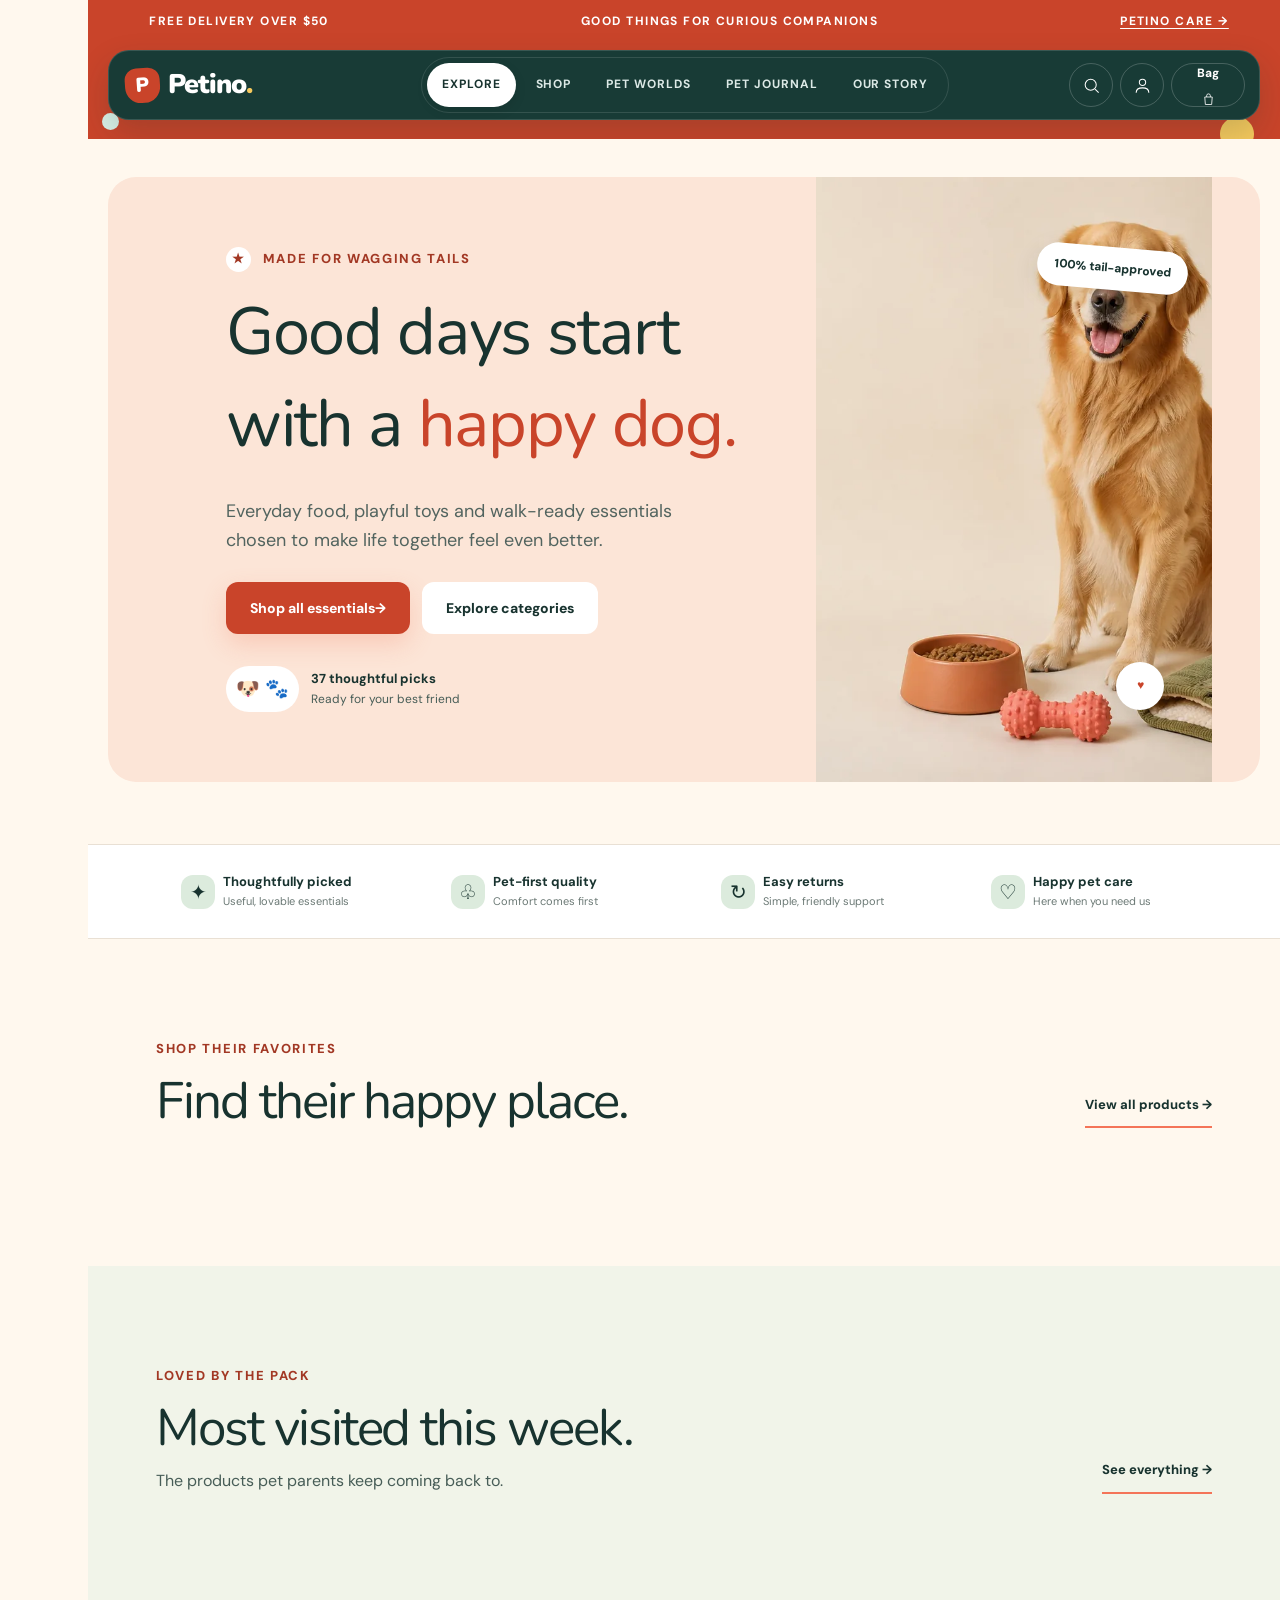
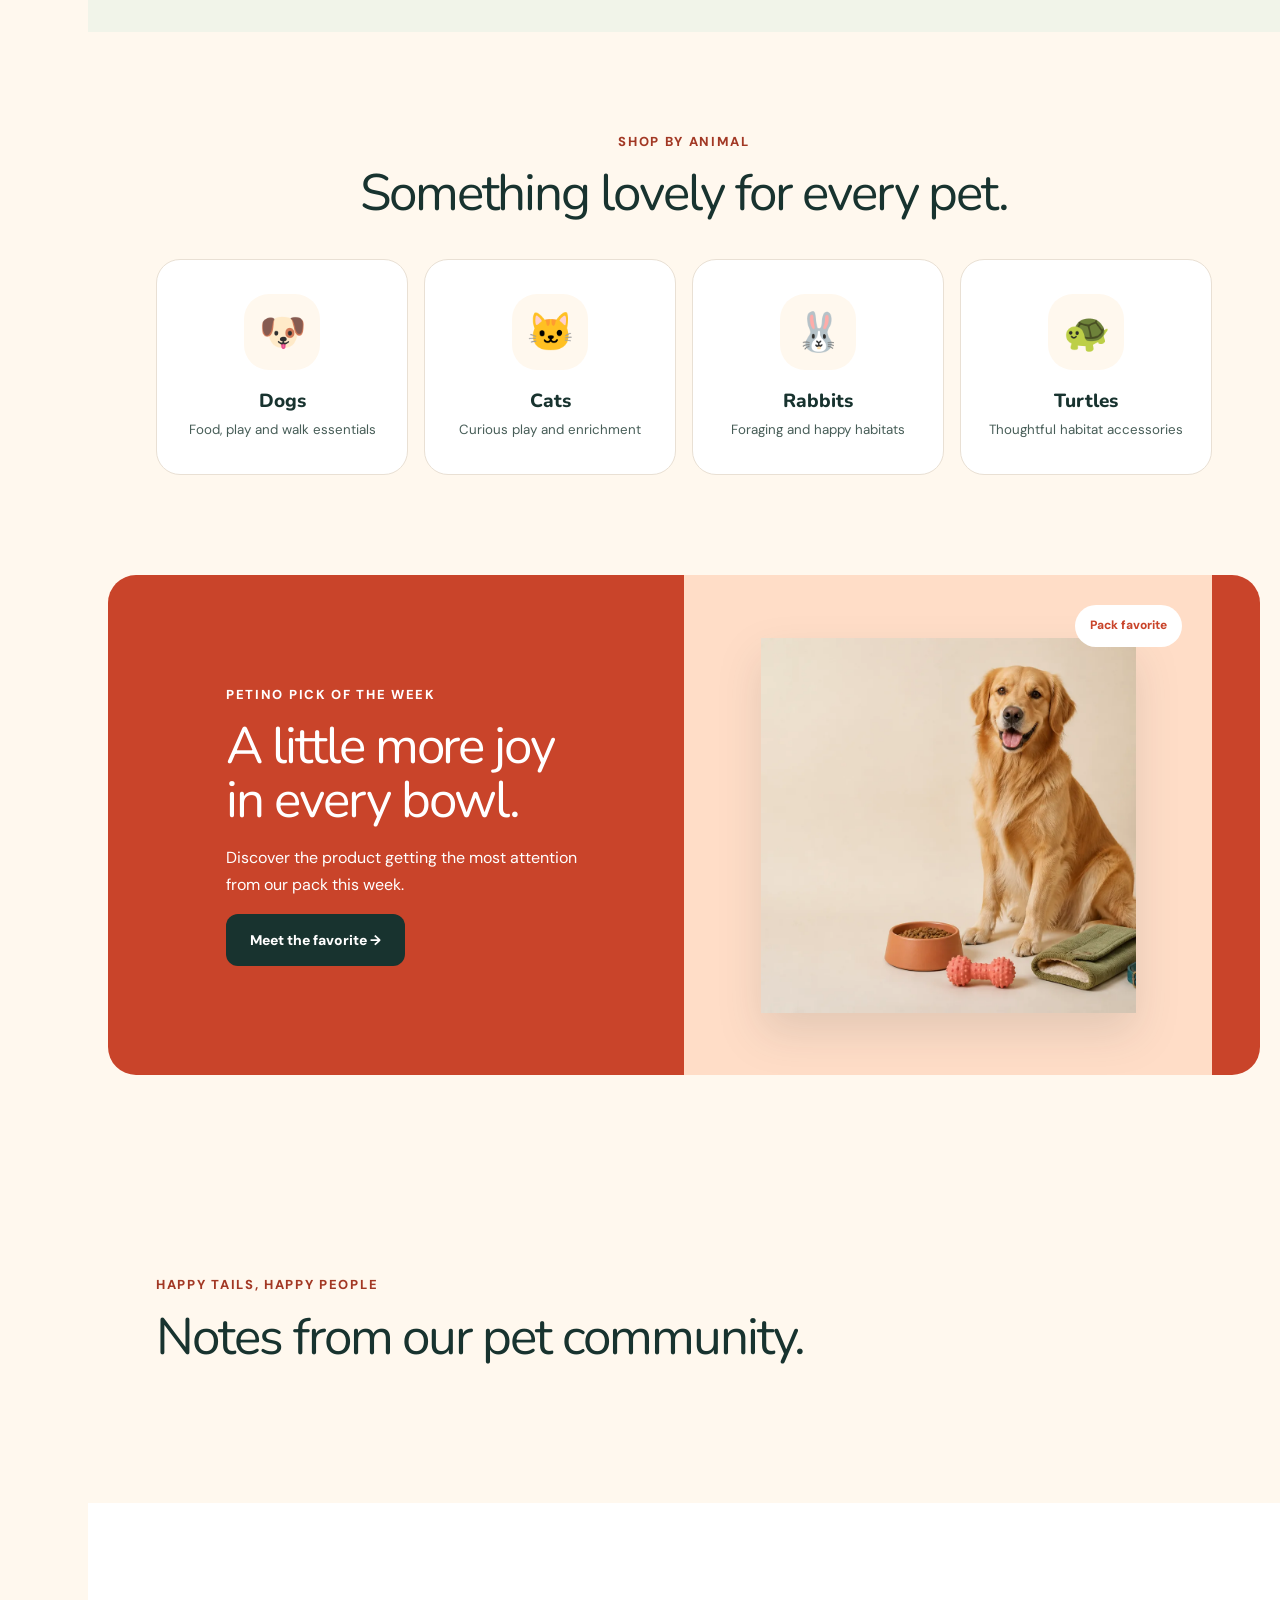
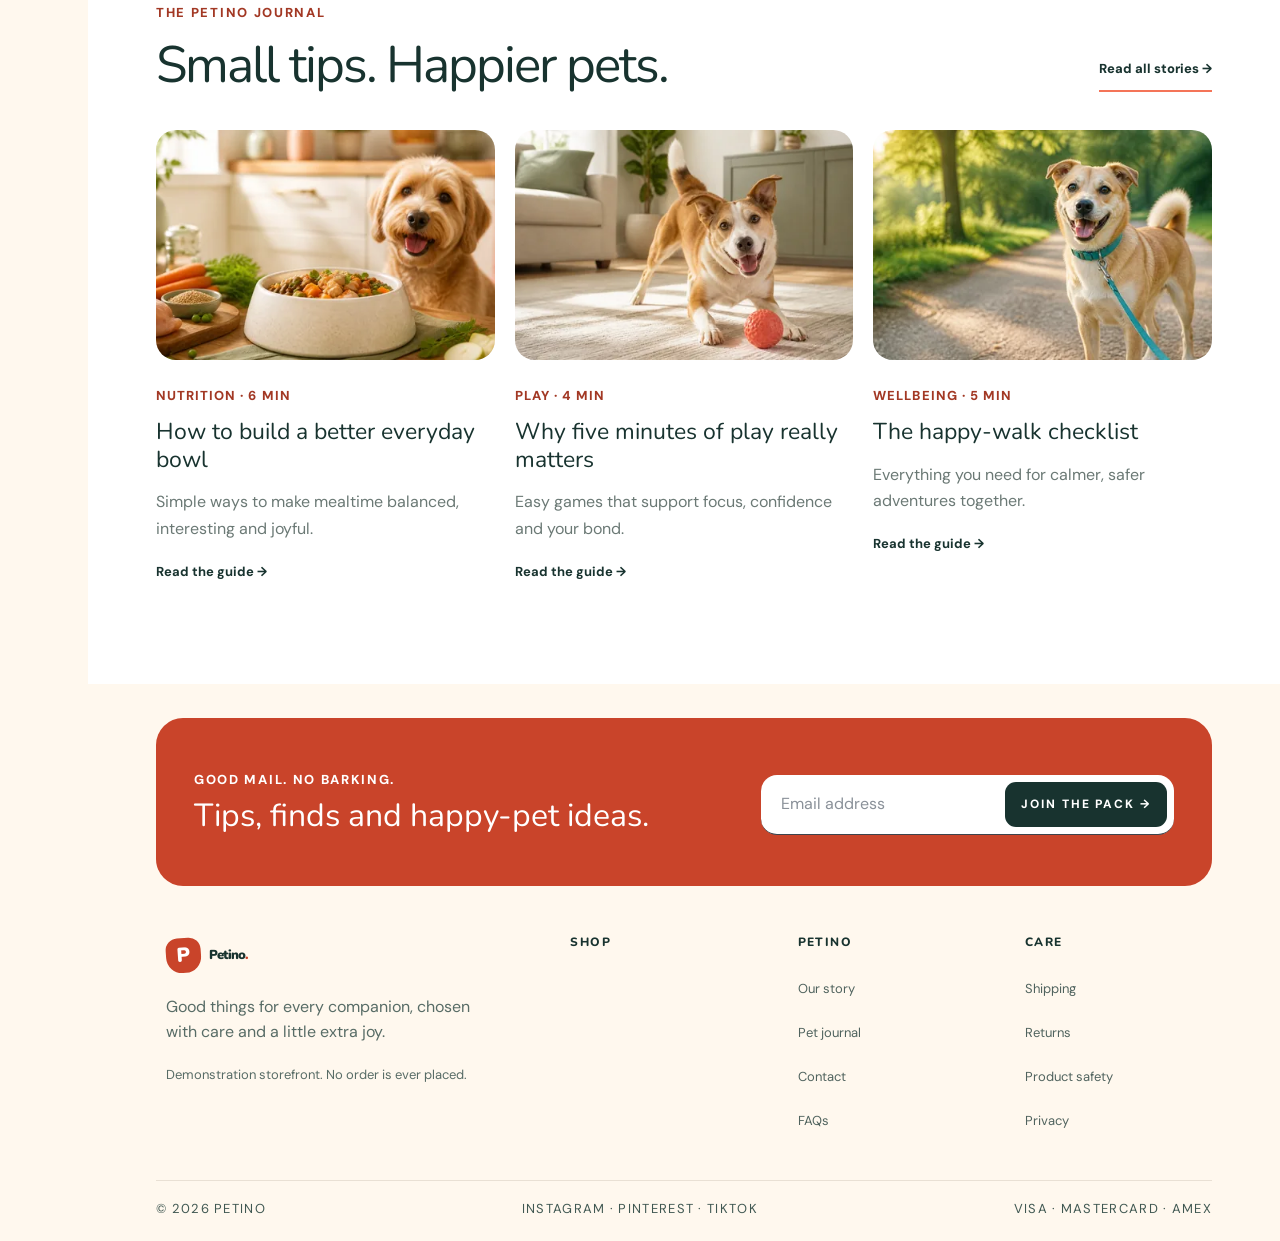
==== commit 20561baa: "Polish classic Petino storefront UI" ====
--- a/storefront/index.html
+++ b/storefront/index.html
@@ -14,14 +14,14 @@
     <span class="pet-orbit-head__ball pet-orbit-head__ball--a" aria-hidden="true"></span><span class="pet-orbit-head__ball pet-orbit-head__ball--b" aria-hidden="true"></span>
   </div>
   <main id="main" tabindex="-1">
-    <section class="pet-hero"><div class="wrap pet-hero__grid"><div class="pet-hero__copy"><p class="pet-kicker"><span>★</span> Made for wagging tails</p><h1>Good days start with a <em>happy dog.</em></h1><p>Everyday food, playful toys and walk-ready essentials chosen to make life together feel even better.</p><div class="pet-actions"><a class="pet-btn pet-btn--primary" href="shop.html">Shop all essentials <span>→</span></a><a class="pet-btn pet-btn--light" href="#categories">Explore categories</a></div><div class="pet-hero__proof"><span class="pet-faces">🐶 🐾</span><span><b>37 thoughtful picks</b><small>Ready for your best friend</small></span></div></div><div class="pet-hero__visual"><span class="pet-orbit pet-orbit--one">100% tail-approved</span><span class="pet-orbit pet-orbit--two">♥</span><img src="assets/petino-hero-960.png" srcset="assets/petino-hero-480.png 480w, assets/petino-hero-960.png 960w" sizes="(max-width: 767px) calc(100vw - 28px), (max-width: 1023px) 48vw, 56vw" alt="A happy golden retriever beside colorful Petino dog essentials" width="960" height="960" fetchpriority="high"></div></div></section>
+    <section class="pet-hero"><div class="wrap pet-hero__grid"><div class="pet-hero__copy"><p class="pet-kicker"><span>★</span> Made for wagging tails</p><h1>Good days start with a <em>happy dog.</em></h1><p>Everyday food, playful toys and walk-ready essentials chosen to make life together feel even better.</p><div class="pet-actions"><a class="pet-btn pet-btn--primary" href="shop.html">Shop all essentials <span>→</span></a><a class="pet-btn pet-btn--light" href="#categories">Explore categories</a></div><div class="pet-hero__proof"><span class="pet-faces">🐶 🐾</span><span><b>37 thoughtful picks</b><small>Ready for your best friend</small></span></div></div><div class="pet-hero__visual"><span class="pet-orbit pet-orbit--one">100% tail-approved</span><span class="pet-orbit pet-orbit--two">♥</span><img src="assets/petino-hero-960.webp" srcset="assets/petino-hero-480.webp 480w, assets/petino-hero-960.webp 960w" sizes="(max-width: 767px) calc(100vw - 28px), (max-width: 1023px) 48vw, 56vw" alt="A happy golden retriever beside colorful Petino dog essentials" width="960" height="960" fetchpriority="high"></div></div></section>
     <section class="pet-trust" aria-label="Shopping benefits"><div class="wrap pet-trust__grid"><div><span>✦</span><b>Thoughtfully picked</b><small>Useful, lovable essentials</small></div><div><span>♧</span><b>Pet-first quality</b><small>Comfort comes first</small></div><div><span>↻</span><b>Easy returns</b><small>Simple, friendly support</small></div><div><span>♡</span><b>Happy pet care</b><small>Here when you need us</small></div></div></section>
     <section class="pet-section" id="categories"><div class="wrap"><div class="pet-heading"><div><p class="pet-kicker">Shop their favorites</p><h2>Find their happy place.</h2></div><a href="shop.html">View all products →</a></div><div class="pet-categories" data-home-categories></div><p class="pet-error" data-catalog-error hidden></p></div></section>
     <section class="pet-section pet-section--tint" id="most-viewed"><div class="wrap"><div class="pet-heading"><div><p class="pet-kicker">Loved by the pack</p><h2>Most visited this week.</h2><p>The products pet parents keep coming back to.</p></div><a href="shop.html">See everything →</a></div><div class="pet-product-grid" data-most-viewed></div></div></section>
     <section class="pet-section"><div class="wrap"><div class="pet-heading pet-heading--center"><div><p class="pet-kicker">Shop by animal</p><h2>Something lovely for every pet.</h2></div></div><div class="pet-needs pet-animals"><a href="shop.html"><span>🐶</span><b>Dogs</b><small>Food, play and walk essentials</small></a><a href="shop.html?cat=cat-essentials"><span>🐱</span><b>Cats</b><small>Curious play and enrichment</small></a><a href="shop.html?cat=rabbit-essentials"><span>🐰</span><b>Rabbits</b><small>Foraging and happy habitats</small></a><a href="shop.html?cat=turtle-essentials"><span>🐢</span><b>Turtles</b><small>Thoughtful habitat accessories</small></a></div></div></section>
-    <section class="pet-feature"><div class="wrap pet-feature__grid"><div class="pet-feature__copy"><p class="pet-kicker">Petino pick of the week</p><h2 data-feature-name>A little more joy in every bowl.</h2><p>Discover the product getting the most attention from our pack this week.</p><a class="pet-btn pet-btn--dark" data-feature-link href="shop.html">Meet the favorite →</a></div><div class="pet-feature__image"><span data-feature-badge>Pack favorite</span><img data-feature-image src="assets/petino-hero-480.png" srcset="assets/petino-hero-480.png 480w, assets/petino-hero-960.png 960w" sizes="(max-width: 767px) 80vw, 38vw" alt="Petino featured product" width="960" height="960" loading="lazy"></div></div></section>
+    <section class="pet-feature"><div class="wrap pet-feature__grid"><div class="pet-feature__copy"><p class="pet-kicker">Petino pick of the week</p><h2 data-feature-name>A little more joy in every bowl.</h2><p>Discover the product getting the most attention from our pack this week.</p><a class="pet-btn pet-btn--dark" data-feature-link href="shop.html">Meet the favorite →</a></div><div class="pet-feature__image"><span data-feature-badge>Pack favorite</span><img data-feature-image src="assets/petino-hero-480.webp" srcset="assets/petino-hero-480.webp 480w, assets/petino-hero-960.webp 960w" sizes="(max-width: 767px) 80vw, 38vw" alt="Petino featured product" width="960" height="960" loading="lazy"></div></div></section>
     <section class="pet-section" id="reviews"><div class="wrap"><div class="pet-heading"><div><p class="pet-kicker">Happy tails, happy people</p><h2>Notes from our pet community.</h2></div><div class="pet-review-summary" data-review-summary></div></div><p class="pet-sample-note" data-review-note hidden></p><div class="pet-reviews" data-review-list></div></div></section>
-    <section class="pet-section pet-journal"><div class="wrap"><div class="pet-heading"><div><p class="pet-kicker">The Petino journal</p><h2>Small tips. Happier pets.</h2></div><a href="/blog">Read all stories →</a></div><div class="pet-articles"><a href="/article?slug=better-everyday-bowl"><span class="pet-article__art"><img src="assets/articles/better-bowl-480.png" srcset="assets/articles/better-bowl-480.png 480w, assets/articles/better-bowl-960.png 960w" sizes="(max-width: 767px) calc(100vw - 28px), (max-width: 1023px) 48vw, 380px" alt="A happy dog beside a wholesome food bowl" width="960" height="576" loading="lazy"></span><small>Nutrition · 6 min</small><h3>How to build a better everyday bowl</h3><p>Simple ways to make mealtime balanced, interesting and joyful.</p><b>Read the guide →</b></a><a href="/article?slug=five-minutes-of-play"><span class="pet-article__art"><img src="assets/articles/play-matters-480.png" srcset="assets/articles/play-matters-480.png 480w, assets/articles/play-matters-960.png 960w" sizes="(max-width: 767px) calc(100vw - 28px), (max-width: 1023px) 48vw, 380px" alt="A dog playing with a coral ball" width="960" height="576" loading="lazy"></span><small>Play · 4 min</small><h3>Why five minutes of play really matters</h3><p>Easy games that support focus, confidence and your bond.</p><b>Read the guide →</b></a><a href="/article?slug=happy-walk-checklist"><span class="pet-article__art"><img src="assets/articles/happy-walk-480.png" srcset="assets/articles/happy-walk-480.png 480w, assets/articles/happy-walk-960.png 960w" sizes="(max-width: 767px) calc(100vw - 28px), (max-width: 1023px) 48vw, 380px" alt="A happy dog ready for a park walk" width="960" height="576" loading="lazy"></span><small>Wellbeing · 5 min</small><h3>The happy-walk checklist</h3><p>Everything you need for calmer, safer adventures together.</p><b>Read the guide →</b></a></div></div></section>
+    <section class="pet-section pet-journal"><div class="wrap"><div class="pet-heading"><div><p class="pet-kicker">The Petino journal</p><h2>Small tips. Happier pets.</h2></div><a href="/blog">Read all stories →</a></div><div class="pet-articles"><a href="/article?slug=better-everyday-bowl"><span class="pet-article__art"><img src="assets/articles/better-bowl-480.webp" srcset="assets/articles/better-bowl-480.webp 480w, assets/articles/better-bowl-960.webp 960w" sizes="(max-width: 767px) calc(100vw - 28px), (max-width: 1023px) 48vw, 380px" alt="A happy dog beside a wholesome food bowl" width="960" height="576" loading="lazy"></span><small>Nutrition · 6 min</small><h3>How to build a better everyday bowl</h3><p>Simple ways to make mealtime balanced, interesting and joyful.</p><b>Read the guide →</b></a><a href="/article?slug=five-minutes-of-play"><span class="pet-article__art"><img src="assets/articles/play-matters-480.webp" srcset="assets/articles/play-matters-480.webp 480w, assets/articles/play-matters-960.webp 960w" sizes="(max-width: 767px) calc(100vw - 28px), (max-width: 1023px) 48vw, 380px" alt="A dog playing with a coral ball" width="960" height="576" loading="lazy"></span><small>Play · 4 min</small><h3>Why five minutes of play really matters</h3><p>Easy games that support focus, confidence and your bond.</p><b>Read the guide →</b></a><a href="/article?slug=happy-walk-checklist"><span class="pet-article__art"><img src="assets/articles/happy-walk-480.webp" srcset="assets/articles/happy-walk-480.webp 480w, assets/articles/happy-walk-960.webp 960w" sizes="(max-width: 767px) calc(100vw - 28px), (max-width: 1023px) 48vw, 380px" alt="A happy dog ready for a park walk" width="960" height="576" loading="lazy"></span><small>Wellbeing · 5 min</small><h3>The happy-walk checklist</h3><p>Everything you need for calmer, safer adventures together.</p><b>Read the guide →</b></a></div></div></section>
   </main>
   <footer class="pet-footer pet-footer--note"><div class="wrap"><div class="pet-footer-note__signup"><div><p class="pet-kicker">Good mail. No barking.</p><h2>Tips, finds and happy-pet ideas.</h2></div><div><div class="sub pet-footer-note__form"><label class="sr" for="nl">Email address</label><input id="nl" type="email" placeholder="Email address" autocomplete="email" required><button type="button">Join the pack →</button></div></div></div><div class="pet-footer__grid pet-footer-note__grid"><div><a class="pet-logo" href="index.html"><span class="pet-logo__mark">P</span>Petino<span class="pet-logo__dot">.</span></a><p>Good things for every companion, chosen with care and a little extra joy.</p><small>Demonstration storefront. No order is ever placed.</small></div><div><h4>Shop</h4><ul data-collections></ul></div><div><h4>Petino</h4><ul><li><a href="/about-us">Our story</a></li><li><a href="/blog">Pet journal</a></li><li><a href="/contact-us">Contact</a></li><li><a href="/terms">FAQs</a></li></ul></div><div><h4>Care</h4><ul><li><a href="/terms#delivery">Shipping</a></li><li><a href="/terms#returns">Returns</a></li><li><a href="/terms#warranty">Product safety</a></li><li><a href="/privacy">Privacy</a></li></ul></div></div><div class="pet-footer__bottom pet-footer-note__bottom"><span>© 2026 Petino</span><span>Instagram · Pinterest · TikTok</span><span>Visa · Mastercard · Amex</span></div></div></footer>
 </div>
--- a/storefront/styles.css
+++ b/storefront/styles.css
@@ -49,7 +49,11 @@
   --mid:460ms;
   --slow:720ms;
 
-  --radius:2px;
+  --radius-control:12px;
+  --radius-card:20px;
+  --radius-panel:28px;
+  --radius-pill:999px;
+  --radius:var(--radius-control);
   --rail:56px;
   --maxw:1440px;
   --pad:48px;
--- a/storefront/petino-home.css
+++ b/storefront/petino-home.css
@@ -67,7 +67,25 @@
 }
 @media (max-width:767px){
   .pet-orbit-head{top:-44px}
-  .pet-hero h1{font-size:52px;line-height:1.38;max-width:14ch}
+  .pet-hero__copy{padding:30px 22px 22px}
+  .pet-hero h1{font-size:clamp(44px,12.5vw,50px);line-height:1.34;max-width:11ch;letter-spacing:-.04em}
+  .pet-hero__copy>p:nth-of-type(2){margin:18px 0;line-height:1.55}
+  .pet-hero__proof{display:none}
+  .pet-actions{gap:8px}
+  .pet-btn{min-height:48px}
+  .pet-hero__visual{height:270px}
   .pet-trust__grid{gap:20px}
   .pet-category img{left:17px;right:17px;bottom:17px;width:calc(100% - 34px);height:62%}
+  #reviews .pet-heading{align-items:flex-start;flex-direction:column;gap:10px}
+  .pet-review-summary{max-width:100%;font-size:28px}
 }
+
+/* 2026 component tokens: soft where content is held, square where sections
+   meet the viewport. Tiny labels stay readable without inflating the layout. */
+.petino-home{--radius-control:12px;--radius-card:20px;--radius-panel:28px;--radius-pill:999px}
+.pet-kicker,.pet-view-count,.pet-category small,.pet-articles small,.pet-articles b,
+.pet-review-summary small,.pet-review figcaption,.pet-footer-note__bottom,.pet-footer--note small{font-size:13px}
+.pet-hero__grid,.pet-feature__grid{border-radius:var(--radius-panel)}
+.pet-category,.pet-viewed,.pet-review,.pet-article__art{border-radius:var(--radius-card)}
+.pet-btn,.pet-newsletter .sub{border-radius:var(--radius-control)}
+.pet-orbit,.pet-feature__image span{border-radius:var(--radius-pill)}
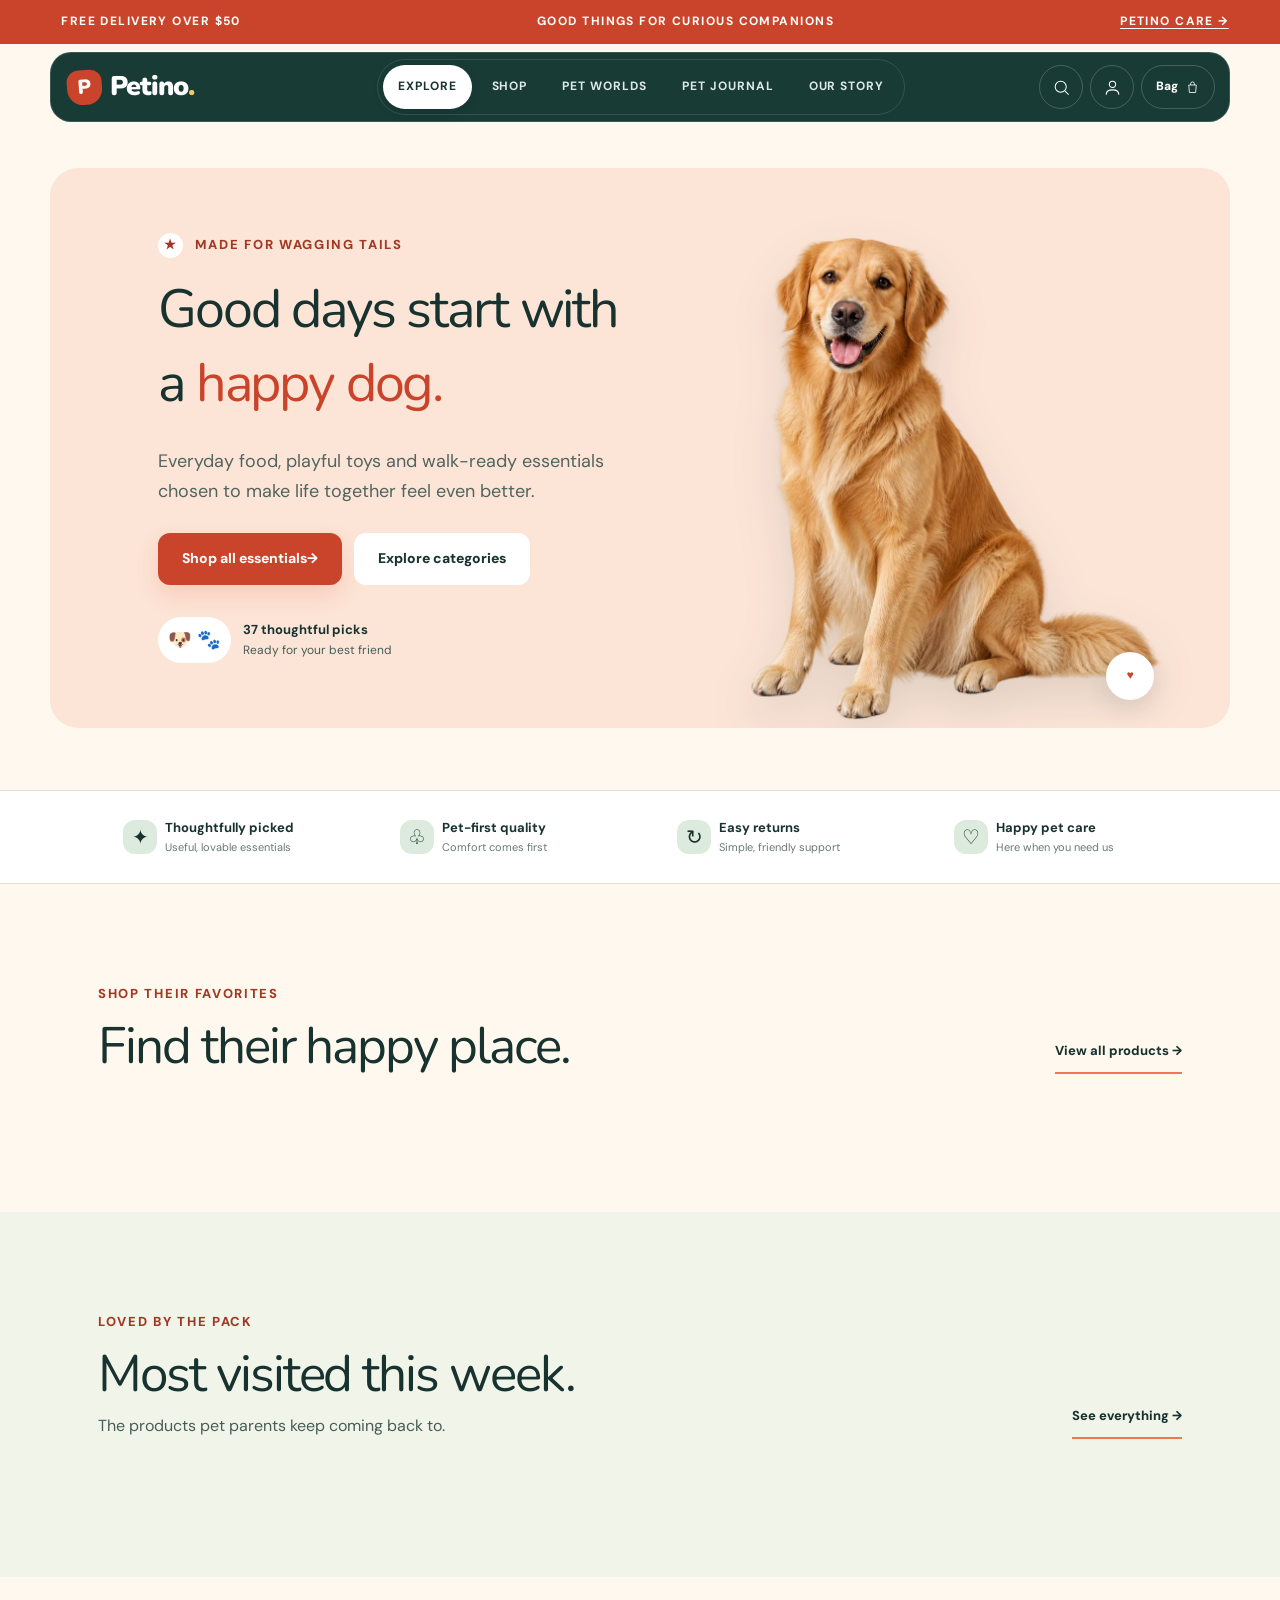
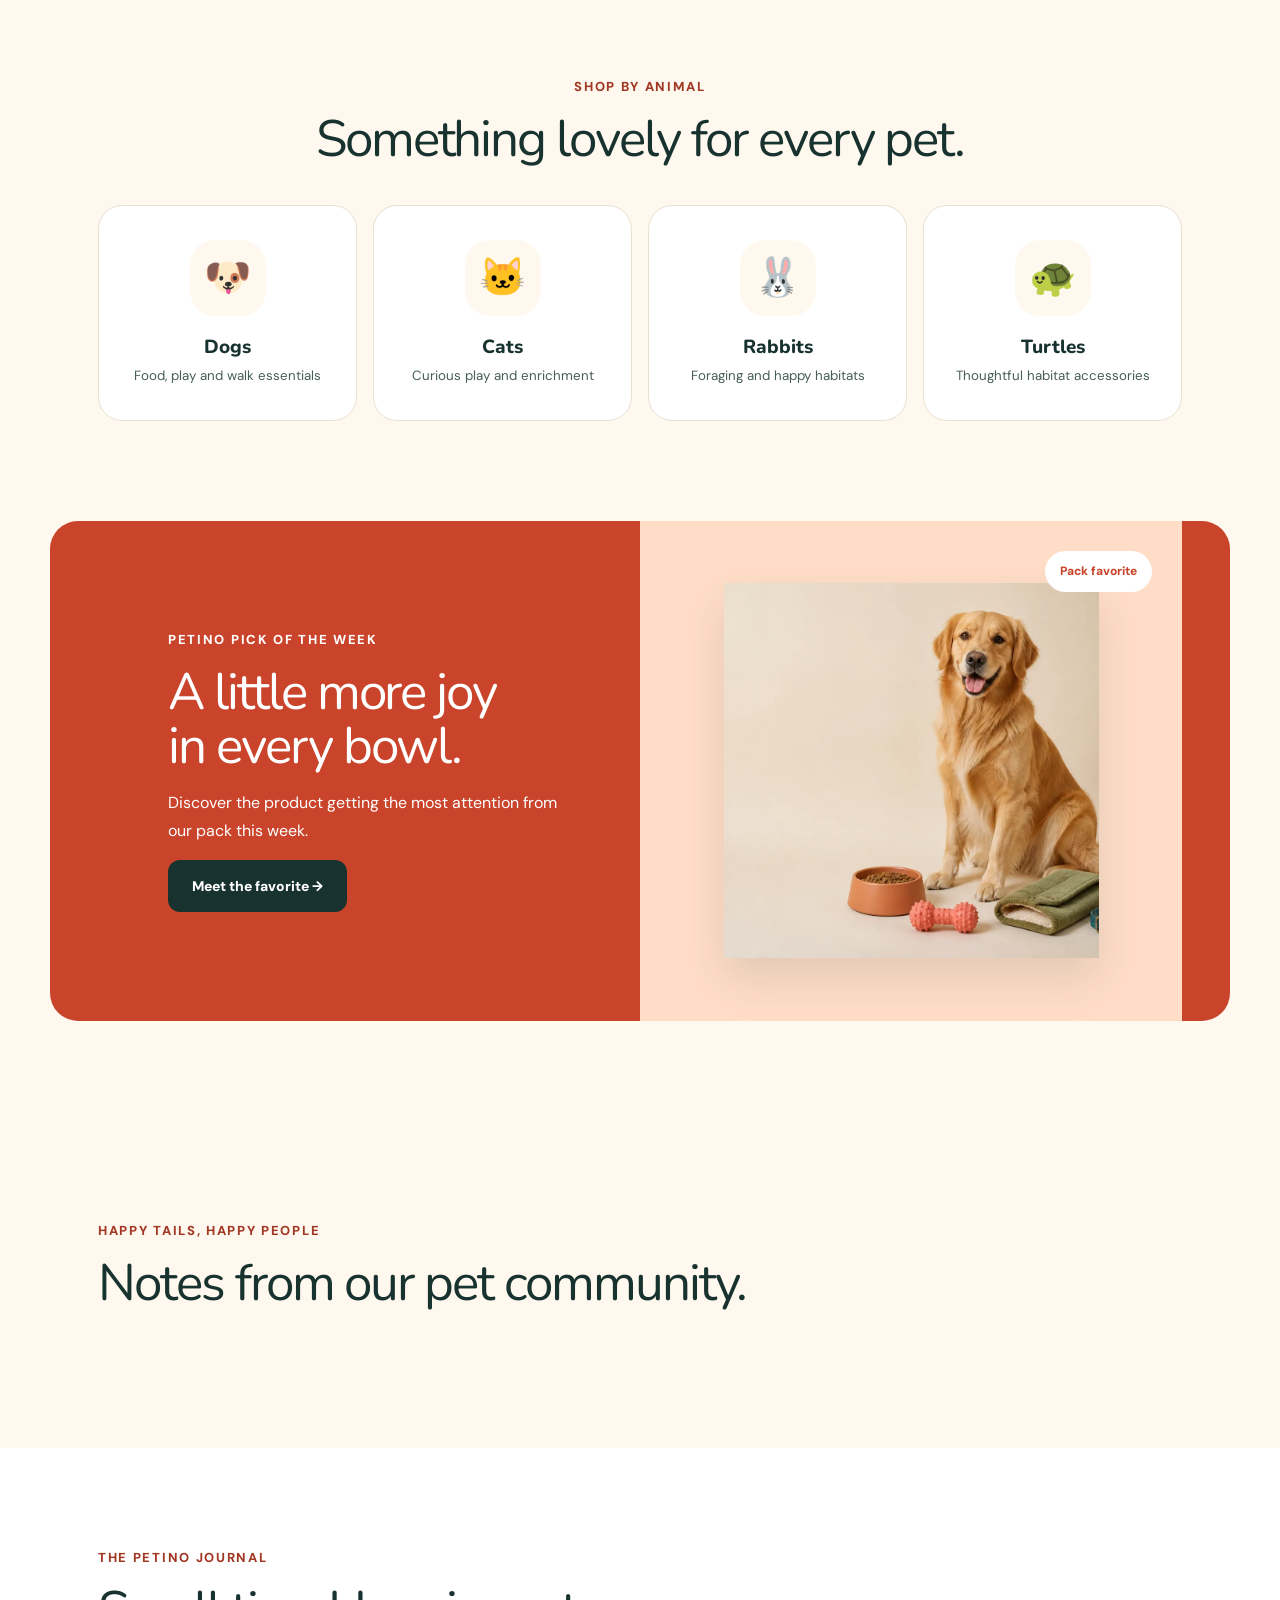
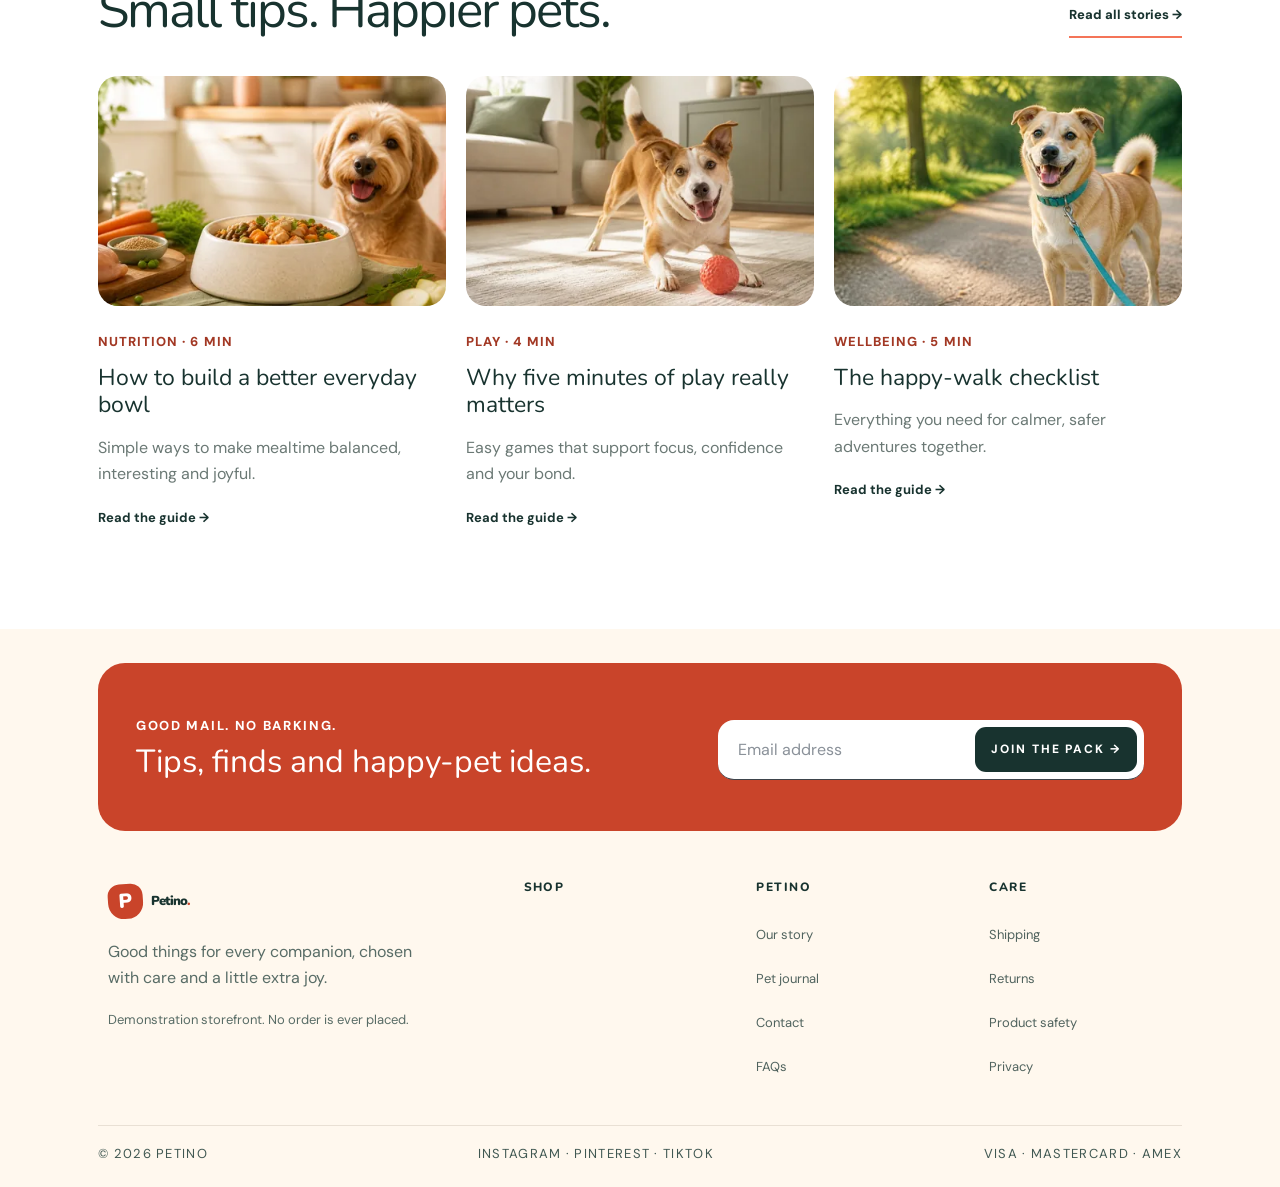
==== commit 3d0872cc: "Unify Petino layout and repair editorial pages" ====
--- a/storefront/index.html
+++ b/storefront/index.html
@@ -14,7 +14,7 @@
     <span class="pet-orbit-head__ball pet-orbit-head__ball--a" aria-hidden="true"></span><span class="pet-orbit-head__ball pet-orbit-head__ball--b" aria-hidden="true"></span>
   </div>
   <main id="main" tabindex="-1">
-    <section class="pet-hero"><div class="wrap pet-hero__grid"><div class="pet-hero__copy"><p class="pet-kicker"><span>★</span> Made for wagging tails</p><h1>Good days start with a <em>happy dog.</em></h1><p>Everyday food, playful toys and walk-ready essentials chosen to make life together feel even better.</p><div class="pet-actions"><a class="pet-btn pet-btn--primary" href="shop.html">Shop all essentials <span>→</span></a><a class="pet-btn pet-btn--light" href="#categories">Explore categories</a></div><div class="pet-hero__proof"><span class="pet-faces">🐶 🐾</span><span><b>37 thoughtful picks</b><small>Ready for your best friend</small></span></div></div><div class="pet-hero__visual"><span class="pet-orbit pet-orbit--one">100% tail-approved</span><span class="pet-orbit pet-orbit--two">♥</span><img src="assets/petino-hero-960.webp" srcset="assets/petino-hero-480.webp 480w, assets/petino-hero-960.webp 960w" sizes="(max-width: 767px) calc(100vw - 28px), (max-width: 1023px) 48vw, 56vw" alt="A happy golden retriever beside colorful Petino dog essentials" width="960" height="960" fetchpriority="high"></div></div></section>
+    <section class="pet-hero"><div class="wrap pet-hero__grid"><div class="pet-hero__copy"><p class="pet-kicker"><span>★</span> Made for wagging tails</p><h1>Good days start with a <em>happy dog.</em></h1><p>Everyday food, playful toys and walk-ready essentials chosen to make life together feel even better.</p><div class="pet-actions"><a class="pet-btn pet-btn--primary" href="shop.html">Shop all essentials <span>→</span></a><a class="pet-btn pet-btn--light" href="#categories">Explore categories</a></div><div class="pet-hero__proof"><span class="pet-faces">🐶 🐾</span><span><b>37 thoughtful picks</b><small>Ready for your best friend</small></span></div></div><div class="pet-hero__visual"><span class="pet-orbit pet-orbit--two">♥</span><img src="assets/petino-dog-cutout-960.webp" srcset="assets/petino-dog-cutout-480.webp 480w, assets/petino-dog-cutout-960.webp 960w" sizes="(max-width: 767px) calc(100vw - 28px), (max-width: 1023px) 48vw, 48vw" alt="A happy golden retriever sitting" width="960" height="1008" fetchpriority="high"></div></div></section>
     <section class="pet-trust" aria-label="Shopping benefits"><div class="wrap pet-trust__grid"><div><span>✦</span><b>Thoughtfully picked</b><small>Useful, lovable essentials</small></div><div><span>♧</span><b>Pet-first quality</b><small>Comfort comes first</small></div><div><span>↻</span><b>Easy returns</b><small>Simple, friendly support</small></div><div><span>♡</span><b>Happy pet care</b><small>Here when you need us</small></div></div></section>
     <section class="pet-section" id="categories"><div class="wrap"><div class="pet-heading"><div><p class="pet-kicker">Shop their favorites</p><h2>Find their happy place.</h2></div><a href="shop.html">View all products →</a></div><div class="pet-categories" data-home-categories></div><p class="pet-error" data-catalog-error hidden></p></div></section>
     <section class="pet-section pet-section--tint" id="most-viewed"><div class="wrap"><div class="pet-heading"><div><p class="pet-kicker">Loved by the pack</p><h2>Most visited this week.</h2><p>The products pet parents keep coming back to.</p></div><a href="shop.html">See everything →</a></div><div class="pet-product-grid" data-most-viewed></div></div></section>
--- a/storefront/petino-home.css
+++ b/storefront/petino-home.css
@@ -89,3 +89,75 @@
 .pet-category,.pet-viewed,.pet-review,.pet-article__art{border-radius:var(--radius-card)}
 .pet-btn,.pet-newsletter .sub{border-radius:var(--radius-control)}
 .pet-orbit,.pet-feature__image span{border-radius:var(--radius-pill)}
+
+/* One classic shell on every route. The inherited Watchino rail used to add a
+   one-sided 32/56px offset and the shell background looked like a box behind
+   the green navigation. */
+body.petino-home .page{margin-left:0;padding-left:0}
+body.petino-home .pet-orbit-head{
+  padding-bottom:0;
+  background:transparent;
+  overflow:visible;
+}
+.pet-announcement--orbit{background:var(--pet-coral-ink)}
+body.petino-home .pet-header--orbit{
+  padding-block:8px;
+  border:0;
+  background:transparent;
+  backdrop-filter:none;
+  box-shadow:none;
+}
+body.petino-home .pet-header--orbit .pet-orbit-nav{
+  width:min(1180px,calc(100% - 40px));
+  max-width:none;
+  height:70px;
+  margin-inline:auto;
+  box-shadow:none;
+}
+body.petino-home .pet-header--orbit .pet-orbit-bag{
+  display:inline-flex;
+  align-items:center;
+  justify-content:center;
+  flex-flow:row nowrap;
+  min-width:74px;
+  white-space:nowrap;
+}
+.pet-header--orbit .pet-orbit-bag>span:first-child,
+.pet-header--orbit .pet-orbit-bag>svg,
+.pet-header--orbit .pet-orbit-bag>.cartdot{flex:0 0 auto}
+.pet-orbit-head__ball{display:none}
+
+@media(max-width:1023px){
+  body.petino-home .pet-header--orbit .pet-orbit-nav{width:min(1180px,calc(100% - 28px))}
+}
+@media(max-width:767px){
+  body.petino-home .pet-header--orbit .pet-orbit-nav{height:61px}
+  body.petino-home .pet-header--orbit .pet-orbit-bag{width:44px;min-width:44px;padding-inline:0}
+}
+
+/* Unified, background-free hero artwork. */
+.pet-hero__grid{min-height:560px;background:#fce5d7}
+.pet-hero h1{max-width:15ch;font-size:clamp(44px,4.2vw,58px);line-height:1.38;letter-spacing:-.04em}
+.pet-hero__visual{background:transparent}
+.pet-hero__visual img{
+  inset:18px 20px 0;
+  width:calc(100% - 40px);
+  height:calc(100% - 18px);
+  object-fit:contain;
+  object-position:center bottom;
+  filter:drop-shadow(0 22px 24px rgba(24,51,47,.12));
+}
+.pet-orbit--two{right:28px;bottom:28px}
+@media(min-width:1024px){
+  .pet-hero__grid{grid-template-columns:minmax(0,1.05fr) minmax(0,.95fr)}
+  .pet-hero__copy{padding:60px 36px 60px 60px}
+}
+@media(min-width:768px) and (max-width:1023px){
+  .pet-hero h1{font-size:clamp(44px,5.5vw,56px)}
+  .pet-hero__copy{padding:48px 24px 48px 40px}
+}
+@media(max-width:767px){
+  .pet-hero h1{font-size:clamp(40px,11vw,46px);line-height:1.38;max-width:12ch}
+  .pet-hero__visual{height:330px}
+  .pet-hero__visual img{inset:8px 14px 0;width:calc(100% - 28px);height:calc(100% - 8px)}
+}
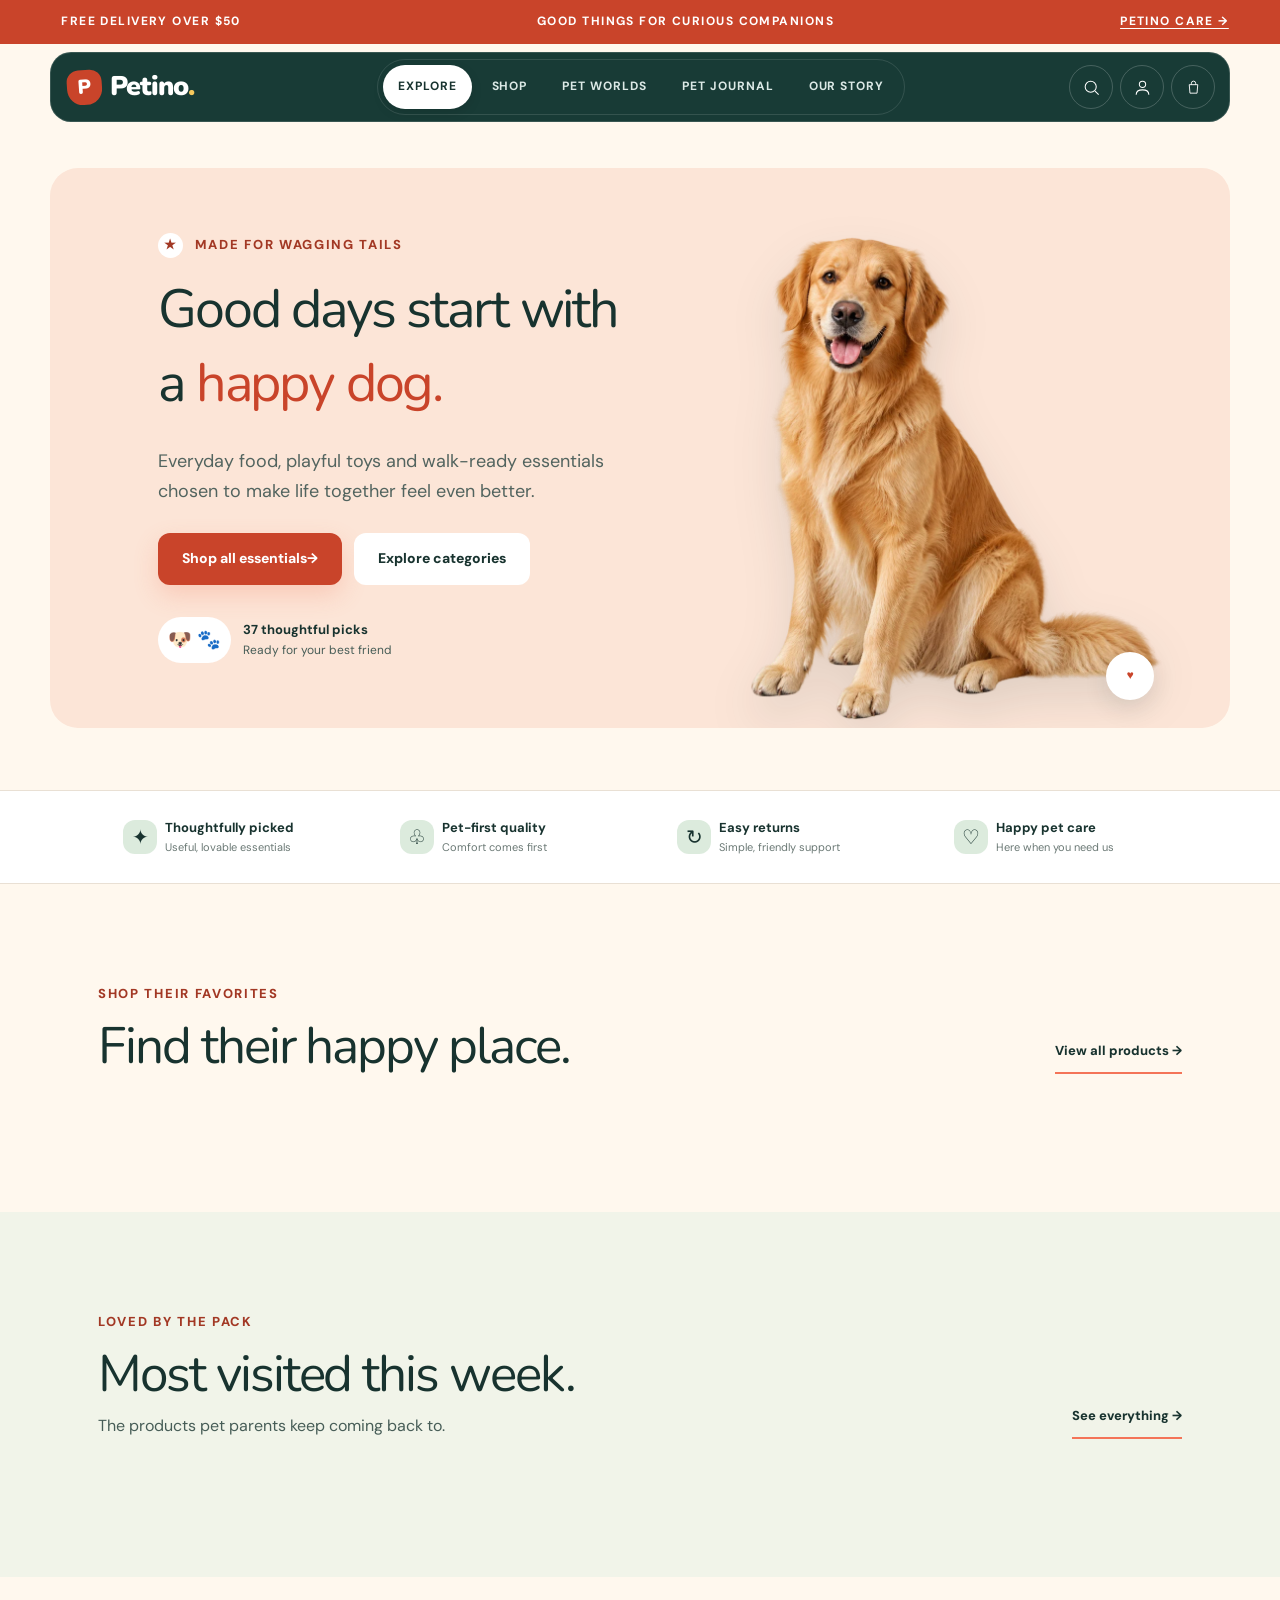
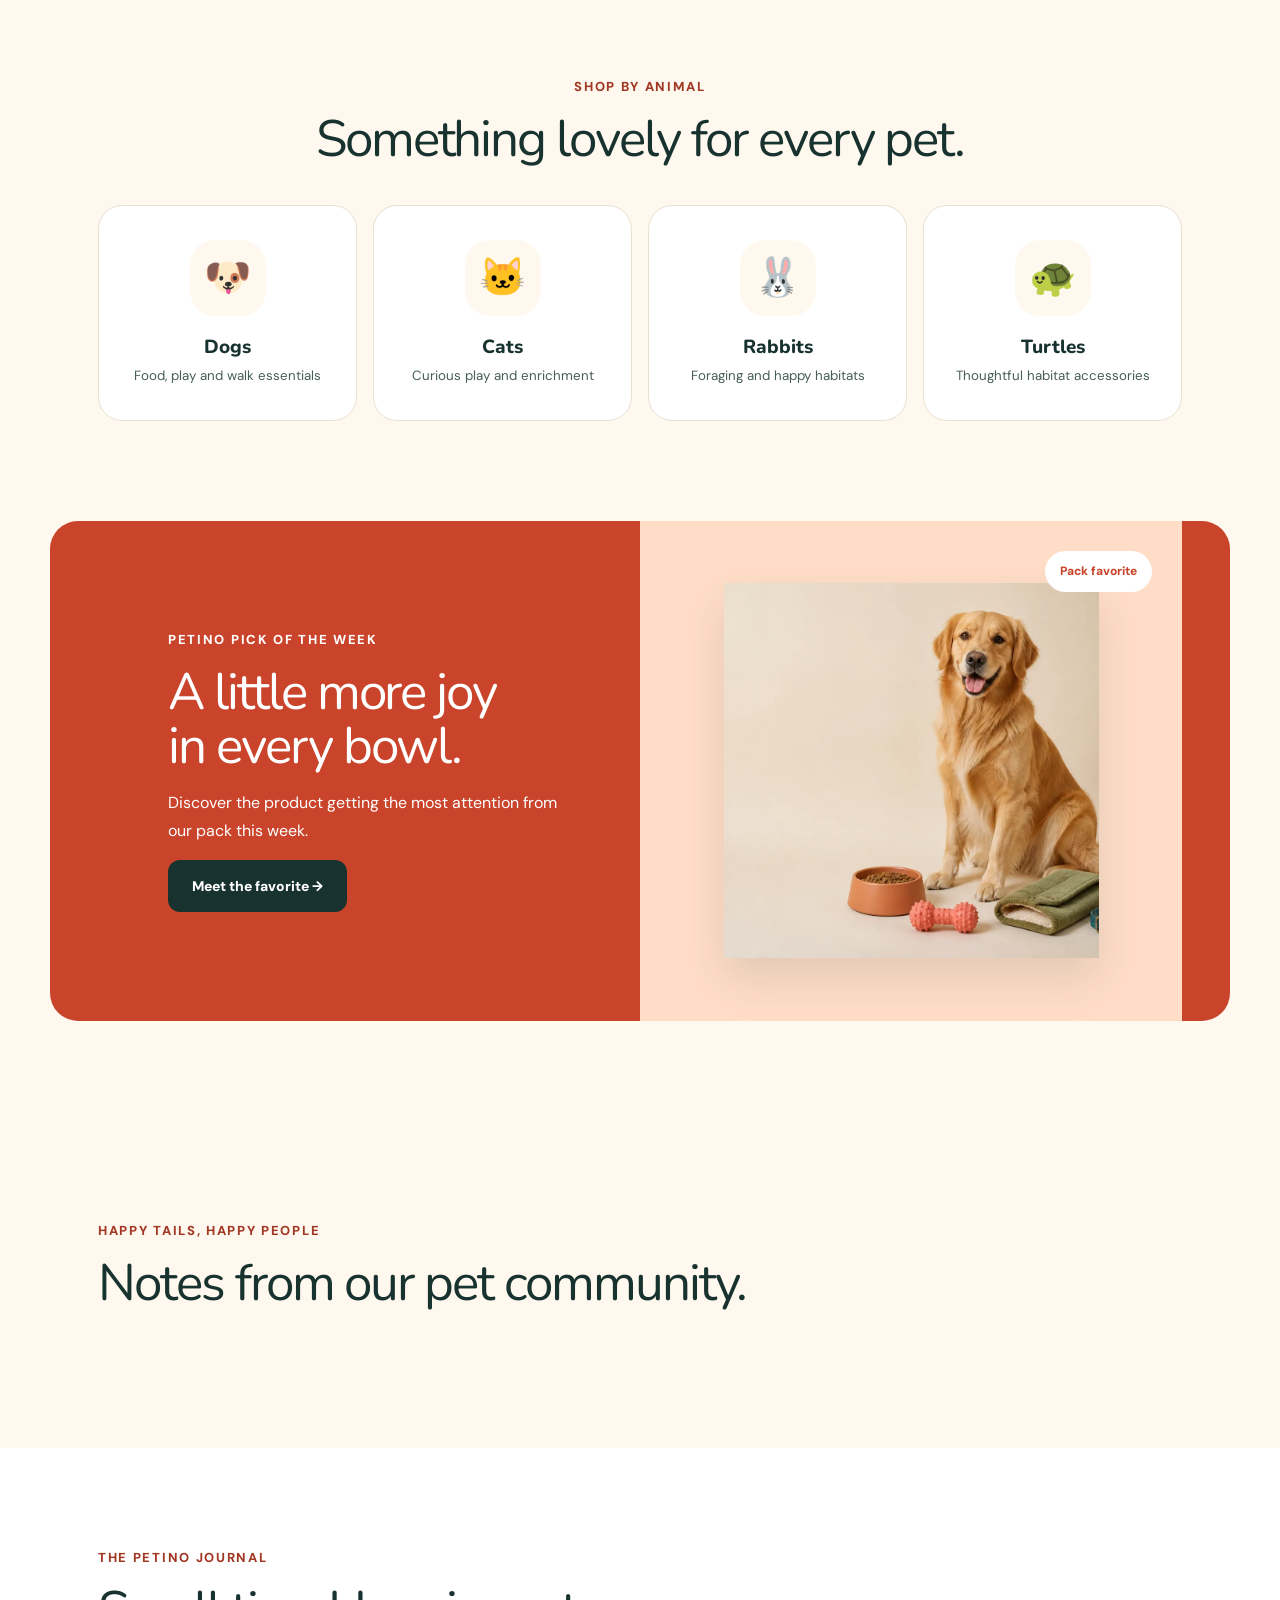
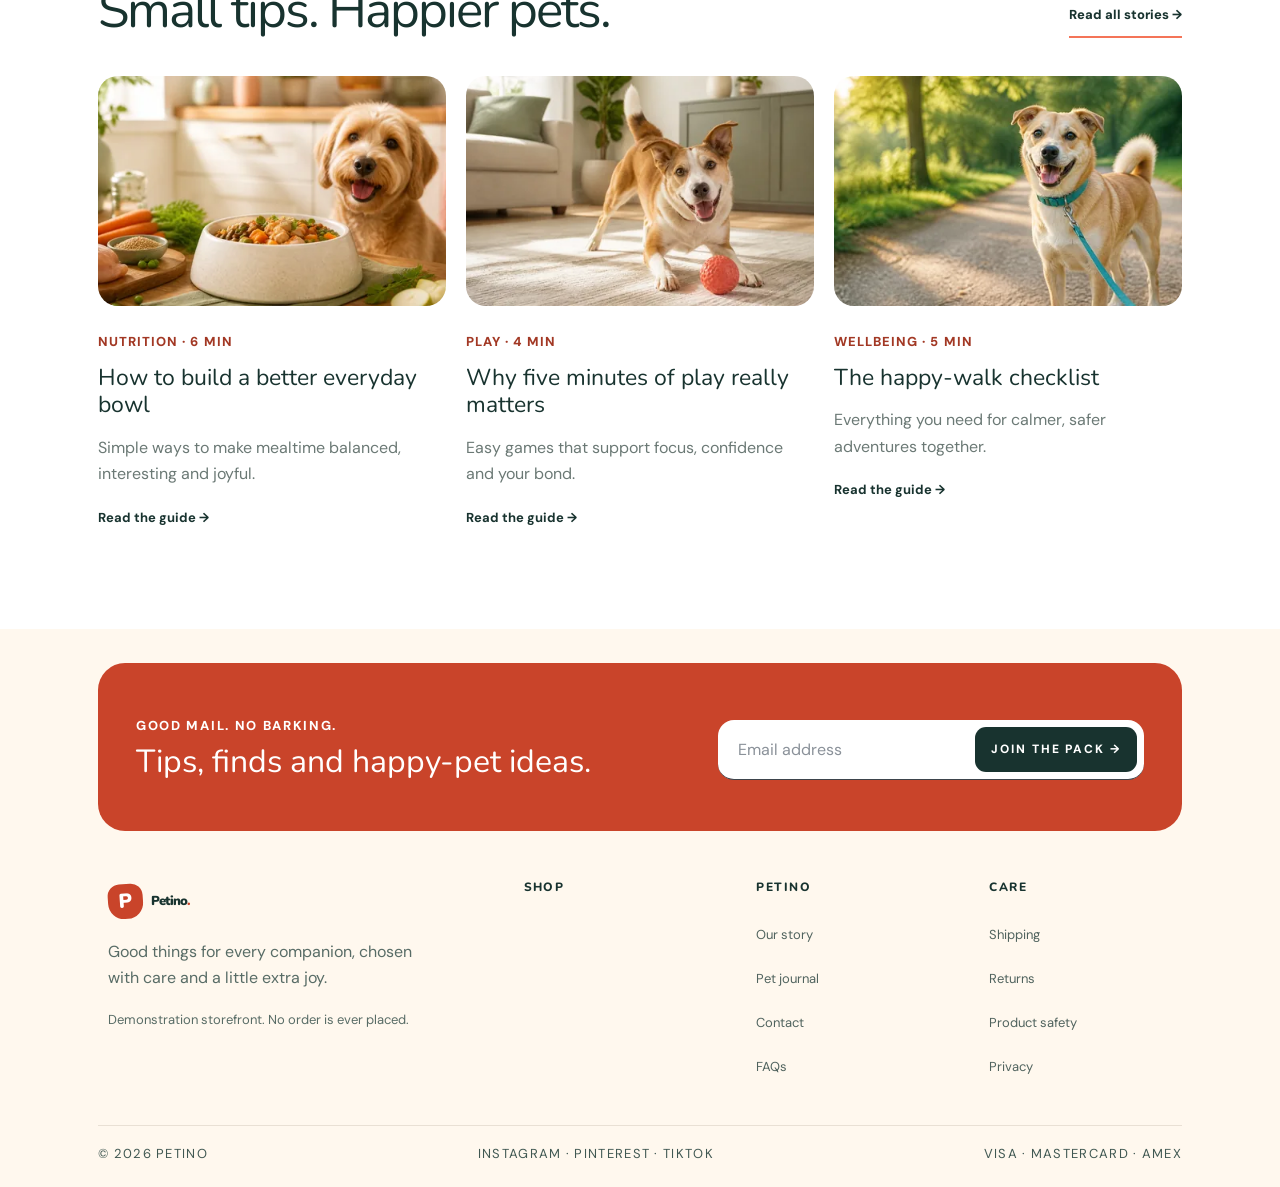
==== commit 69ebb426: "Fix navigation state and simplify shared chrome" ====
--- a/storefront/index.html
+++ b/storefront/index.html
@@ -4,7 +4,7 @@
   <meta charset="utf-8"><meta name="viewport" content="width=device-width, initial-scale=1">
   <title>Petino — Happy essentials for dogs</title><meta name="description" content="Shop thoughtful food, toys, clothing and walking essentials for happier dogs.">
   <meta name="shop-name" content="Petino"><meta name="pajulina-app-name" content="Petino Storefront"><meta name="pajulina-client-id" content="01a00cc4-62f0-7279-a38f-f8738e69f34d"><meta name="pajulina-shop-id" content="15543"><meta name="pajulina-shop-name" content="Petino"><meta name="pajulina-shop-domain" content="petino-CwLJbhQn.myselldone.com"><meta name="pajulina-storefront-shop-handle" content="petino-CwLJbhQn"><meta name="pajulina-dashboard-path" content="/dashboard/"><meta name="pajulina-callback-path" content="/callback/"><meta name="pajulina-selldone-base" content="https://selldone.com"><meta name="pajulina-api-base" content="https://api.selldone.com"><meta name="pajulina-xapi-base" content="https://xapi.selldone.com"><meta name="pajulina-auth-prompt" content="consent"><meta name="shop-prefix-address" content=""><meta name="custom-home" content="shop"><meta content="https://selldone.com" name="service-url"><meta content="https://xapi.selldone.com" name="selldone-xapi"><meta content="https://cdn.selldone.com/app" name="selldone-cdn-images">
-  <link rel="preconnect" href="https://fonts.googleapis.com"><link rel="preconnect" href="https://fonts.gstatic.com" crossorigin><link rel="preconnect" href="https://cdn.selldone.com"><link href="https://fonts.googleapis.com/css2?family=DM+Sans:wght@400;500;600;700&family=Nunito:wght@600;700;800;900&display=swap" rel="stylesheet"><link rel="stylesheet" href="styles.css"><link rel="stylesheet" href="petino-home.css"><script type="module" src="app.js"></script><script type="module" src="home.js"></script>
+  <link rel="preconnect" href="https://fonts.googleapis.com"><link rel="preconnect" href="https://fonts.gstatic.com" crossorigin><link rel="preconnect" href="https://cdn.selldone.com"><link href="https://fonts.googleapis.com/css2?family=DM+Sans:wght@400;500;600;700&family=Nunito:wght@600;700;800;900&display=swap" rel="stylesheet"><link rel="stylesheet" href="styles.css?v=20260817e"><link rel="stylesheet" href="petino-home.css?v=20260817e"><script type="module" src="app.js"></script><script type="module" src="home.js"></script>
 </head>
 <body class="petino-home">
 <a class="skip" href="#main">Skip to content</a><div class="page">
--- a/storefront/styles.css
+++ b/storefront/styles.css
@@ -131,17 +131,10 @@
 /* Chapter-ring divider: minute markers, five-minute markers taller.
    This is a real index, not decoration — it measures the page. */
 .tickrule{
-  height:14px;width:100%;
-  background-image:
-    repeating-linear-gradient(to right,var(--mist) 0 1px,transparent 1px 60px),
-    repeating-linear-gradient(to right,var(--rule) 0 1px,transparent 1px 12px);
-  background-size:100% 14px,100% 6px;
-  background-repeat:repeat-x;background-position:0 0,0 0;
+  display:none!important;
 }
 .ink .tickrule{
-  background-image:
-    repeating-linear-gradient(to right,var(--slate) 0 1px,transparent 1px 60px),
-    repeating-linear-gradient(to right,var(--rule-dark) 0 1px,transparent 1px 12px);
+  display:none!important;
 }
 
 /* ---------- Signature: the index rail ----------
--- a/storefront/petino-home.css
+++ b/storefront/petino-home.css
@@ -119,12 +119,22 @@
   align-items:center;
   justify-content:center;
   flex-flow:row nowrap;
-  min-width:74px;
-  white-space:nowrap;
+  position:relative;
+  width:44px;
+  min-width:44px;
+  padding:0;
+  gap:0;
 }
-.pet-header--orbit .pet-orbit-bag>span:first-child,
+.pet-header--orbit .pet-orbit-bag>span:first-child{display:none!important}
 .pet-header--orbit .pet-orbit-bag>svg,
 .pet-header--orbit .pet-orbit-bag>.cartdot{flex:0 0 auto}
+.pet-header--orbit .pet-orbit-bag>svg{display:block;width:17px}
+.pet-header--orbit .pet-orbit-bag>.cartdot{
+  position:absolute;
+  top:-5px;
+  right:-5px;
+}
+.pet-header--orbit .pet-orbit-bag>.cartdot:not([hidden]){display:grid!important}
 .pet-orbit-head__ball{display:none}
 
 @media(max-width:1023px){
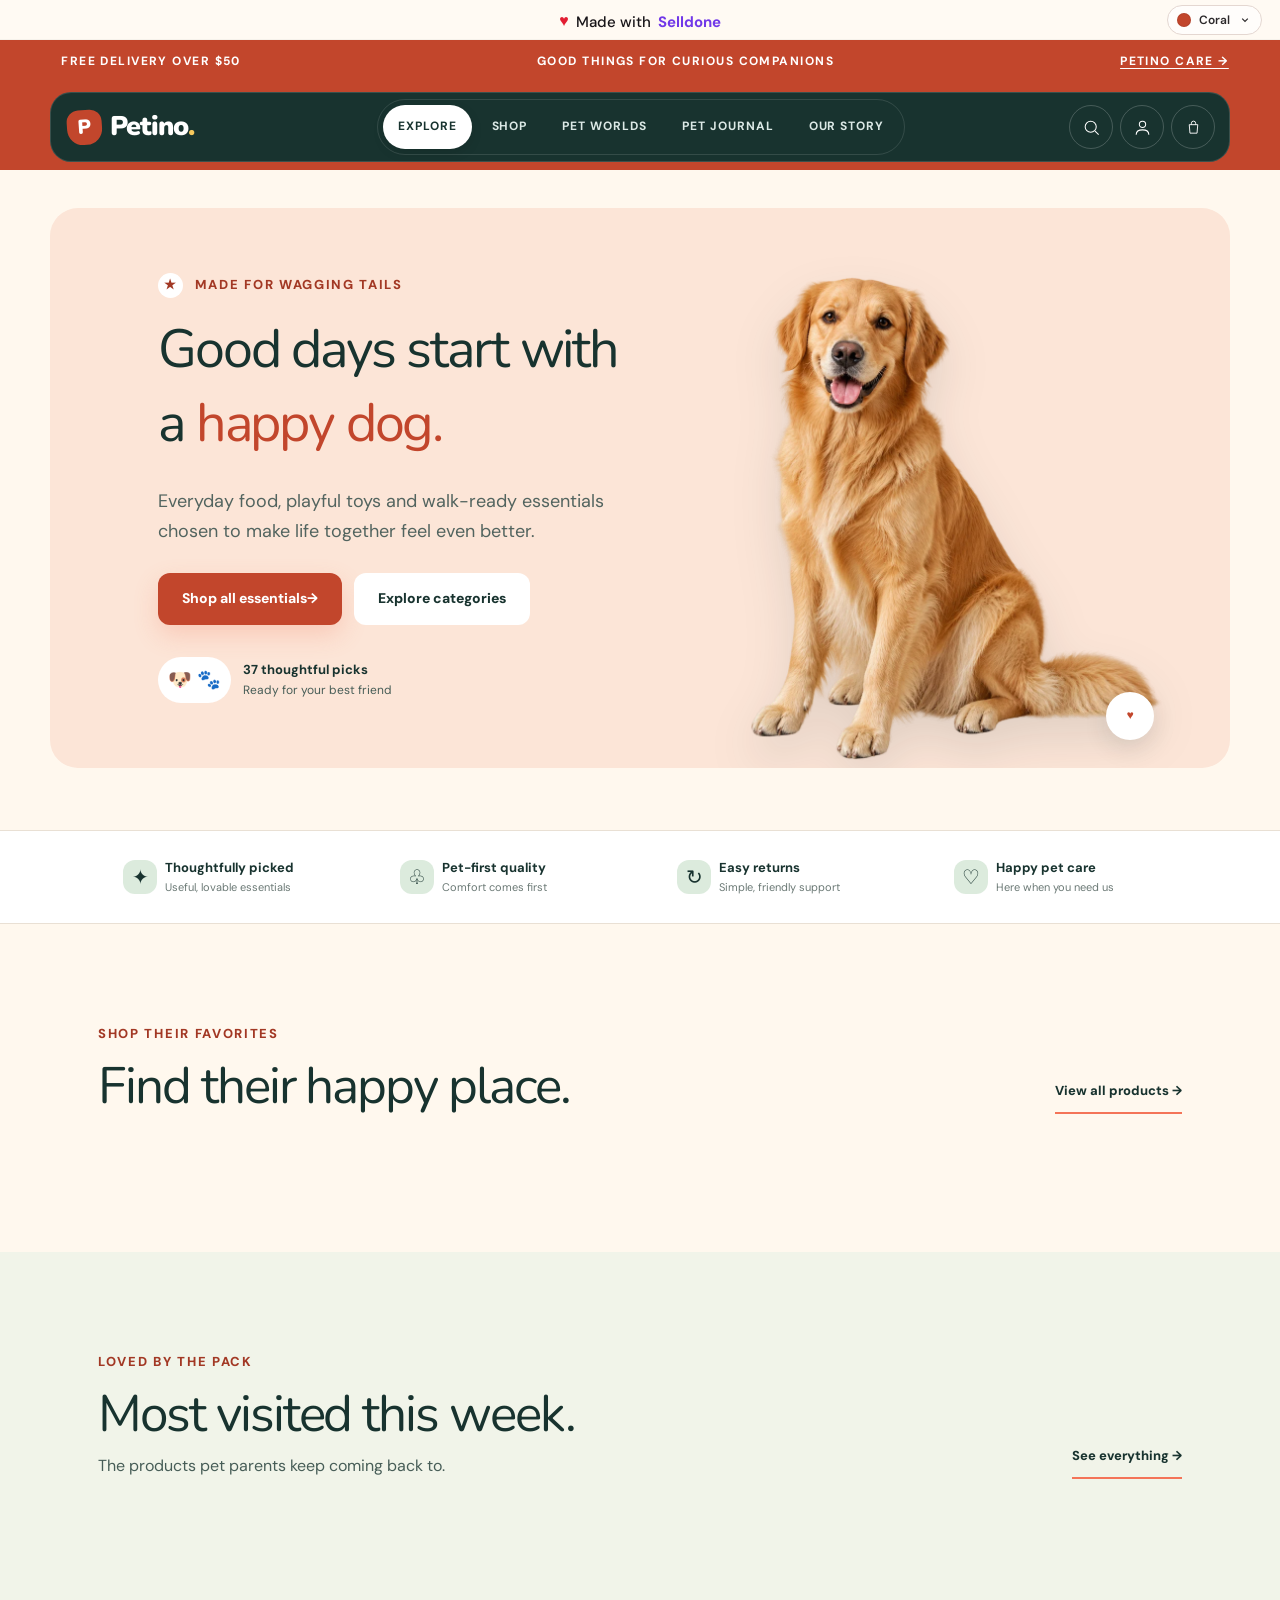
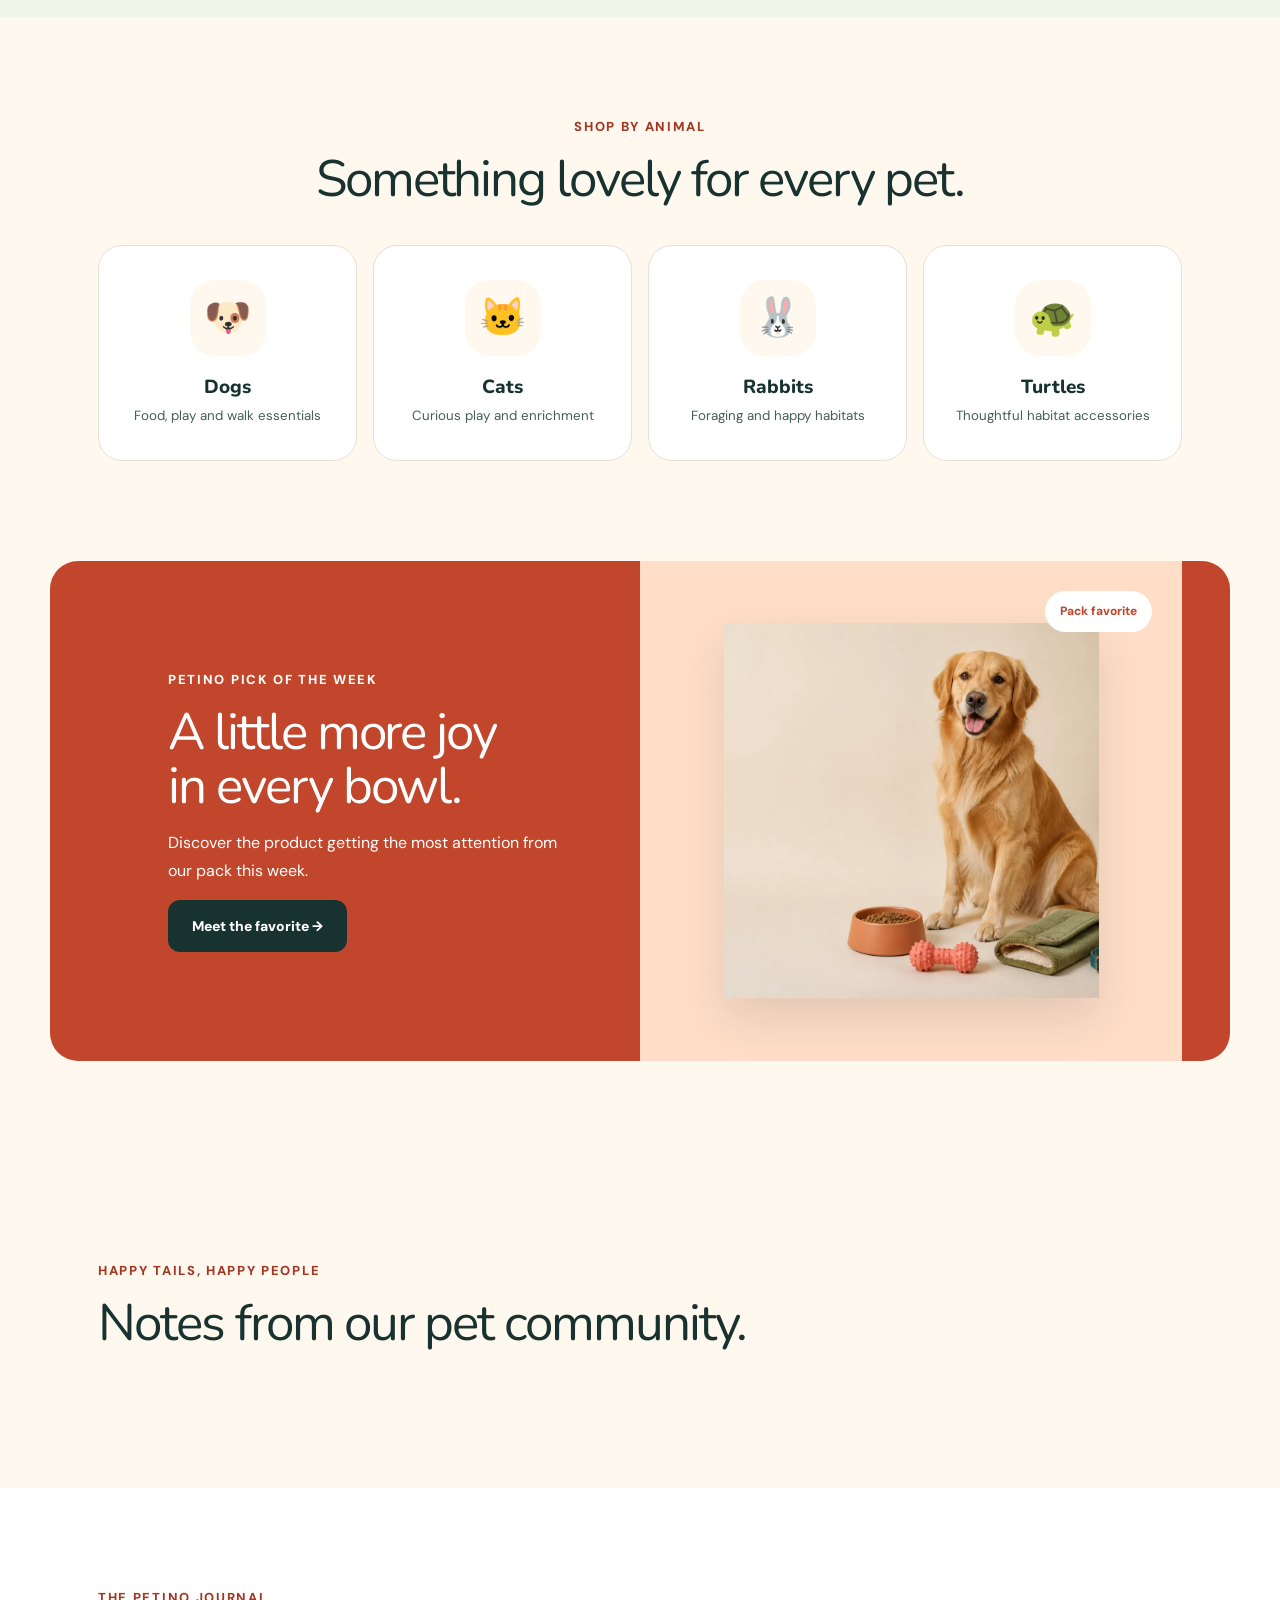
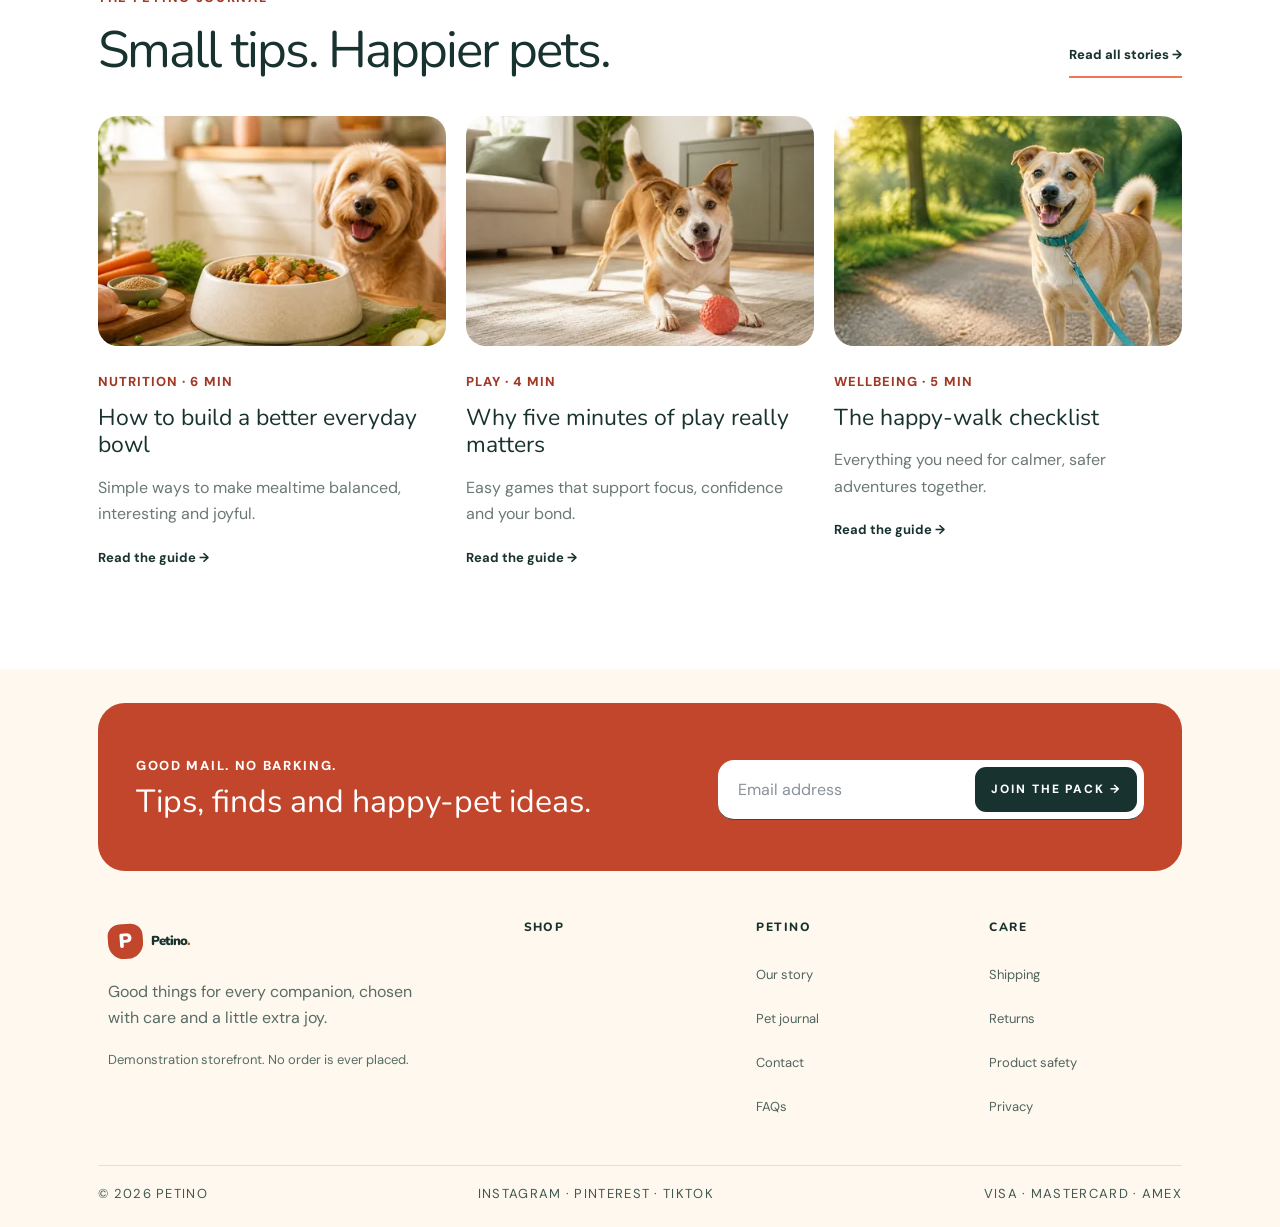
==== commit b5de1541: "Add Selldone credit bar and color themes" ====
--- a/storefront/index.html
+++ b/storefront/index.html
@@ -4,7 +4,7 @@
   <meta charset="utf-8"><meta name="viewport" content="width=device-width, initial-scale=1">
   <title>Petino — Happy essentials for dogs</title><meta name="description" content="Shop thoughtful food, toys, clothing and walking essentials for happier dogs.">
   <meta name="shop-name" content="Petino"><meta name="pajulina-app-name" content="Petino Storefront"><meta name="pajulina-client-id" content="01a00cc4-62f0-7279-a38f-f8738e69f34d"><meta name="pajulina-shop-id" content="15543"><meta name="pajulina-shop-name" content="Petino"><meta name="pajulina-shop-domain" content="petino-CwLJbhQn.myselldone.com"><meta name="pajulina-storefront-shop-handle" content="petino-CwLJbhQn"><meta name="pajulina-dashboard-path" content="/dashboard/"><meta name="pajulina-callback-path" content="/callback/"><meta name="pajulina-selldone-base" content="https://selldone.com"><meta name="pajulina-api-base" content="https://api.selldone.com"><meta name="pajulina-xapi-base" content="https://xapi.selldone.com"><meta name="pajulina-auth-prompt" content="consent"><meta name="shop-prefix-address" content=""><meta name="custom-home" content="shop"><meta content="https://selldone.com" name="service-url"><meta content="https://xapi.selldone.com" name="selldone-xapi"><meta content="https://cdn.selldone.com/app" name="selldone-cdn-images">
-  <link rel="preconnect" href="https://fonts.googleapis.com"><link rel="preconnect" href="https://fonts.gstatic.com" crossorigin><link rel="preconnect" href="https://cdn.selldone.com"><link href="https://fonts.googleapis.com/css2?family=DM+Sans:wght@400;500;600;700&family=Nunito:wght@600;700;800;900&display=swap" rel="stylesheet"><link rel="stylesheet" href="styles.css?v=20260817e"><link rel="stylesheet" href="petino-home.css?v=20260817e"><script type="module" src="app.js"></script><script type="module" src="home.js"></script>
+  <link rel="preconnect" href="https://fonts.googleapis.com"><link rel="preconnect" href="https://fonts.gstatic.com" crossorigin><link rel="preconnect" href="https://cdn.selldone.com"><link href="https://fonts.googleapis.com/css2?family=DM+Sans:wght@400;500;600;700&family=Nunito:wght@600;700;800;900&display=swap" rel="stylesheet"><link rel="stylesheet" href="styles.css?v=20260817f"><link rel="stylesheet" href="petino-home.css?v=20260817f"><script type="module" src="theme-switcher.js?v=20260817f"></script><script type="module" src="app.js"></script><script type="module" src="home.js"></script>
 </head>
 <body class="petino-home">
 <a class="skip" href="#main">Skip to content</a><div class="page">
--- a/storefront/petino-home.css
+++ b/storefront/petino-home.css
@@ -157,6 +157,79 @@
   object-position:center bottom;
   filter:drop-shadow(0 22px 24px rgba(24,51,47,.12));
 }
+
+/* Selldone platform credit and persisted five-colour theme picker. */
+html[data-petino-theme="coral"]{--pet-ink:#18332f;--pet-coral:#f47458;--pet-coral-ink:#c2462c;--pet-cream:#fff8ee;--pet-sage:#dcebdd;--pet-teal:#257b73;--pet-yellow:#f6c95d;--pet-line:#e9e0d4;--pet-muted:#6b7975}
+html[data-petino-theme="ocean"]{--pet-ink:#16324a;--pet-coral:#5e96db;--pet-coral-ink:#2f6fbe;--pet-cream:#f6f9fd;--pet-sage:#dbeaf7;--pet-teal:#245d88;--pet-yellow:#f2c85b;--pet-line:#dbe4ed;--pet-muted:#60717f}
+html[data-petino-theme="forest"]{--pet-ink:#17372b;--pet-coral:#55a37d;--pet-coral-ink:#287453;--pet-cream:#f7faf5;--pet-sage:#dcebdd;--pet-teal:#28654f;--pet-yellow:#e5bd55;--pet-line:#dce6dd;--pet-muted:#61746a}
+html[data-petino-theme="plum"]{--pet-ink:#35263f;--pet-coral:#a17ac8;--pet-coral-ink:#7952ad;--pet-cream:#fbf8fd;--pet-sage:#eadff1;--pet-teal:#664879;--pet-yellow:#efbf58;--pet-line:#e8deec;--pet-muted:#74667a}
+html[data-petino-theme="amber"]{--pet-ink:#3e2f20;--pet-coral:#d58b3c;--pet-coral-ink:#a96218;--pet-cream:#fffaf2;--pet-sage:#efe4cc;--pet-teal:#765c35;--pet-yellow:#e5b946;--pet-line:#eadfce;--pet-muted:#776b5c}
+
+.pet-platformbar{
+  position:relative;
+  z-index:70;
+  display:grid;
+  place-items:center;
+  width:100%;
+  height:40px;
+  border-bottom:1px solid rgba(24,51,47,.035);
+  background:#fffaf3;
+  color:#181519;
+  font:500 15px/1 "DM Sans",sans-serif;
+}
+.pet-platformbar__credit{display:flex;align-items:center;justify-content:center;gap:7px;min-height:44px;margin:0;white-space:nowrap}
+.pet-platformbar__heart{color:#e21d32;font-size:16px;line-height:1;transform:translateY(-1px)}
+.pet-platformbar__credit a{display:inline-flex;align-items:center;min-height:44px;color:#7138e8;font-weight:700;text-decoration:none}
+.pet-platformbar__credit a:hover{text-decoration:underline;text-underline-offset:3px}
+.pet-theme-picker{position:absolute;right:max(18px,calc((100vw - 1340px)/2));top:-2px}
+.pet-theme-picker__toggle{
+  position:relative;isolation:isolate;display:flex;align-items:center;gap:8px;height:44px;padding:0 10px;
+  border:0;background:transparent;color:#2c292b;
+  font:600 12px/1 "DM Sans",sans-serif;cursor:pointer;
+}
+.pet-theme-picker__toggle::before{content:"";position:absolute;z-index:-1;inset:7px 0;border:1px solid #e4d7d1;border-radius:999px;background:#fffdfb}
+.pet-theme-picker__toggle:hover::before,.pet-theme-picker__toggle[aria-expanded="true"]::before{border-color:#cbb9b1;background:#fff}
+.pet-theme-picker__toggle svg{width:14px;height:14px;fill:none;stroke:currentColor;stroke-width:1.7}
+.pet-theme-picker__swatch{display:block;width:14px;height:14px;flex:0 0 auto;border-radius:50%;background:var(--swatch,var(--pet-coral-ink));box-shadow:inset 0 0 0 1px rgba(0,0,0,.08)}
+.pet-theme-picker__menu{
+  position:absolute;top:42px;right:0;width:154px;padding:6px;border:1px solid #eadfd9;
+  border-radius:16px;background:#fff;box-shadow:0 16px 36px rgba(44,35,31,.14);
+}
+.pet-theme-picker__menu[hidden]{display:none}
+.pet-theme-picker__menu button{
+  display:grid;grid-template-columns:18px 1fr 16px;align-items:center;gap:7px;width:100%;height:36px;padding:0 9px;
+  border:0;border-radius:10px;background:transparent;color:#302b2d;text-align:left;font:600 12px/1 "DM Sans",sans-serif;cursor:pointer;
+}
+.pet-theme-picker__menu button:hover,.pet-theme-picker__menu button:focus-visible{background:#faf4ef;outline:0}
+.pet-theme-picker__menu button svg{width:15px;height:15px;fill:none;stroke:transparent;stroke-width:2}
+.pet-theme-picker__menu button.is-selected svg{stroke:#201d1e}
+
+html[data-petino-theme] body.petino-home,html[data-petino-theme] body.petino-shell{background:var(--pet-cream);color:var(--pet-ink)}
+html[data-petino-theme] .pet-orbit-head,html[data-petino-theme] .pet-announcement--orbit{background:var(--pet-coral-ink)}
+html[data-petino-theme] .pet-header--orbit .pet-orbit-nav{background:var(--pet-ink)}
+html[data-petino-theme] .pet-logo__mark,html[data-petino-theme] .pet-btn--primary,html[data-petino-theme] .pet-newsletter .sub button{background:var(--pet-coral-ink)}
+html[data-petino-theme] .pet-hero h1 em,html[data-petino-theme] .pet-review-summary{color:var(--pet-coral-ink)}
+html[data-petino-theme] .pet-header--orbit .pet-logo__dot{color:var(--pet-yellow)}
+html[data-petino-theme] .petino-shell .pet-mark{background:var(--pet-coral-ink)}
+html[data-petino-theme] .petino-shell .pet-dot{color:var(--pet-coral-ink)}
+html[data-petino-theme] .pet-feature__grid,html[data-petino-theme] .pet-footer-note__signup{background:var(--pet-coral-ink)}
+html[data-petino-theme] .pet-newsletter{background:var(--pet-teal)}
+html[data-petino-theme] .pet-footer--note,html[data-petino-theme] .petino-shell .pghead{background:var(--pet-cream)}
+html[data-petino-theme] .petino-shell .pghead.ink{background:var(--pet-sage)}
+html[data-petino-theme] .petino-shell .h1,html[data-petino-theme] .petino-shell .h2,html[data-petino-theme] .petino-shell .h3{color:var(--pet-ink)}
+html[data-petino-theme] .petino-shell .chip.is-on{border-color:var(--pet-teal);background:var(--pet-teal)}
+html[data-petino-theme] .petino-shell .btn--full,html[data-petino-theme] .petino-shell .btn:not(.btn--line):not(.btn--text){background:var(--pet-coral-ink)}
+html[data-petino-theme] .petino-shell .cohdr{background:var(--pet-cream)}
+html[data-petino-theme] .petino-shell .step.is-on .step__n,html[data-petino-theme] .petino-shell .step.is-done .step__n{border-color:var(--pet-teal);background:var(--pet-teal)}
+
+@media(max-width:600px){
+  .pet-platformbar{height:40px;font-size:13px}
+  .pet-theme-picker{right:5px}
+  .pet-theme-picker__toggle{width:44px;justify-content:center;padding:0;gap:3px}
+  .pet-theme-picker__toggle [data-theme-current]{position:absolute;width:1px;height:1px;overflow:hidden;clip:rect(0 0 0 0);white-space:nowrap}
+  .pet-theme-picker__toggle svg{width:12px}
+  .pet-theme-picker__menu{right:0}
+}
 .pet-orbit--two{right:28px;bottom:28px}
 @media(min-width:1024px){
   .pet-hero__grid{grid-template-columns:minmax(0,1.05fr) minmax(0,.95fr)}
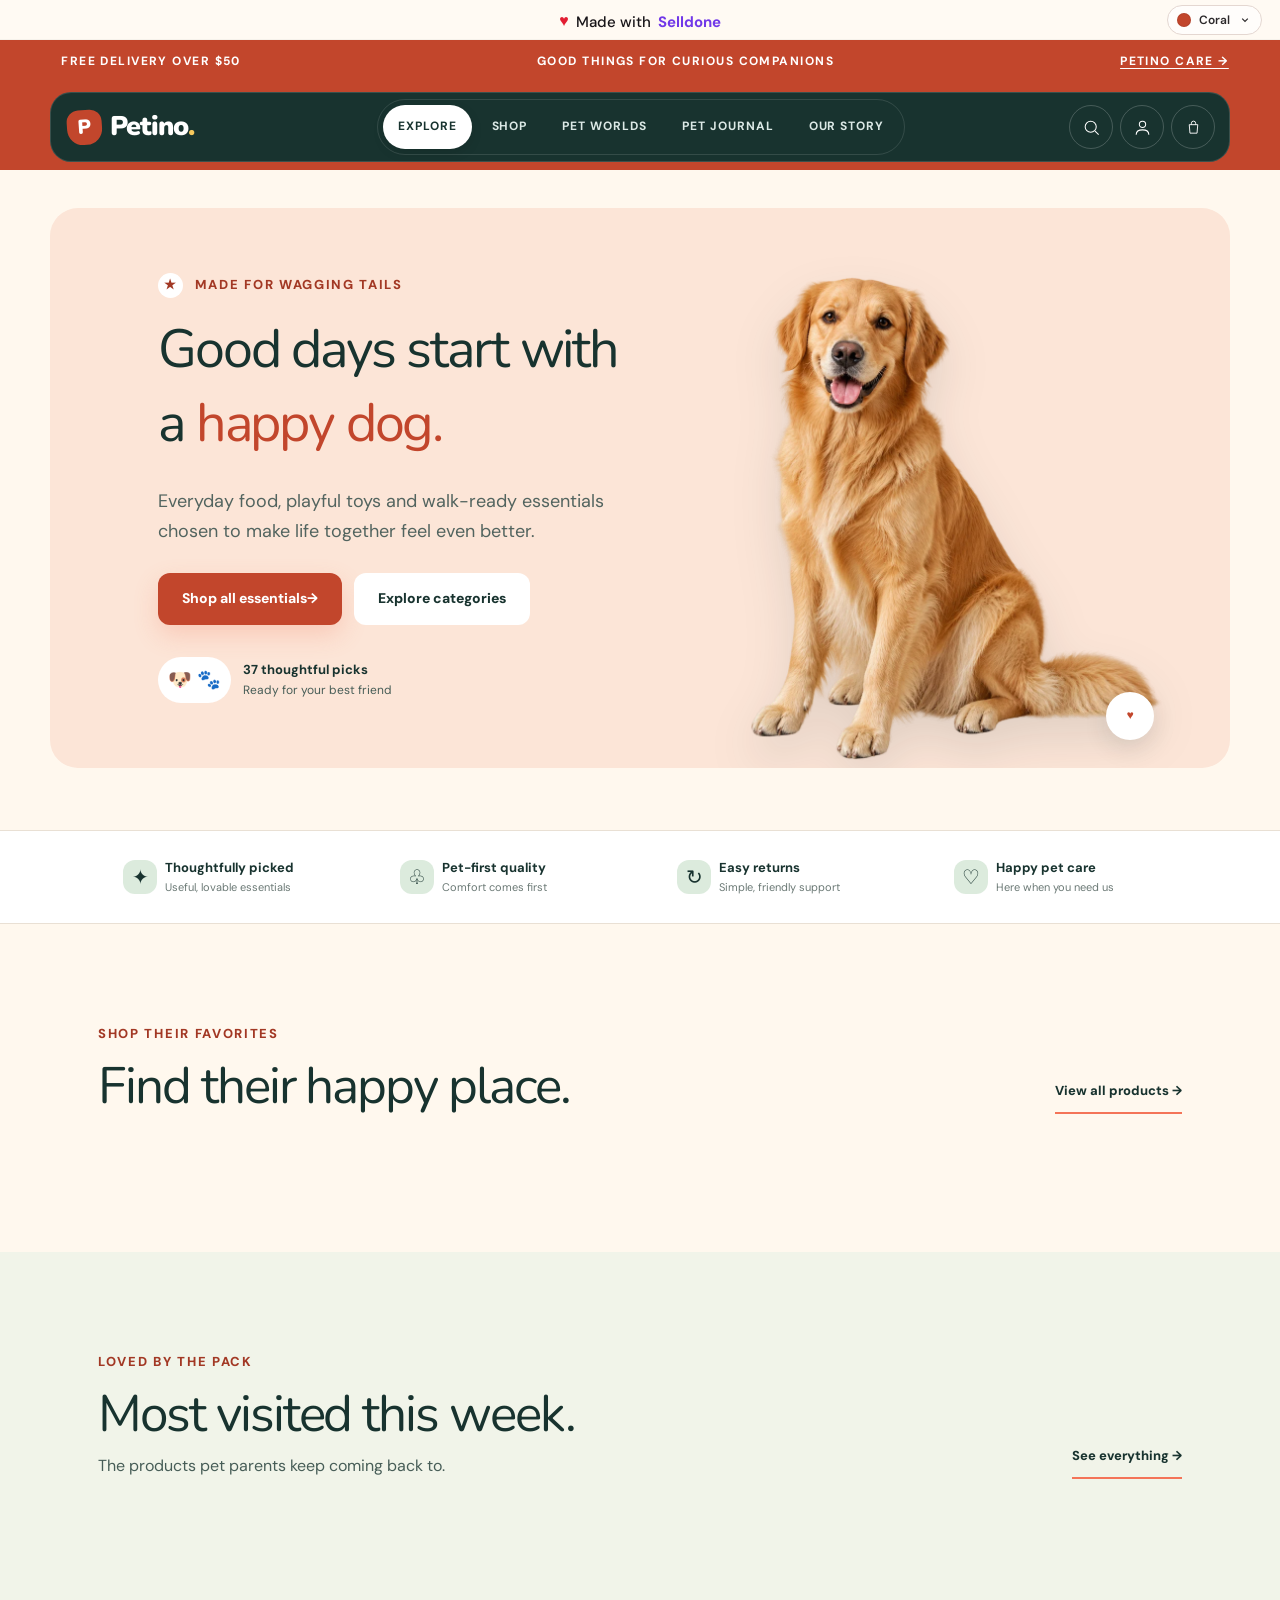
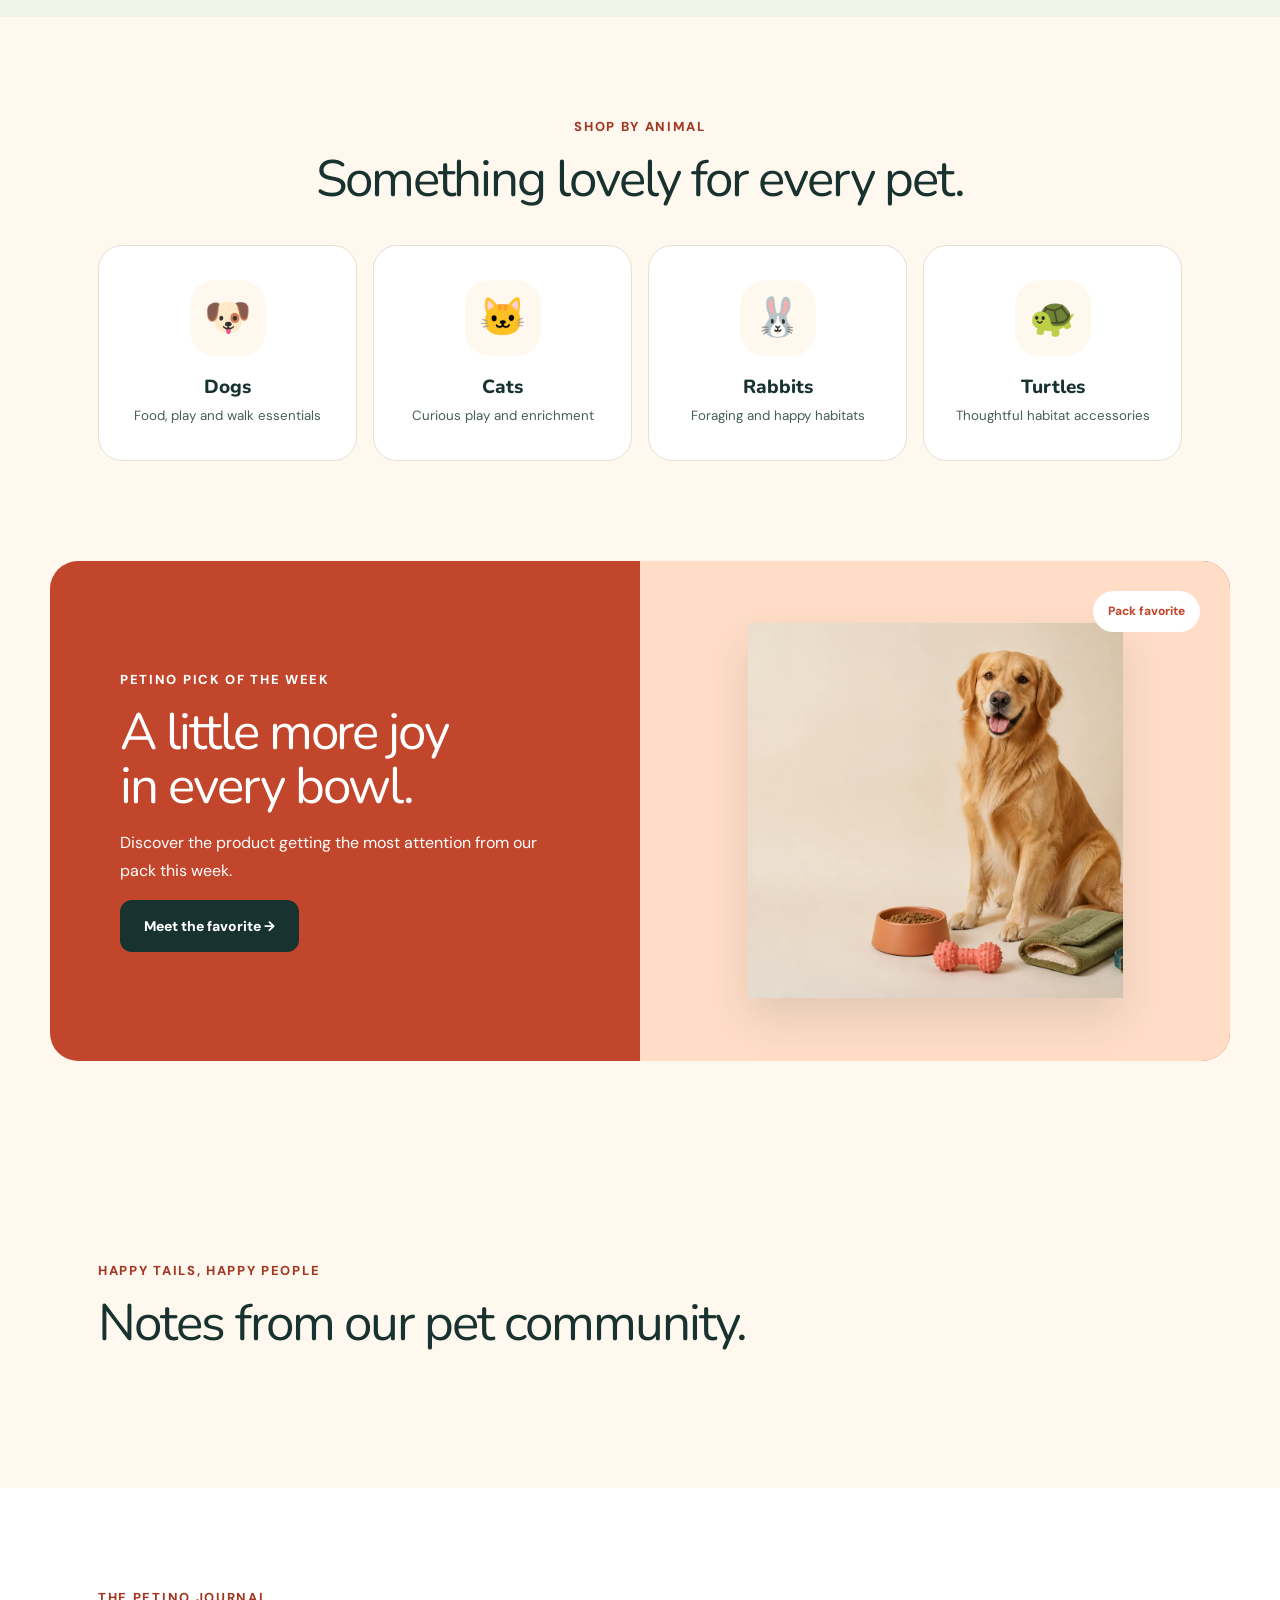
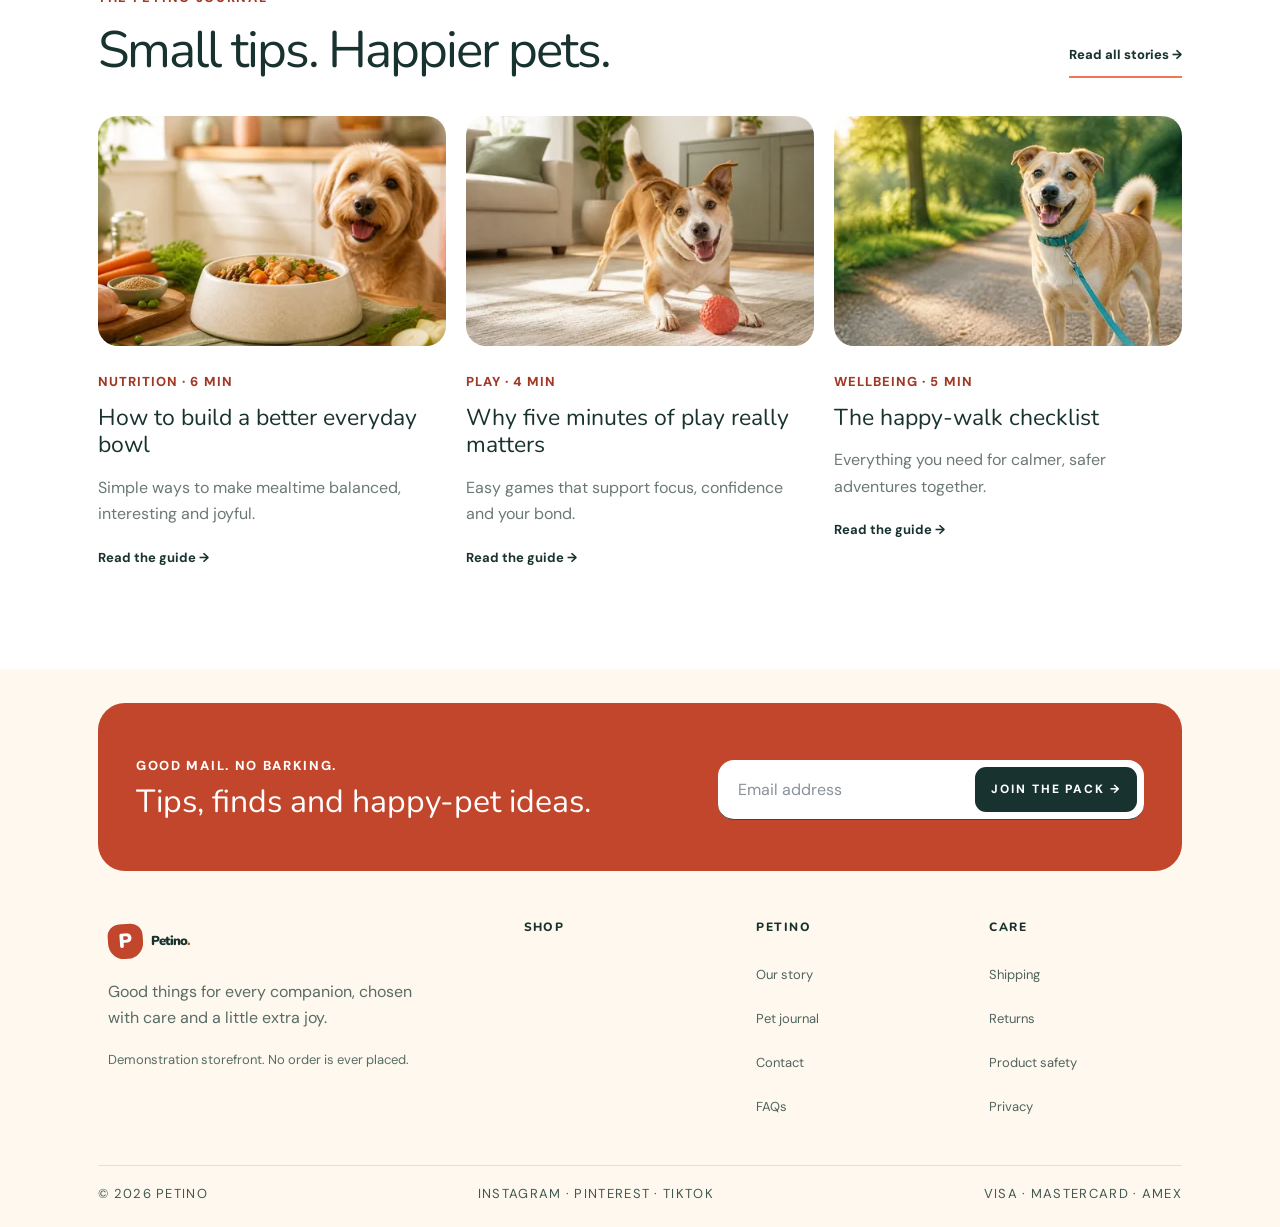
==== commit 41947627: "Extend featured artwork to card edges" ====
--- a/storefront/index.html
+++ b/storefront/index.html
@@ -4,7 +4,7 @@
   <meta charset="utf-8"><meta name="viewport" content="width=device-width, initial-scale=1">
   <title>Petino — Happy essentials for dogs</title><meta name="description" content="Shop thoughtful food, toys, clothing and walking essentials for happier dogs.">
   <meta name="shop-name" content="Petino"><meta name="pajulina-app-name" content="Petino Storefront"><meta name="pajulina-client-id" content="01a00cc4-62f0-7279-a38f-f8738e69f34d"><meta name="pajulina-shop-id" content="15543"><meta name="pajulina-shop-name" content="Petino"><meta name="pajulina-shop-domain" content="petino-CwLJbhQn.myselldone.com"><meta name="pajulina-storefront-shop-handle" content="petino-CwLJbhQn"><meta name="pajulina-dashboard-path" content="/dashboard/"><meta name="pajulina-callback-path" content="/callback/"><meta name="pajulina-selldone-base" content="https://selldone.com"><meta name="pajulina-api-base" content="https://api.selldone.com"><meta name="pajulina-xapi-base" content="https://xapi.selldone.com"><meta name="pajulina-auth-prompt" content="consent"><meta name="shop-prefix-address" content=""><meta name="custom-home" content="shop"><meta content="https://selldone.com" name="service-url"><meta content="https://xapi.selldone.com" name="selldone-xapi"><meta content="https://cdn.selldone.com/app" name="selldone-cdn-images">
-  <link rel="preconnect" href="https://fonts.googleapis.com"><link rel="preconnect" href="https://fonts.gstatic.com" crossorigin><link rel="preconnect" href="https://cdn.selldone.com"><link href="https://fonts.googleapis.com/css2?family=DM+Sans:wght@400;500;600;700&family=Nunito:wght@600;700;800;900&display=swap" rel="stylesheet"><link rel="stylesheet" href="styles.css?v=20260817f"><link rel="stylesheet" href="petino-home.css?v=20260817f"><script type="module" src="theme-switcher.js?v=20260817f"></script><script type="module" src="app.js"></script><script type="module" src="home.js"></script>
+  <link rel="preconnect" href="https://fonts.googleapis.com"><link rel="preconnect" href="https://fonts.gstatic.com" crossorigin><link rel="preconnect" href="https://cdn.selldone.com"><link href="https://fonts.googleapis.com/css2?family=DM+Sans:wght@400;500;600;700&family=Nunito:wght@600;700;800;900&display=swap" rel="stylesheet"><link rel="stylesheet" href="styles.css?v=20260818a"><link rel="stylesheet" href="petino-home.css?v=20260818a"><script type="module" src="theme-switcher.js?v=20260818a"></script><script type="module" src="app.js"></script><script type="module" src="home.js"></script>
 </head>
 <body class="petino-home">
 <a class="skip" href="#main">Skip to content</a><div class="page">
--- a/storefront/petino-home.css
+++ b/storefront/petino-home.css
@@ -86,6 +86,7 @@
 .pet-kicker,.pet-view-count,.pet-category small,.pet-articles small,.pet-articles b,
 .pet-review-summary small,.pet-review figcaption,.pet-footer-note__bottom,.pet-footer--note small{font-size:13px}
 .pet-hero__grid,.pet-feature__grid{border-radius:var(--radius-panel)}
+.pet-feature__grid{padding:0}
 .pet-category,.pet-viewed,.pet-review,.pet-article__art{border-radius:var(--radius-card)}
 .pet-btn,.pet-newsletter .sub{border-radius:var(--radius-control)}
 .pet-orbit,.pet-feature__image span{border-radius:var(--radius-pill)}
